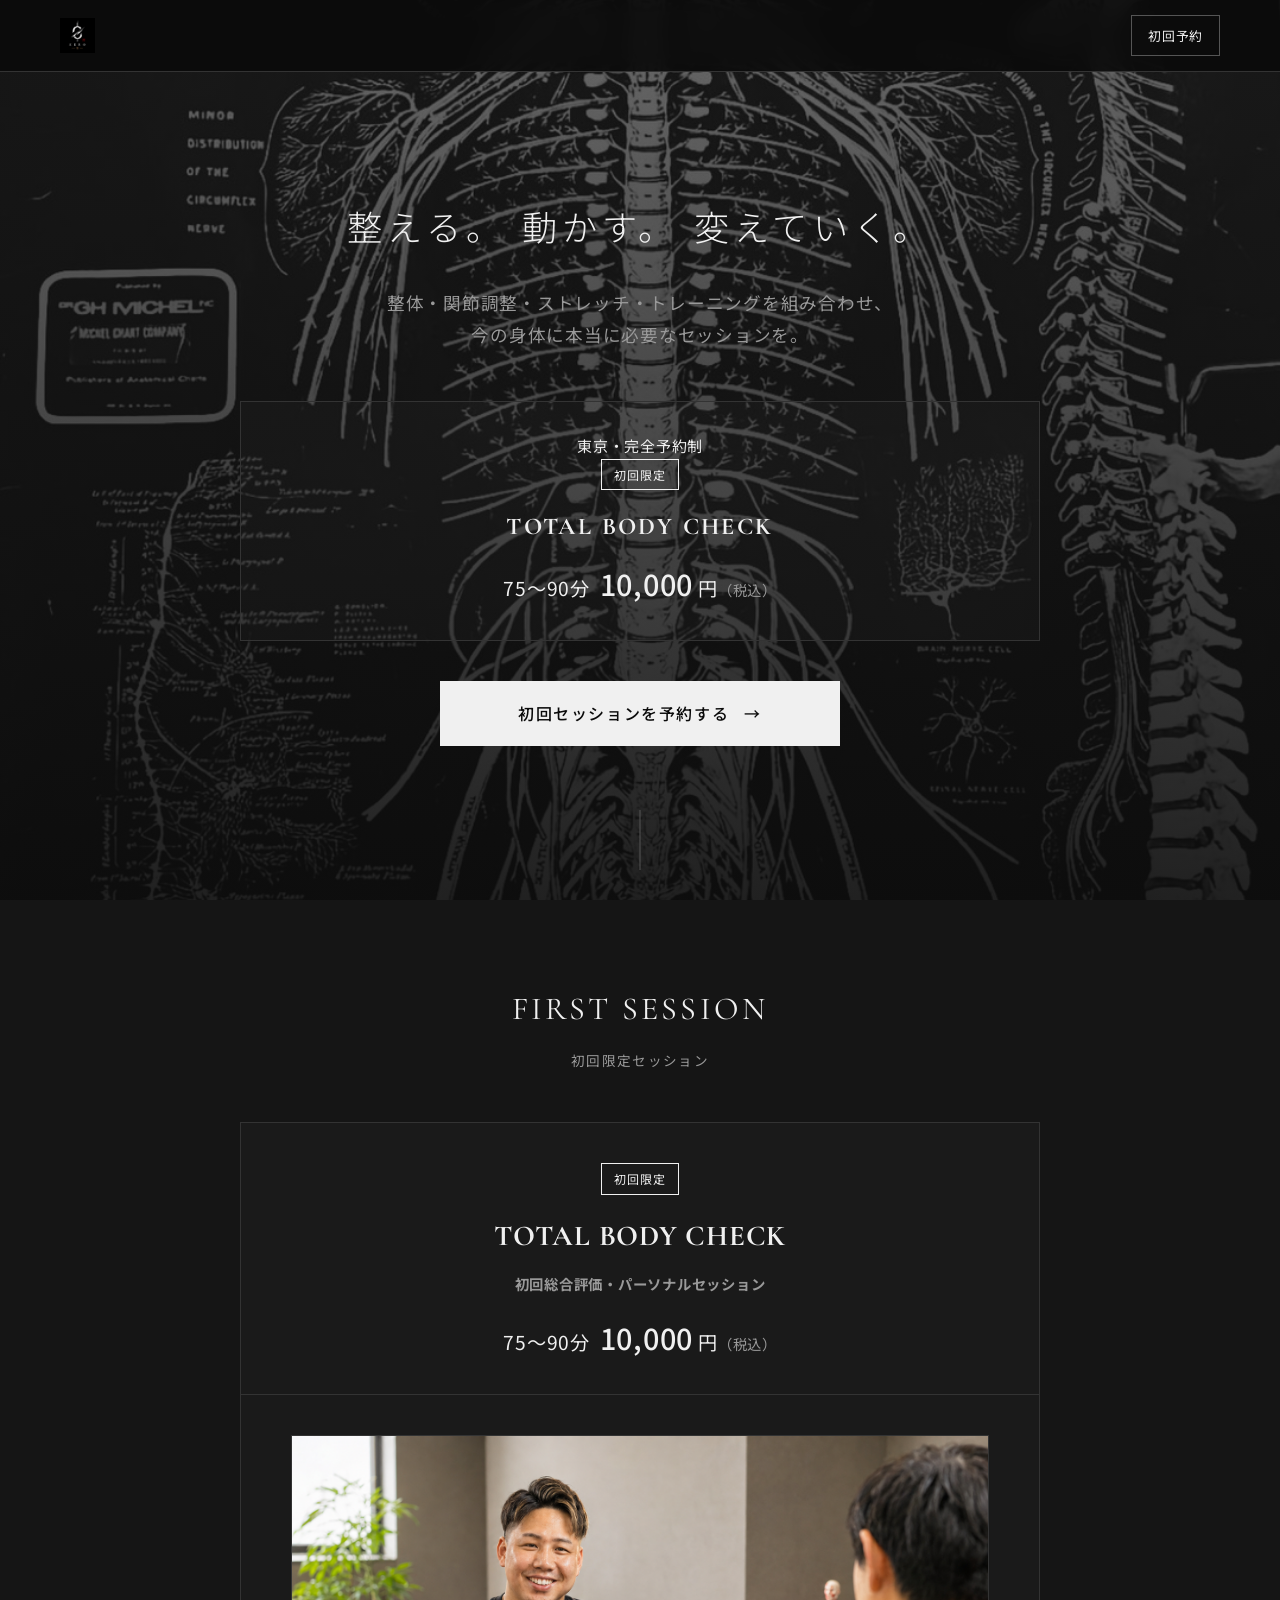
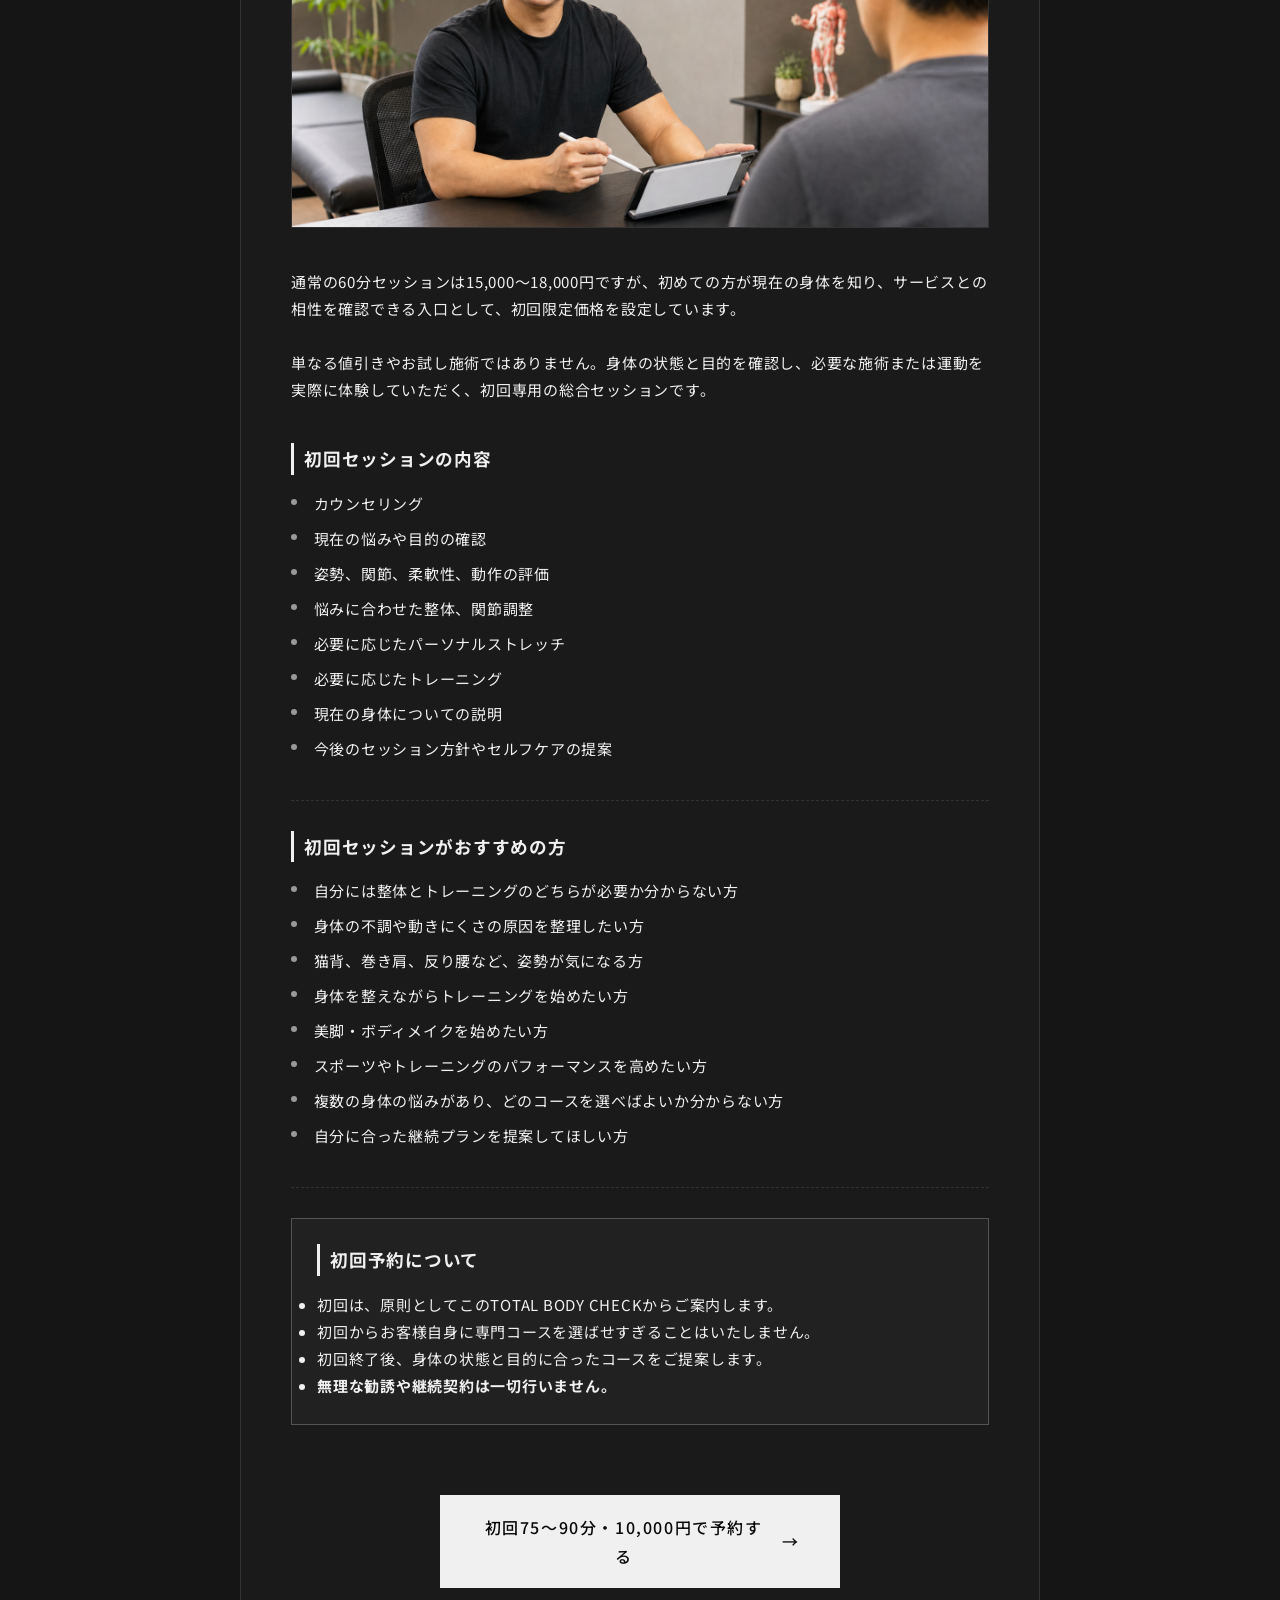
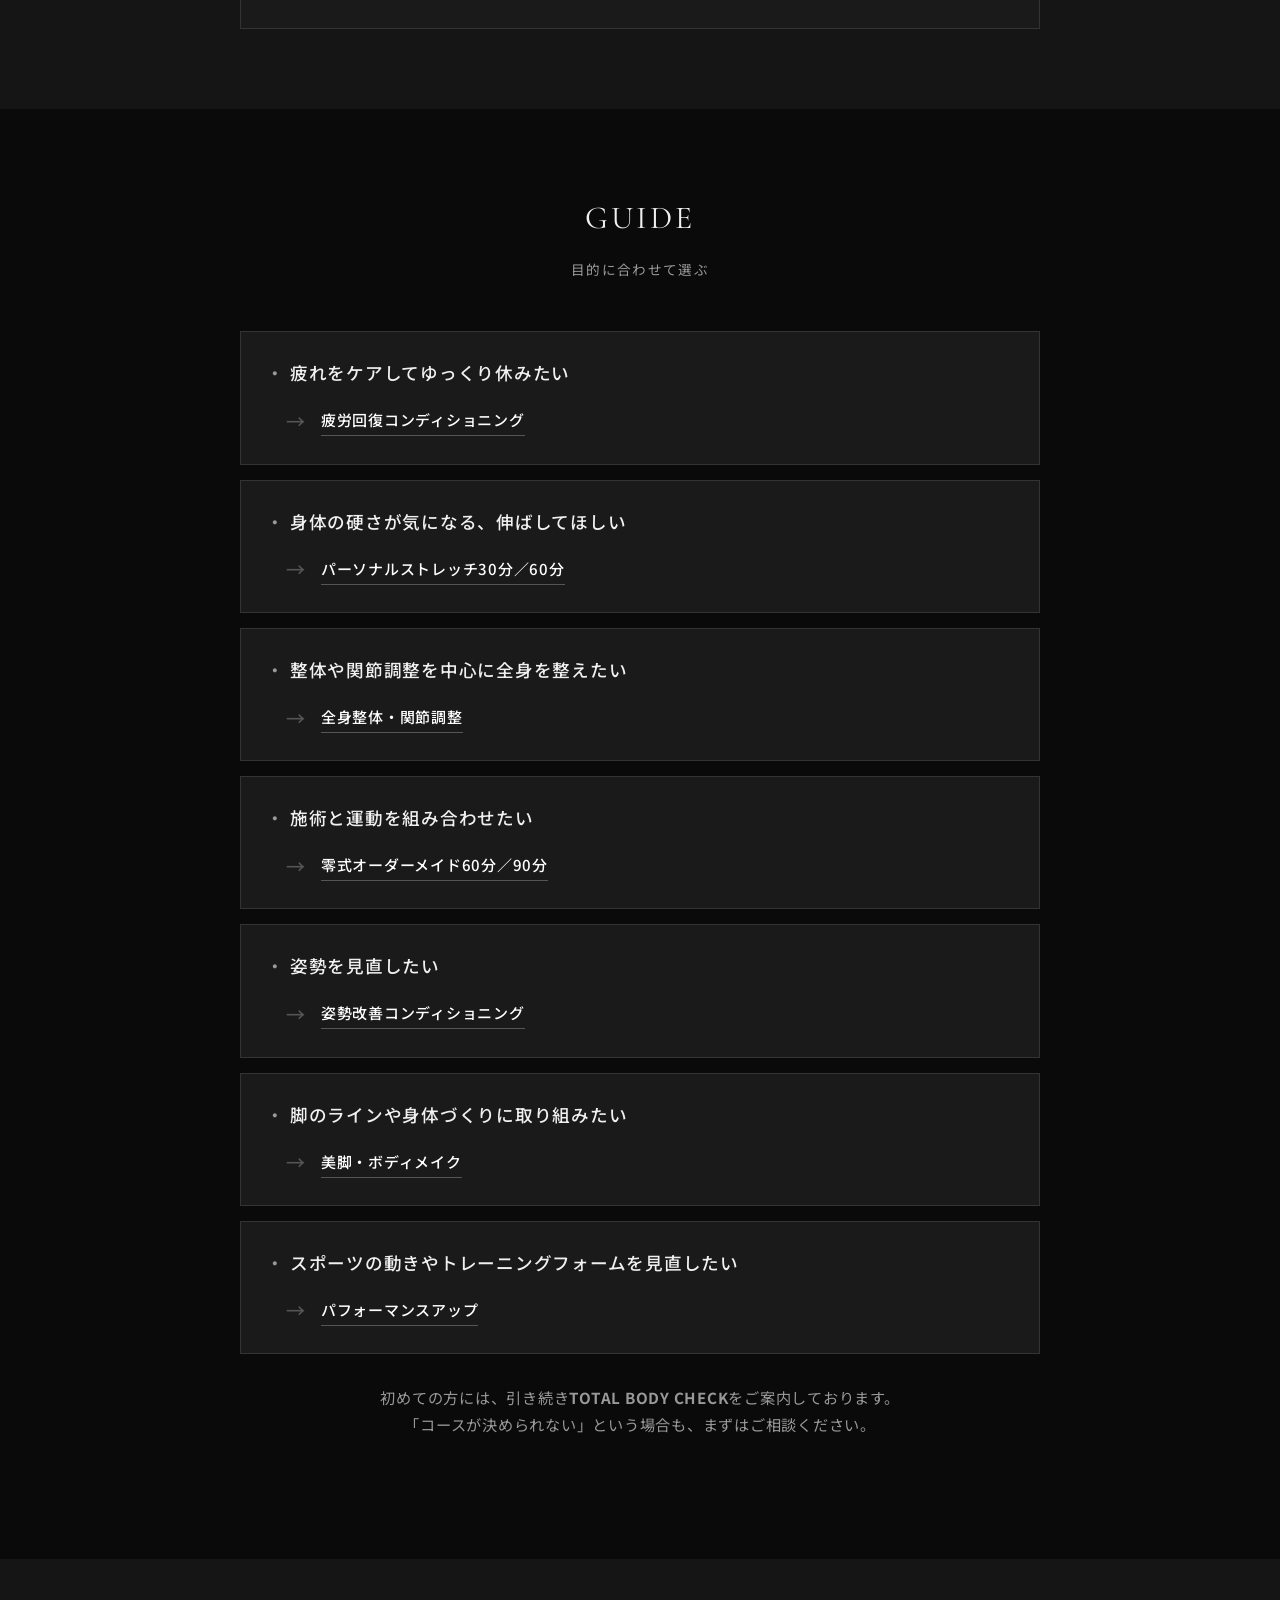
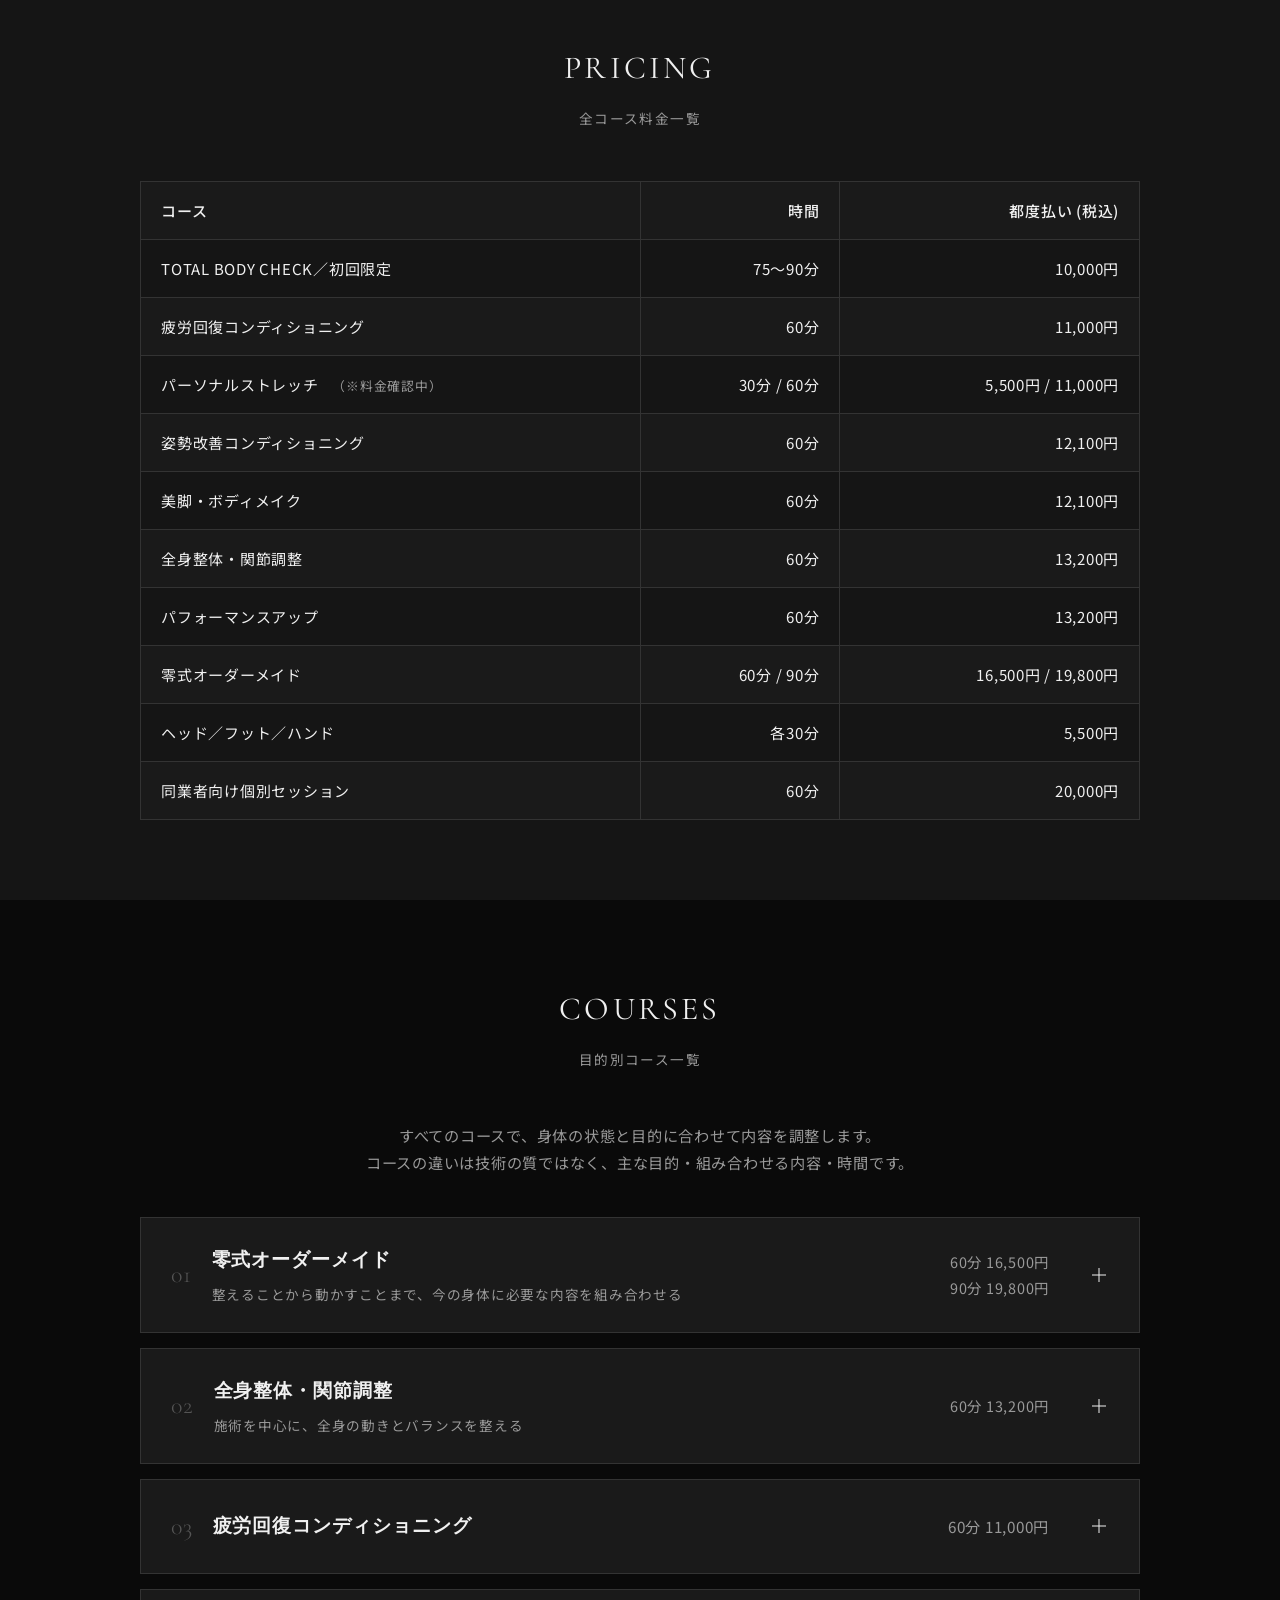
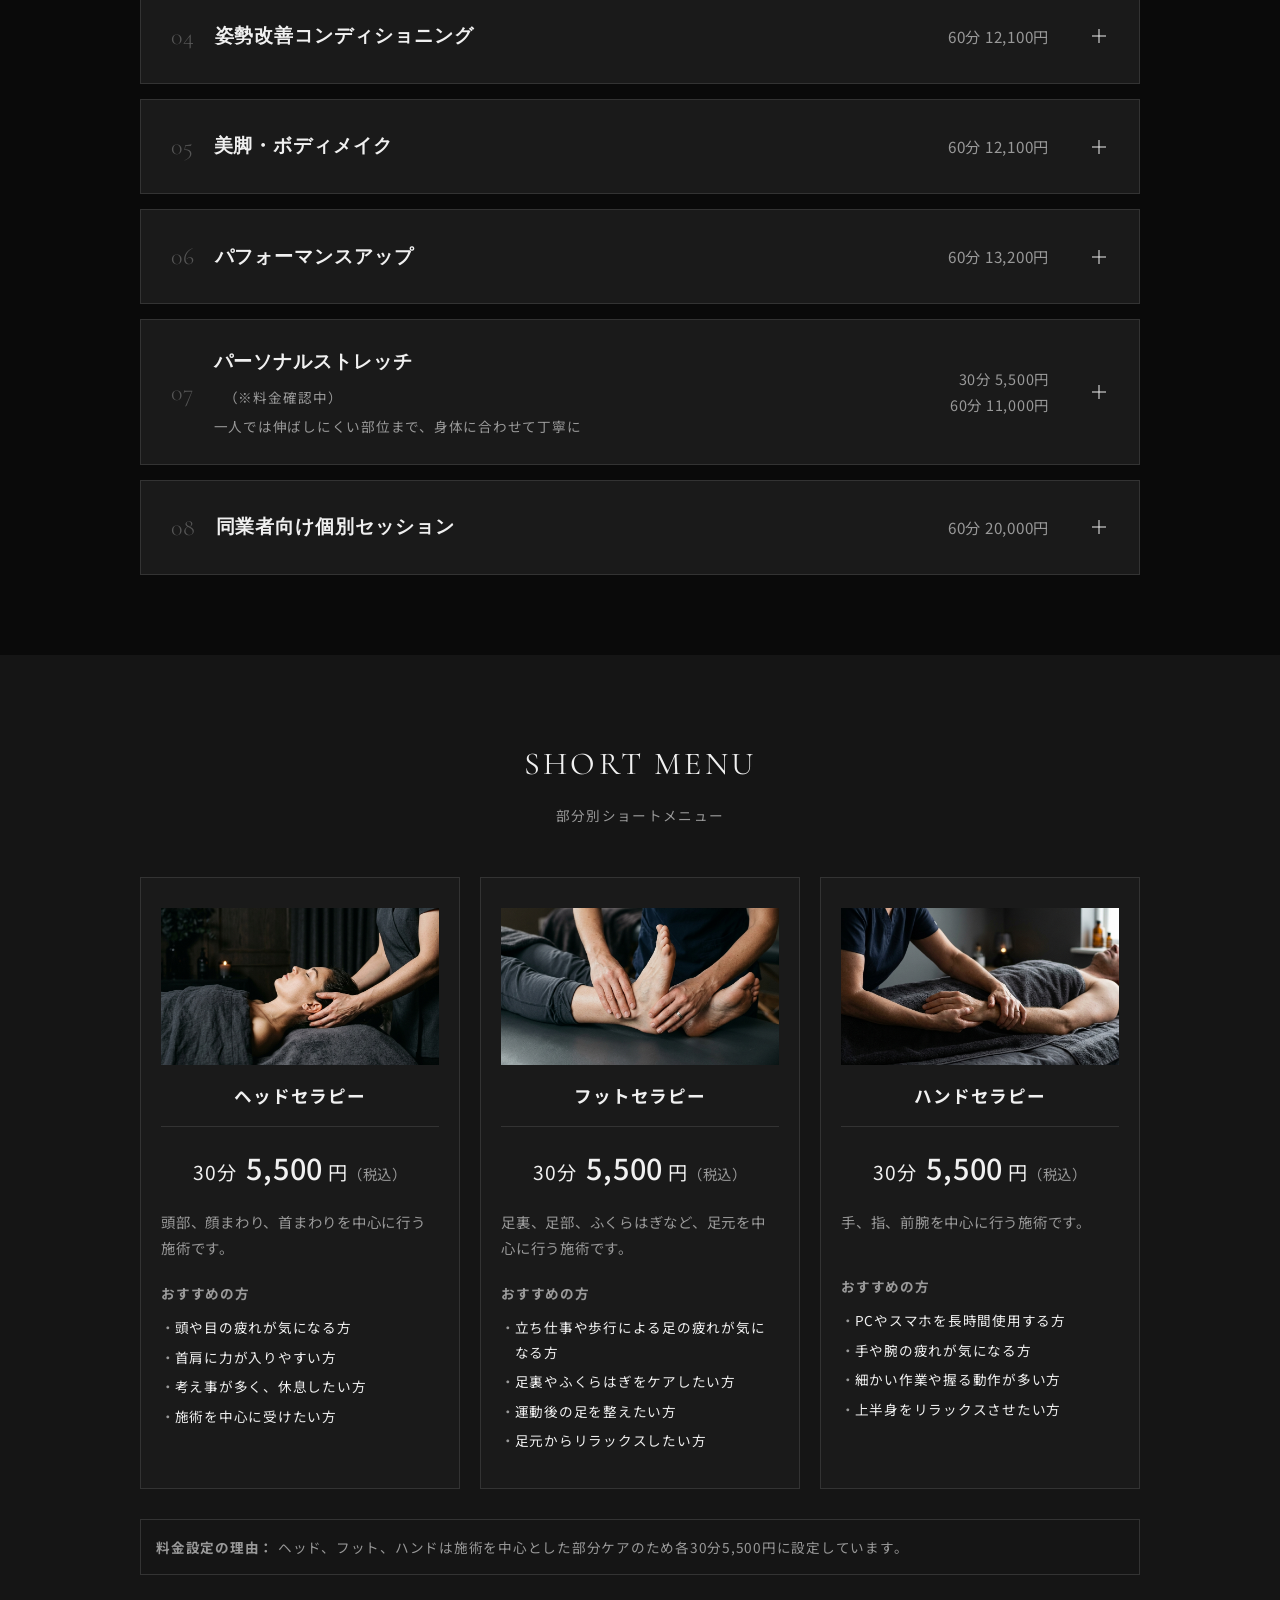
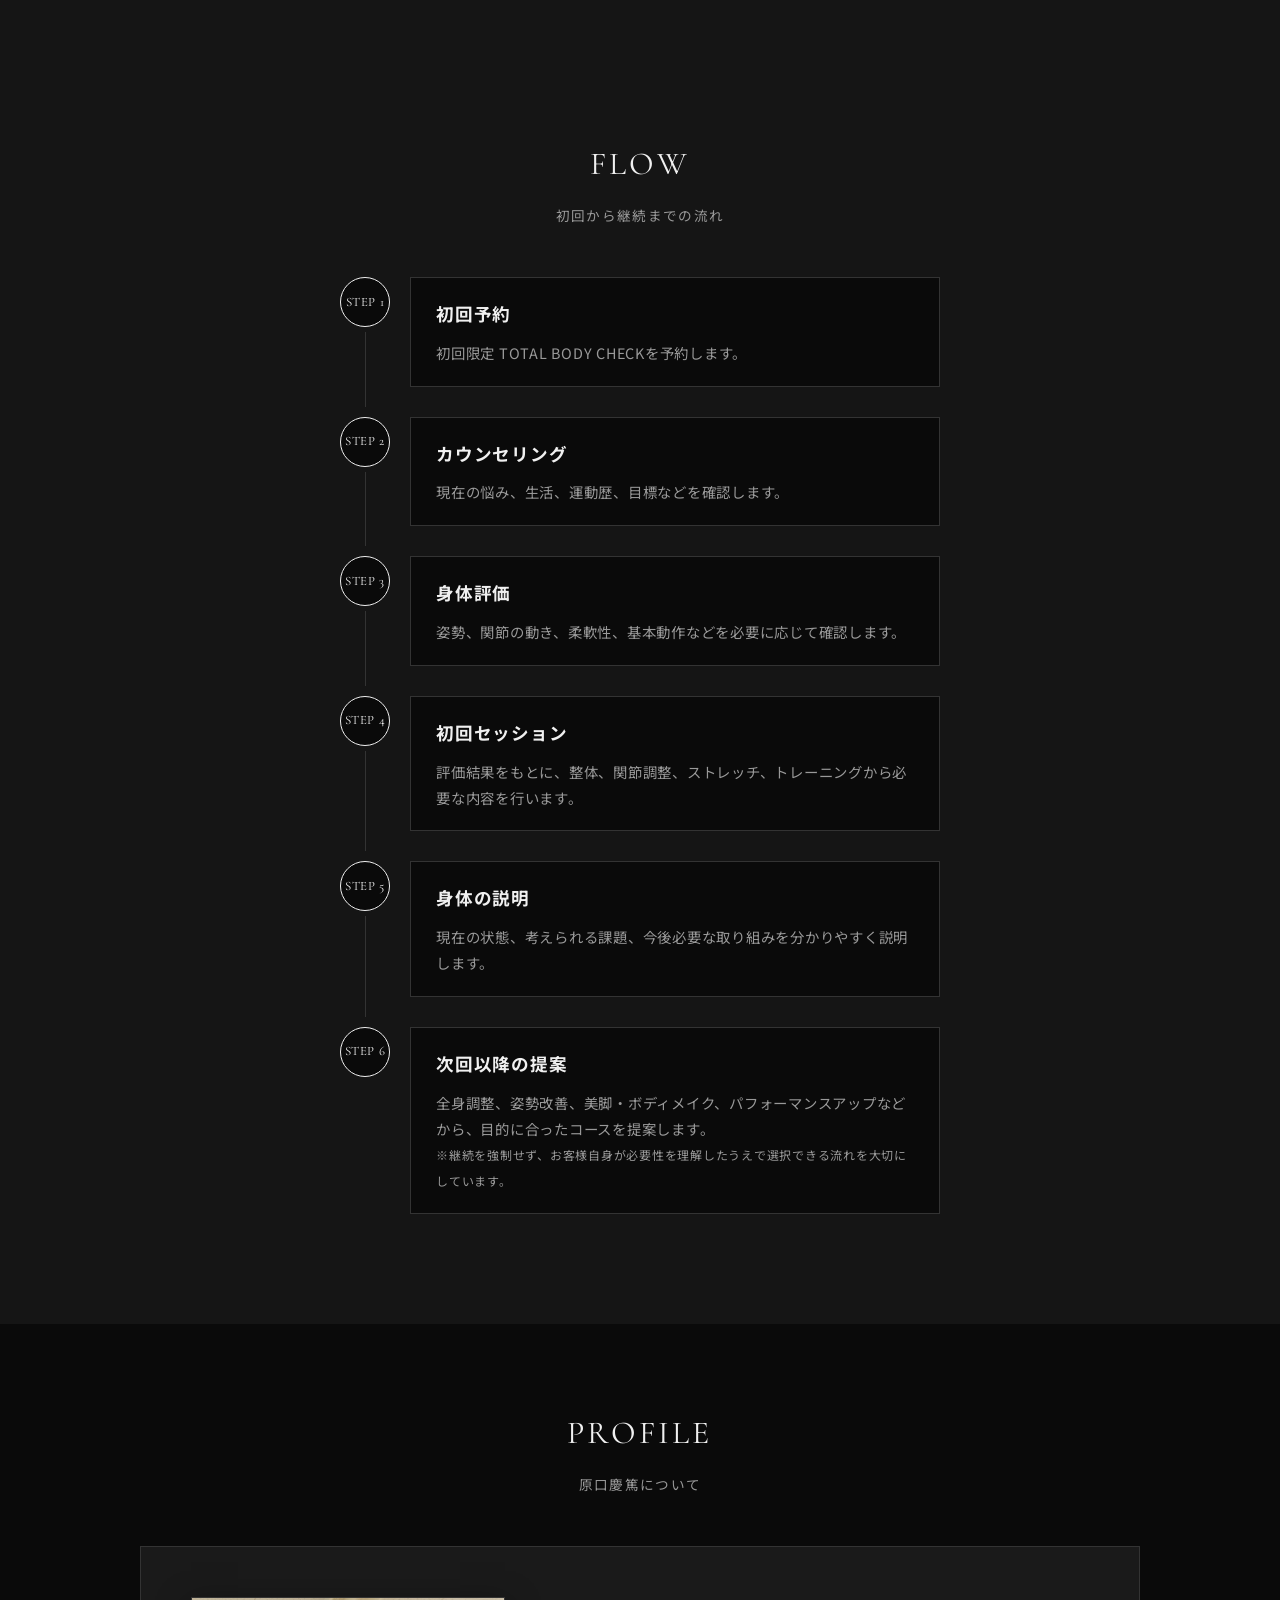
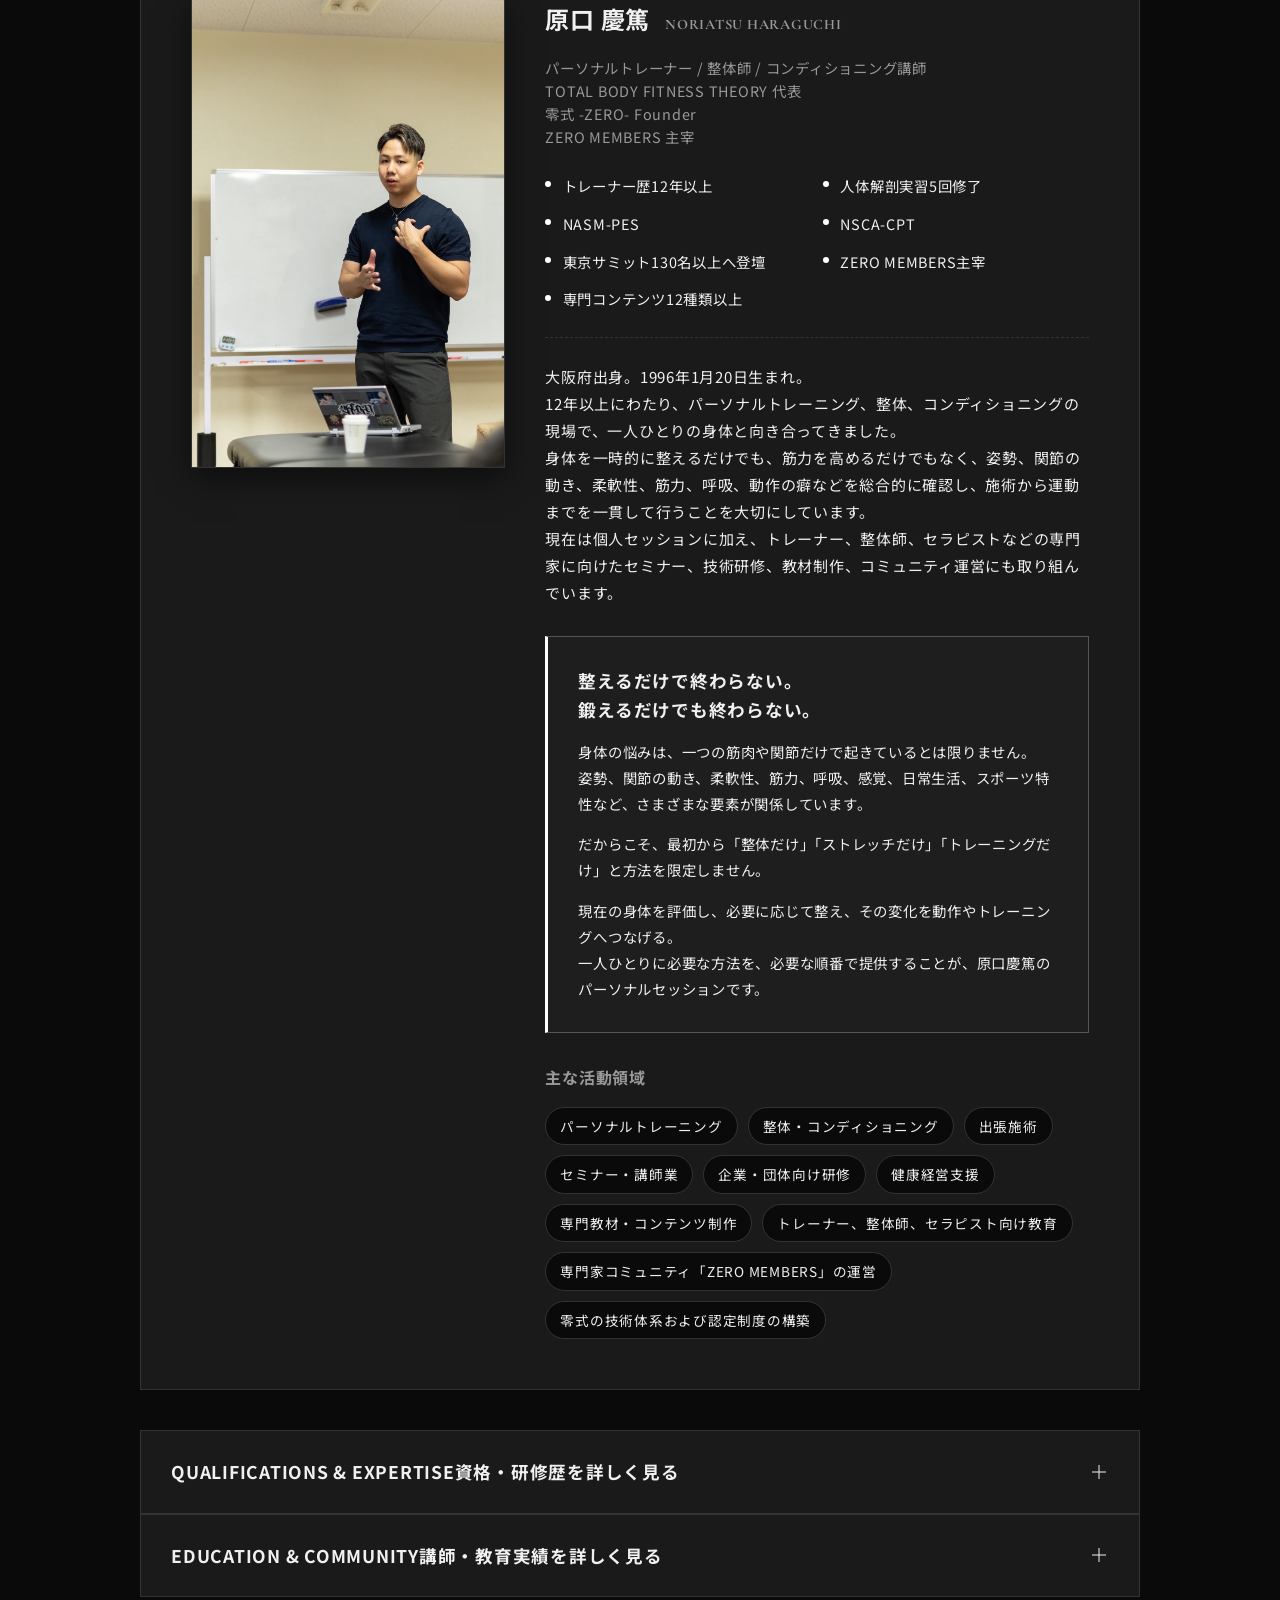
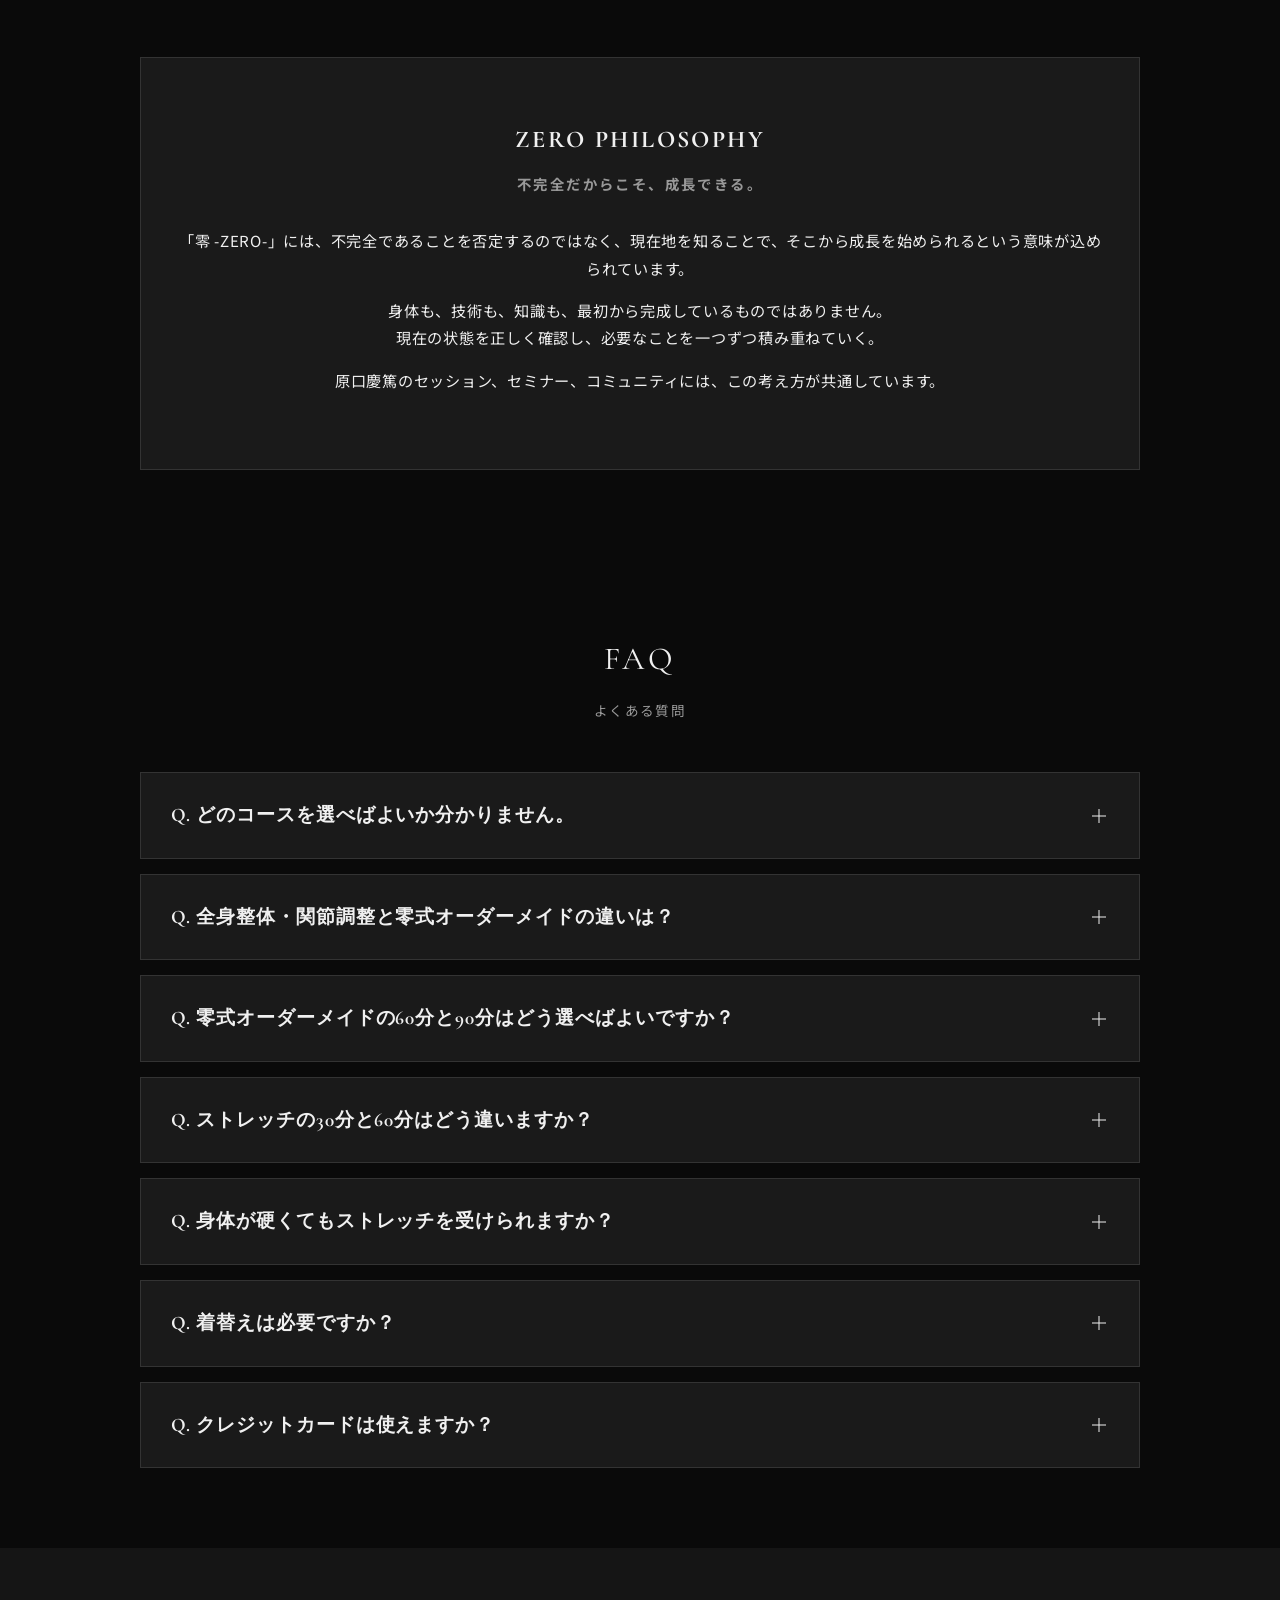
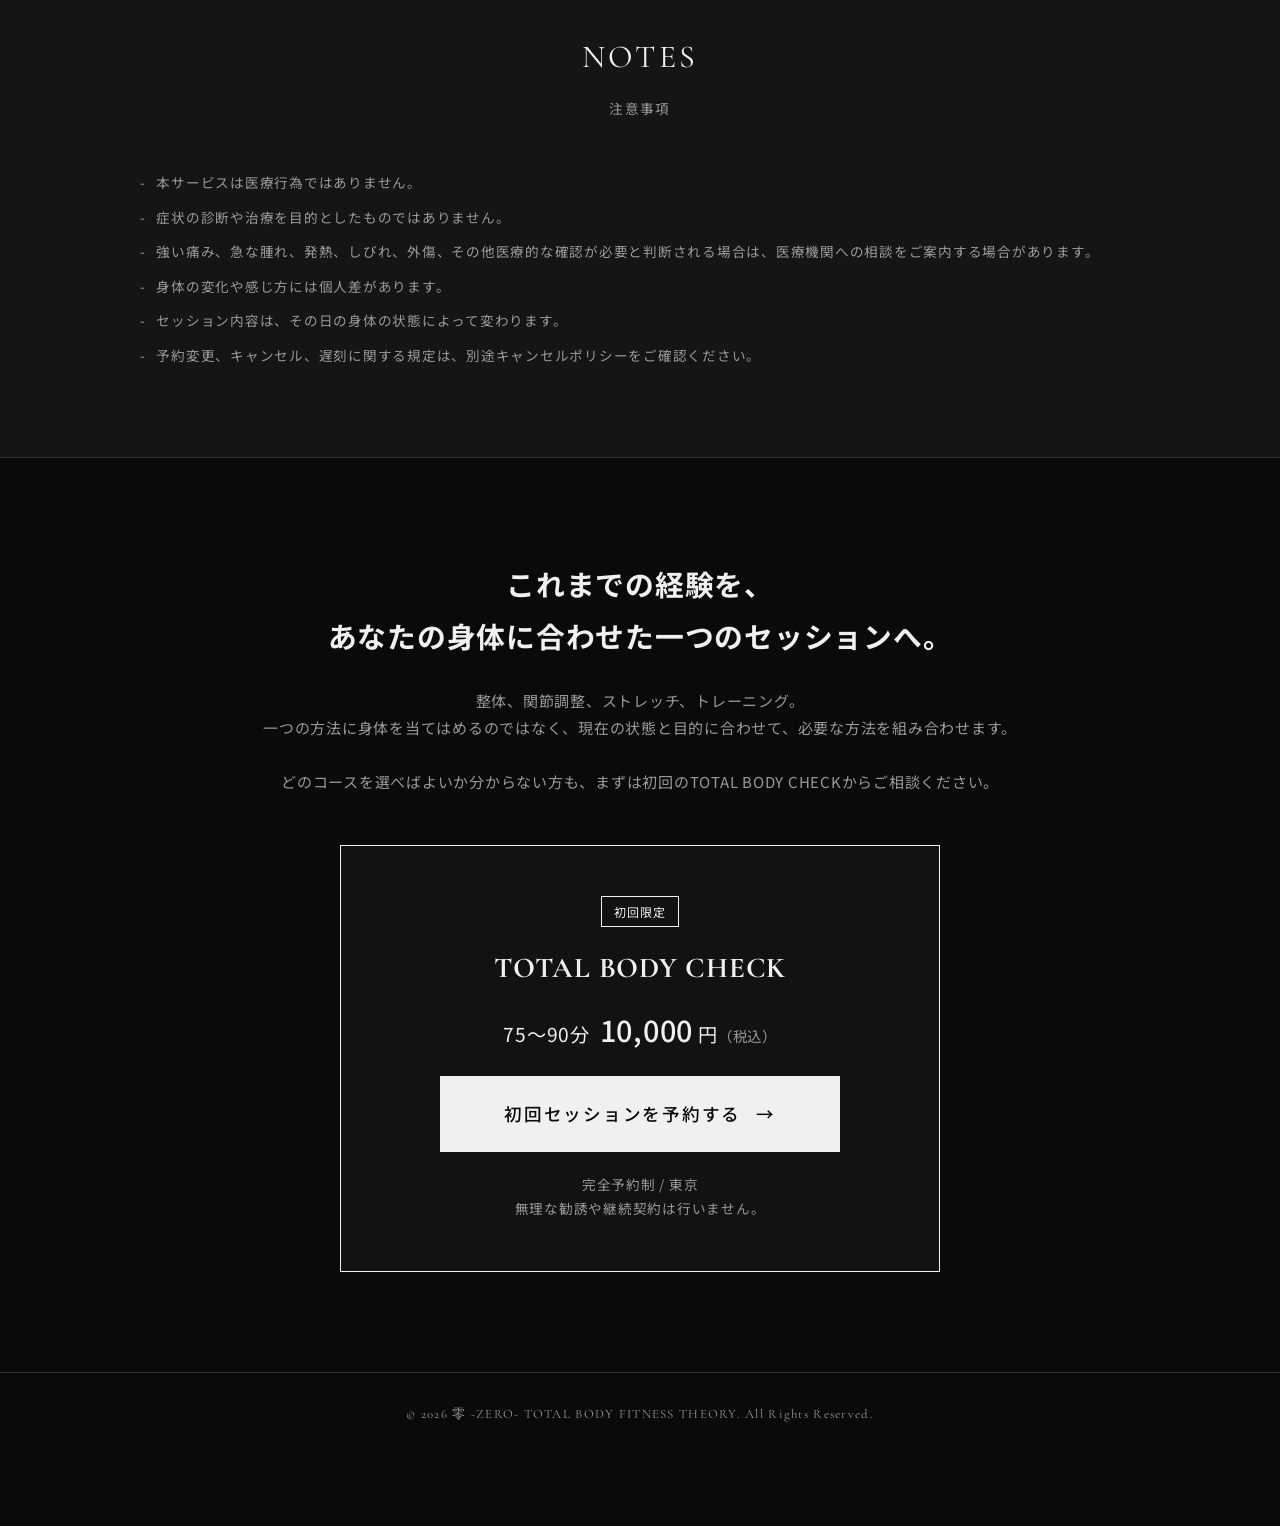
==== index.html @ f3668209 "update: redesign course layout and add stretch" ====
<!DOCTYPE html>
<html lang="ja">
<head>
    <meta charset="UTF-8">
    <meta name="viewport" content="width=device-width, initial-scale=1.0">
    <title>原口慶篤 パーソナルセッション | 零 -ZERO-</title>
    <meta name="description" content="整体・関節調整・ストレッチ・トレーニングを組み合わせ、今の身体に本当に必要なセッションを提供する原口慶篤のパーソナルセッション。東京・完全予約制。">
    <!-- OGP Settings -->
    <meta property="og:title" content="原口慶篤 パーソナルセッション | 零 -ZERO-">
    <meta property="og:description" content="整体・関節調整・ストレッチ・トレーニングを組み合わせ、今の身体に本当に必要なセッションを提供する原口慶篤のパーソナルセッション。東京・完全予約制。">
    <meta property="og:type" content="website">
    <meta property="og:url" content="https://noriatsu3377-hue.github.io/Fee/">
    <meta property="og:image" content="https://noriatsu3377-hue.github.io/Fee/anatomy1のコピー.jpg">
    <meta name="twitter:card" content="summary_large_image">
    
    <link rel="stylesheet" href="style.css">
    <link rel="preconnect" href="https://fonts.googleapis.com">
    <link rel="preconnect" href="https://fonts.gstatic.com" crossorigin>
    <link href="https://fonts.googleapis.com/css2?family=Cormorant+Garamond:wght@400;500;600&family=Noto+Sans+JP:wght@300;400;500;700&display=swap" rel="stylesheet">
</head>
<body>
    <!-- 予約URLをここに設定 -->
    <!-- ※予約ボタン設定済み -->

    <!-- ヘッダー / ナビゲーション (シンプル) -->
    <header class="header">
        <div class="header-inner">
            <h1 class="logo">
                <a href="#">
                    <img src="./logoのコピー.jpg" alt="零 -ZERO-" class="header-logo">
                </a>
            </h1>
            <a href="#reservation" class="btn-header">初回予約</a>
        </div>
    </header>

    <!-- ファーストビュー -->
    <section class="hero">
        <div class="hero-content">
            <h2 class="hero-main-copy">
                <span>整える。</span>
                <span>動かす。</span>
                <span>変えていく。</span>
            </h2>
            <p class="hero-sub-copy">
                整体・関節調整・ストレッチ・トレーニングを組み合わせ、<br>
                今の身体に本当に必要なセッションを。
            </p>
            
            <div class="hero-info">
                <p>東京・完全予約制</p>
                <div class="hero-price-box">
                    <span class="badge">初回限定</span>
                    <h3>TOTAL BODY CHECK</h3>
                    <p class="price">75〜90分 <strong>10,000</strong>円<span>（税込）</span></p>
                </div>
            </div>
            
            <a href="#reservation" class="cta-button primary-cta">
                <span class="cta-text">初回セッションを予約する</span>
                <span class="cta-arrow">→</span>
            </a>
        </div>
    </section>

    <!-- 初回限定セッション -->
    <section id="first-session" class="first-session section bg-gray">
        <div class="container">
            <h2 class="section-title">FIRST SESSION<span>初回限定セッション</span></h2>
            
            <div class="card trial-card">
                <div class="card-header">
                    <span class="badge">初回限定</span>
                    <h3 class="card-title">TOTAL BODY CHECK<span>初回総合評価・パーソナルセッション</span></h3>
                    <div class="price-wrap">
                        <p class="price">75〜90分 <strong>10,000</strong>円<span>（税込）</span></p>
                    </div>
                </div>
                
                <div class="card-body">
                    <img src="./0bf8b904-be38-40a4-91f2-05913a586911.png" alt="カウンセリングの様子" class="content-image" style="margin-top:0; object-position: center top; aspect-ratio: 16/9; object-fit: cover;">
                    
                    <p class="trial-desc">
                        通常の60分セッションは15,000〜18,000円ですが、初めての方が現在の身体を知り、サービスとの相性を確認できる入口として、初回限定価格を設定しています。<br><br>
                        単なる値引きやお試し施術ではありません。身体の状態と目的を確認し、必要な施術または運動を実際に体験していただく、初回専用の総合セッションです。
                    </p>
                    
                    <div class="details-box">
                        <h4>初回セッションの内容</h4>
                        <ul class="check-list">
                            <li>カウンセリング</li>
                            <li>現在の悩みや目的の確認</li>
                            <li>姿勢、関節、柔軟性、動作の評価</li>
                            <li>悩みに合わせた整体、関節調整</li>
                            <li>必要に応じたパーソナルストレッチ</li>
                            <li>必要に応じたトレーニング</li>
                            <li>現在の身体についての説明</li>
                            <li>今後のセッション方針やセルフケアの提案</li>
                        </ul>
                    </div>

                    <div class="details-box">
                        <h4>初回セッションがおすすめの方</h4>
                        <ul class="check-list">
                            <li>自分には整体とトレーニングのどちらが必要か分からない方</li>
                            <li>身体の不調や動きにくさの原因を整理したい方</li>
                            <li>猫背、巻き肩、反り腰など、姿勢が気になる方</li>
                            <li>身体を整えながらトレーニングを始めたい方</li>
                            <li>美脚・ボディメイクを始めたい方</li>
                            <li>スポーツやトレーニングのパフォーマンスを高めたい方</li>
                            <li>複数の身体の悩みがあり、どのコースを選べばよいか分からない方</li>
                            <li>自分に合った継続プランを提案してほしい方</li>
                        </ul>
                    </div>

                    <div class="attention-box">
                        <h4>初回予約について</h4>
                        <ul>
                            <li>初回は、原則としてこのTOTAL BODY CHECKからご案内します。</li>
                            <li>初回からお客様自身に専門コースを選ばせすぎることはいたしません。</li>
                            <li>初回終了後、身体の状態と目的に合ったコースをご提案します。</li>
                            <li><strong>無理な勧誘や継続契約は一切行いません。</strong></li>
                        </ul>
                    </div>
                </div>
                
                <div class="card-footer center">
                    <a href="https://liff.line.me/2006566038-zQdLGm6N?calendar_salon_id=12279&ts=1788999783" class="cta-button primary-cta">
                        <span class="cta-text">初回75〜90分・10,000円で予約する</span>
                        <span class="cta-arrow">→</span>
                    </a>
                </div>
            </div>
        </div>
    </section>

    <!-- 【新規】迷わず選べる比較 -->
    <section class="problem-selection section">
        <div class="container">
            <h2 class="section-title">GUIDE<span>目的に合わせて選ぶ</span></h2>
            
            <div class="selection-guide-list">
                <a href="#course-recovery" class="selection-item">
                    <span class="selection-query">疲れをケアしてゆっくり休みたい</span>
                    <span class="selection-answer"><span class="selection-arrow">→</span> <span class="selection-course">疲労回復コンディショニング</span></span>
                </a>
                
                <a href="#course-stretch" class="selection-item">
                    <span class="selection-query">身体の硬さが気になる、伸ばしてほしい</span>
                    <span class="selection-answer"><span class="selection-arrow">→</span> <span class="selection-course">パーソナルストレッチ30分／60分</span></span>
                </a>
                
                <a href="#course-fulladjust" class="selection-item">
                    <span class="selection-query">整体や関節調整を中心に全身を整えたい</span>
                    <span class="selection-answer"><span class="selection-arrow">→</span> <span class="selection-course">全身整体・関節調整</span></span>
                </a>
                
                <a href="#course-omakase" class="selection-item">
                    <span class="selection-query">施術と運動を組み合わせたい</span>
                    <span class="selection-answer"><span class="selection-arrow">→</span> <span class="selection-course">零式オーダーメイド60分／90分</span></span>
                </a>
                
                <a href="#course-posture" class="selection-item">
                    <span class="selection-query">姿勢を見直したい</span>
                    <span class="selection-answer"><span class="selection-arrow">→</span> <span class="selection-course">姿勢改善コンディショニング</span></span>
                </a>
                
                <a href="#course-body" class="selection-item">
                    <span class="selection-query">脚のラインや身体づくりに取り組みたい</span>
                    <span class="selection-answer"><span class="selection-arrow">→</span> <span class="selection-course">美脚・ボディメイク</span></span>
                </a>
                
                <a href="#course-performance" class="selection-item">
                    <span class="selection-query">スポーツの動きやトレーニングフォームを見直したい</span>
                    <span class="selection-answer"><span class="selection-arrow">→</span> <span class="selection-course">パフォーマンスアップ</span></span>
                </a>
            </div>
            
            <p class="course-intro-text" style="margin-top: 30px;">
                初めての方には、引き続き<strong>TOTAL BODY CHECK</strong>をご案内しております。<br>
                「コースが決められない」という場合も、まずはご相談ください。
            </p>
        </div>
    </section>

    <!-- 【新規】料金一覧表 -->
    <section class="pricing-overview section bg-gray">
        <div class="container">
            <h2 class="section-title">PRICING<span>全コース料金一覧</span></h2>
            <div class="pricing-table-wrap">
                <table class="pricing-table">
                    <thead>
                        <tr>
                            <th class="col-course">コース</th>
                            <th class="col-time">時間</th>
                            <th class="col-price">都度払い (税込)</th>
                        </tr>
                    </thead>
                    <tbody>
                        <!-- 初回 -->
                        <tr>
                            <td>TOTAL BODY CHECK／初回限定</td>
                            <td class="col-time">75〜90分</td>
                            <td class="col-price">10,000円</td>
                        </tr>
                        <!-- 目的別 -->
                        <tr>
                            <td>疲労回復コンディショニング</td>
                            <td class="col-time">60分</td>
                            <td class="col-price">11,000円</td>
                        </tr>
                        <tr>
                            <td>パーソナルストレッチ <span class="temp-price-note">（※料金確認中）</span></td>
                            <td class="col-time">30分 / 60分</td>
                            <td class="col-price">5,500円 / 11,000円</td>
                        </tr>
                        <tr>
                            <td>姿勢改善コンディショニング</td>
                            <td class="col-time">60分</td>
                            <td class="col-price">12,100円</td>
                        </tr>
                        <tr>
                            <td>美脚・ボディメイク</td>
                            <td class="col-time">60分</td>
                            <td class="col-price">12,100円</td>
                        </tr>
                        <tr>
                            <td>全身整体・関節調整</td>
                            <td class="col-time">60分</td>
                            <td class="col-price">13,200円</td>
                        </tr>
                        <tr>
                            <td>パフォーマンスアップ</td>
                            <td class="col-time">60分</td>
                            <td class="col-price">13,200円</td>
                        </tr>
                        <!-- 総合 -->
                        <tr>
                            <td>零式オーダーメイド</td>
                            <td class="col-time">60分 / 90分</td>
                            <td class="col-price">16,500円 / 19,800円</td>
                        </tr>
                        <!-- 部分ケア -->
                        <tr>
                            <td>ヘッド／フット／ハンド</td>
                            <td class="col-time">各30分</td>
                            <td class="col-price">5,500円</td>
                        </tr>
                        <!-- 専門職 -->
                        <tr>
                            <td>同業者向け個別セッション</td>
                            <td class="col-time">60分</td>
                            <td class="col-price">20,000円</td>
                        </tr>
                    </tbody>
                </table>
            </div>
        </div>
    </section>

    <!-- 目的別コース一覧 -->
    <section class="courses section">
        <div class="container">
            <h2 class="section-title">COURSES<span>目的別コース一覧</span></h2>
            
            <p class="course-intro-text">
                すべてのコースで、身体の状態と目的に合わせて内容を調整します。<br>
                コースの違いは技術の質ではなく、主な目的・組み合わせる内容・時間です。
            </p>
            
            <div class="accordion-group">
                <!-- Course 1 -->
                <details class="accordion" id="course-omakase">
                    <summary class="accordion-header">
                        <div class="acc-title-wrap">
                            <span class="course-num">01</span>
                            <div>
                                <h3>零式オーダーメイド</h3>
                                <p style="font-size: 0.85rem; color: var(--text-muted); margin-top: 5px; font-weight: normal;">整えることから動かすことまで、今の身体に必要な内容を組み合わせる</p>
                            </div>
                        </div>
                        <div class="acc-prices">
                            <span style="font-size: 0.9rem;">60分 16,500円<br>90分 19,800円</span>
                        </div>
                        <div class="acc-icon"></div>
                    </summary>
                    <div class="accordion-body">
                        <div class="course-detail-wrap">
                            <div class="course-detail-img">
                                <img src="./course_omakase.png" alt="零式オーダーメイド">
                            </div>
                            <div class="course-detail-text">
                                <p class="course-def">その日の身体の状態と目的を確認し、整体・関節調整・ストレッチ・ヘッドやフットなどのケア・トレーニングから必要な内容を選び、セッションを組み立てます。<br><br>「施術を受けながら運動もしたい」<br>「姿勢と身体の使い方をまとめて見直したい」<br>「その日の状態に合わせて内容を任せたい」<br><br>そんな方に向けた総合コースです。<br>すべての技術を一度に詰め込むのではなく、目的と時間に合わせて優先順位を決めます。</p>
                                
                                <div class="course-box">
                                    <h4>主な内容</h4>
                                    <ul class="check-list">
                                        <li>悩み、目的、当日の状態の確認</li>
                                        <li>姿勢や動作の確認</li>
                                        <li>整体、関節調整</li>
                                        <li>パーソナルストレッチ</li>
                                        <li>必要に応じたヘッド、フット、ハンドのケア</li>
                                        <li>姿勢や動作に合わせた運動</li>
                                        <li>目的に応じたトレーニング</li>
                                        <li>変化の確認とセルフケアの提案</li>
                                    </ul>
                                </div>

                                <div class="course-box" style="margin-top: 20px;">
                                    <h4>おすすめの方</h4>
                                    <ul class="check-list">
                                        <li>施術と運動を組み合わせて受けたい方</li>
                                        <li>複数の目的をまとめて相談したい方</li>
                                        <li>その日によって身体の状態や希望が変わる方</li>
                                        <li>受ける内容を相談しながら決めたい方</li>
                                        <li>整えた身体を日常動作や運動につなげたい方</li>
                                    </ul>
                                </div>

                                <div class="course-split-wrap">
                                    <div class="course-split-item">
                                        <h4 class="course-split-title">60分 <span>16,500円（税込）</span></h4>
                                        <p style="font-size: 0.95rem;">その日の優先課題を絞り、必要な施術や運動を組み合わせたい方へ。</p>
                                    </div>
                                    <div class="course-split-item">
                                        <h4 class="course-split-title">90分 <span>19,800円（税込）</span></h4>
                                        <p style="font-size: 0.95rem;">複数の課題に対応したい方、施術と運動の両方に時間を取りたい方、動作練習までじっくり取り組みたい方へ。</p>
                                    </div>
                                </div>

                                <div style="margin-top: 30px; text-align: center;">
                                    <a href="https://liff.line.me/2006566038-zQdLGm6N?calendar_salon_id=12279&ts=1788999783" class="cta-button">このコースを予約する</a>
                                </div>
                            </div>
                        </div>
                    </div>
                </details>

                <!-- Course 2 -->
                <details class="accordion" id="course-fulladjust">
                    <summary class="accordion-header">
                        <div class="acc-title-wrap">
                            <span class="course-num">02</span>
                            <div>
                                <h3>全身整体・関節調整</h3>
                                <p style="font-size: 0.85rem; color: var(--text-muted); margin-top: 5px; font-weight: normal;">施術を中心に、全身の動きとバランスを整える</p>
                            </div>
                        </div>
                        <div class="acc-prices">
                            <span style="font-size: 0.9rem;">60分 13,200円</span>
                        </div>
                        <div class="acc-icon"></div>
                    </summary>
                    <div class="accordion-body">
                        <div class="course-detail-wrap">
                            <div class="course-detail-img">
                                <img src="./course_full_adjust.png" alt="全身整体・関節調整">
                            </div>
                            <div class="course-detail-text">
                                <p class="course-def">首肩、背中、腰、股関節など、気になる部位だけでなく全身のつながりを確認し、整体・関節調整・必要に応じたストレッチを組み合わせるコースです。<br><br>関節の動きや身体の使いやすさを確認しながら、その日の状態に合わせて施術を行います。施術中心で身体を整えたい方に向いています。</p>
                                
                                <div class="course-box">
                                    <h4>主な内容</h4>
                                    <ul class="check-list">
                                        <li>悩みと身体の状態の確認</li>
                                        <li>関節の動きや全身のバランスの確認</li>
                                        <li>全身整体</li>
                                        <li>状態に応じた関節調整</li>
                                        <li>必要に応じたストレッチ</li>
                                        <li>施術前後の動きの確認</li>
                                        <li>日常で取り組めるセルフケアの案内</li>
                                    </ul>
                                </div>

                                <div class="course-box" style="margin-top: 20px;">
                                    <h4>おすすめの方</h4>
                                    <ul class="check-list">
                                        <li>首肩、腰、股関節など複数の部位が気になる方</li>
                                        <li>全身の動きにくさを見てもらいたい方</li>
                                        <li>施術を中心に受けたい方</li>
                                        <li>定期的な身体のメンテナンスをしたい方</li>
                                        <li>スポーツやトレーニング前後に身体を整えたい方</li>
                                    </ul>
                                </div>
                                
                                <p style="margin-top: 20px; font-size: 0.85rem; color: var(--text-muted);">※本格的なトレーニングを組み合わせたい方には、零式オーダーメイドをご案内しております。</p>
                                
                                <div style="margin-top: 30px; text-align: center;">
                                    <a href="https://liff.line.me/2006566038-zQdLGm6N?calendar_salon_id=12279&ts=1788999783" class="cta-button">このコースを予約する</a>
                                </div>
                            </div>
                        </div>
                    </div>
                </details>

                <!-- Course 3 -->
                <details class="accordion" id="course-recovery">
                    <summary class="accordion-header">
                        <div class="acc-title-wrap">
                            <span class="course-num">03</span>
                            <h3>疲労回復コンディショニング</h3>
                        </div>
                        <div class="acc-prices">
                            <span>60分 11,000円</span>
                        </div>
                        <div class="acc-icon"></div>
                    </summary>
                    <div class="accordion-body">
                        <div class="course-detail-wrap">
                            <div class="course-detail-img">
                                <img src="./course_recovery.png" alt="疲労回復コンディショニング">
                            </div>
                            <div class="course-detail-text">
                                <p class="course-def">日々の疲労が強い方に向けて、整体、ストレッチ、ヘッド、フット、ハンドなどを組み合わせる施術中心のコースです。<br>身体を積極的に鍛えることよりも、力を抜き、休息しやすい状態をつくることを重視します。<br>全身の施術に加え、状態に応じてヘッド、フット、ハンドを組み合わせます。</p>
                                
                                <div class="course-box">
                                    <h4>おすすめの方</h4>
                                    <ul class="check-list">
                                        <li>仕事や移動による疲れが強い方</li>
                                        <li>頭、目、首肩の疲れが気になる方</li>
                                        <li>脚の重さや足元の疲れが気になる方</li>
                                        <li>トレーニングやスポーツ後のケアを受けたい方</li>
                                        <li>施術を中心にゆっくり身体を整えたい方</li>
                                    </ul>
                                </div>
                                <div style="margin-top: 15px;">
                                    <a href="https://liff.line.me/2006566038-zQdLGm6N?calendar_salon_id=12279&ts=1788999783" class="cta-button">このコースを予約する</a>
                                </div>
                            </div>
                        </div>
                    </div>
                </details>

                <!-- Course 4 -->
                <details class="accordion" id="course-posture">
                    <summary class="accordion-header">
                        <div class="acc-title-wrap">
                            <span class="course-num">04</span>
                            <h3>姿勢改善コンディショニング</h3>
                        </div>
                        <div class="acc-prices">
                            <span>60分 12,100円</span>
                        </div>
                        <div class="acc-icon"></div>
                    </summary>
                    <div class="accordion-body">
                        <div class="course-detail-wrap">
                            <div class="course-detail-img">
                                <img src="./course_posture.png" alt="姿勢改善コンディショニング">
                            </div>
                            <div class="course-detail-text">
                                <p class="course-def">姿勢を見た目だけで判断せず、関節の動き、柔軟性、筋力、呼吸、動作の癖などを確認し、施術と運動を組み合わせるコースです。<br>「胸を張る」「背筋を伸ばす」といった一時的な修正だけではなく、その人が自然に姿勢を保ちやすい身体づくりを目指します。<br>全身の姿勢と動作を確認し、施術、ストレッチ、姿勢改善運動まで行います。</p>
                                
                                <div class="course-box">
                                    <h4>おすすめの方</h4>
                                    <ul class="check-list">
                                        <li>猫背や巻き肩が気になる方</li>
                                        <li>反り腰や骨盤の傾きが気になる方</li>
                                        <li>写真や鏡で見た姿勢が気になる方</li>
                                        <li>デスクワークで身体が固まりやすい方</li>
                                        <li>姿勢を整えながら身体を動かしたい方</li>
                                        <li>施術だけでは姿勢が戻ってしまうと感じる方</li>
                                    </ul>
                                </div>
                                <div style="margin-top: 15px;">
                                    <a href="https://liff.line.me/2006566038-zQdLGm6N?calendar_salon_id=12279&ts=1788999783" class="cta-button">このコースを予約する</a>
                                </div>
                            </div>
                        </div>
                    </div>
                </details>

                <!-- Course 5 -->
                <details class="accordion" id="course-body">
                    <summary class="accordion-header">
                        <div class="acc-title-wrap">
                            <span class="course-num">05</span>
                            <h3>美脚・ボディメイク</h3>
                        </div>
                        <div class="acc-prices">
                            <span>60分 12,100円</span>
                        </div>
                        <div class="acc-icon"></div>
                    </summary>
                    <div class="accordion-body">
                        <div class="course-detail-wrap">
                            <div class="course-detail-img">
                                <img src="./course_leg_hip.png" alt="美脚・ボディメイク">
                            </div>
                            <div class="course-detail-text">
                                <p class="course-def">体重を減らすことや見た目だけを目的とせず、姿勢、筋力、関節の動きを確認しながら、目的に合わせて身体をつくるコースです。<br>必要に応じて関節調整やストレッチを行い、身体を動かしやすい状態に整えてから、足痩せ・美尻などの目的別トレーニングやフォーム修正を行います。</p>
                                
                                <div class="course-box">
                                    <h4>おすすめの方</h4>
                                    <ul class="check-list">
                                        <li>脚のラインが気になる方、お尻を引き締めたい方</li>
                                        <li>身体を引き締めたい方、筋肉をつけたい方</li>
                                        <li>正しいフォームを身につけたい方</li>
                                        <li>足部や股関節の使い方を見直したい方</li>
                                        <li>身体の不調に配慮しながら運動したい方</li>
                                    </ul>
                                </div>
                                <div style="margin-top: 15px;">
                                    <a href="https://liff.line.me/2006566038-zQdLGm6N?calendar_salon_id=12279&ts=1788999783" class="cta-button">このコースを予約する</a>
                                </div>
                            </div>
                        </div>
                    </div>
                </details>

                <!-- Course 6 -->
                <details class="accordion" id="course-performance">
                    <summary class="accordion-header">
                        <div class="acc-title-wrap">
                            <span class="course-num">06</span>
                            <h3>パフォーマンスアップ</h3>
                        </div>
                        <div class="acc-prices">
                            <span>60分 13,200円</span>
                        </div>
                        <div class="acc-icon"></div>
                    </summary>
                    <div class="accordion-body">
                        <div class="course-detail-wrap">
                            <div class="course-detail-img">
                                <img src="./course_performance.png" alt="パフォーマンスアップ">
                            </div>
                            <div class="course-detail-text">
                                <p class="course-def">スポーツやトレーニングに必要な身体の動きを確認し、関節調整、ストレッチ、動作改善、競技に応じたトレーニングを組み合わせる専門コースです。<br>筋力を高めるだけでなく、可動域、安定性、連動性、身体の使い方まで総合的に確認し、調整からトレーニングまで一貫して行います。</p>
                                
                                <div class="course-box">
                                    <h4>おすすめの方</h4>
                                    <ul class="check-list">
                                        <li>スポーツのパフォーマンスを高めたい方</li>
                                        <li>トレーニングフォームを見直したい方</li>
                                        <li>左右差や動きにくさが気になる方</li>
                                        <li>怪我から競技復帰後の身体づくりを行いたい方</li>
                                        <li>競技に必要な可動域や安定性を高めたい方</li>
                                    </ul>
                                </div>
                                <div style="margin-top: 15px;">
                                    <a href="https://liff.line.me/2006566038-zQdLGm6N?calendar_salon_id=12279&ts=1788999783" class="cta-button">このコースを予約する</a>
                                </div>
                            </div>
                        </div>
                    </div>
                </details>

                <!-- Course 7 新設: パーソナルストレッチ -->
                <details class="accordion" id="course-stretch">
                    <summary class="accordion-header">
                        <div class="acc-title-wrap">
                            <span class="course-num">07</span>
                            <div>
                                <h3>パーソナルストレッチ <span class="temp-price-note">（※料金確認中）</span></h3>
                                <p style="font-size: 0.85rem; color: var(--text-muted); margin-top: 5px; font-weight: normal;">一人では伸ばしにくい部位まで、身体に合わせて丁寧に</p>
                            </div>
                        </div>
                        <div class="acc-prices">
                            <span style="font-size: 0.9rem;">30分 5,500円<br>60分 11,000円</span>
                        </div>
                        <div class="acc-icon"></div>
                    </summary>
                    <div class="accordion-body">
                        <div class="course-detail-wrap">
                            <div class="course-detail-img">
                                <img src="./course_leg_hip.png" alt="パーソナルストレッチ">
                            </div>
                            <div class="course-detail-text">
                                <p class="course-def">身体の硬さや動かしにくさを確認し、一人では伸ばしにくい部位までサポートするマンツーマンのストレッチコースです。<br><br>柔軟性には個人差があります。無理に可動域を広げるのではなく、呼吸や力の入り方、関節の動きに合わせて強さと姿勢を調整します。<br>身体の硬い方や運動が苦手な方もご相談いただけます。</p>
                                
                                <div class="course-split-wrap">
                                    <div class="course-split-item">
                                        <h4 class="course-split-title">30分／気になる部位を中心に <span>5,500円（税込）</span></h4>
                                        <p style="font-size: 0.95rem; margin-bottom: 10px;">肩まわり、股関節、脚など、気になる部位を中心にストレッチを行うコースです。短時間で重点的にケアしたい方に向いています。</p>
                                        <ul class="check-list" style="margin-top: 15px;">
                                            <li>気になる部位と動きの確認</li>
                                            <li>希望部位を中心としたパーソナルストレッチ</li>
                                            <li>ストレッチ前後の動きの確認</li>
                                            <li>自宅で取り組めるストレッチの案内</li>
                                        </ul>
                                        <div style="margin-top: 15px;">
                                            <strong style="color: var(--accent); font-size: 0.9rem;">おすすめの方</strong>
                                            <ul class="check-list" style="margin-top: 5px;">
                                                <li>肩まわりや股関節など、特に硬さが気になる部位がある方</li>
                                                <li>仕事や移動の合間にケアを受けたい方</li>
                                                <li>短時間でストレッチを受けたい方</li>
                                                <li>運動前後に気になる部位を伸ばしたい方</li>
                                            </ul>
                                        </div>
                                        <p style="margin-top: 15px; font-size: 0.85rem; color: var(--text-muted);">※30分は重点部位への対応です。全身を十分にストレッチするコースではありません。</p>
                                    </div>
                                    <div class="course-split-item">
                                        <h4 class="course-split-title">60分／全身をバランスよく <span>11,000円（税込）</span></h4>
                                        <p style="font-size: 0.95rem; margin-bottom: 10px;">上半身から下半身まで、全身の柔軟性と動きを確認しながらストレッチを行うコースです。特に硬さが気になる部位には時間を配分し、全身をバランスよく伸ばします。</p>
                                        <ul class="check-list" style="margin-top: 15px;">
                                            <li>身体の状態と柔軟性の確認</li>
                                            <li>肩まわり、背中、体幹のストレッチ</li>
                                            <li>股関節、太もも、下腿などのストレッチ</li>
                                            <li>状態に応じた重点部位への対応</li>
                                            <li>ストレッチ前後の動きの確認</li>
                                            <li>自宅で取り組めるストレッチの案内</li>
                                        </ul>
                                        <div style="margin-top: 15px;">
                                            <strong style="color: var(--accent); font-size: 0.9rem;">おすすめの方</strong>
                                            <ul class="check-list" style="margin-top: 5px;">
                                                <li>身体全体が硬いと感じる方</li>
                                                <li>一人では全身のストレッチを続けにくい方</li>
                                                <li>デスクワークや立ち仕事で動きが偏りやすい方</li>
                                                <li>運動習慣を始める前に身体の動きを確認したい方</li>
                                                <li>全身をじっくり伸ばしたい方</li>
                                            </ul>
                                        </div>
                                    </div>
                                </div>
                                
                                <p style="margin-top: 20px; font-size: 0.85rem; color: var(--text-muted);">
                                    ※このコースはストレッチを中心に行います。整体・関節調整を主に受けたい方は「全身整体・関節調整」、施術とトレーニングを幅広く組み合わせたい方は「零式オーダーメイド」をご案内しております。<br>
                                    ※ストレッチに関して「必ず柔らかくなる」「痛みが治る」「骨格が矯正される」などの効果保証はしておりません。
                                </p>

                                <div style="margin-top: 30px; text-align: center;">
                                    <a href="https://liff.line.me/2006566038-zQdLGm6N?calendar_salon_id=12279&ts=1788999783" class="cta-button">このコースを予約する</a>
                                </div>
                            </div>
                        </div>
                    </div>
                </details>

                <!-- Course 8 同業者向け -->
                <details class="accordion" id="course-professional">
                    <summary class="accordion-header">
                        <div class="acc-title-wrap">
                            <span class="course-num">08</span>
                            <h3>同業者向け個別セッション</h3>
                        </div>
                        <div class="acc-prices">
                            <span>60分 20,000円</span>
                        </div>
                        <div class="acc-icon"></div>
                    </summary>
                    <div class="accordion-body">
                        <div class="course-detail-wrap">
                            <div class="course-detail-img">
                                <img src="./course_professional.png" alt="同業者向け個別セッション">
                            </div>
                            <div class="course-detail-text">
                                <p class="course-def">トレーナー、整体師、セラピスト、理学療法士など、身体に関わる専門職の方に向けたコースです。<br>自身の身体のコンディショニングはもちろん、技術の確認や評価方法の相談など、目的に合わせた内容で対応いたします。</p>
                                
                                <div class="course-box">
                                    <h4>おすすめの方</h4>
                                    <ul class="check-list">
                                        <li>施術やトレーニング指導を受けてみたい同業者の方</li>
                                        <li>自身の技術や評価方法について相談したい方</li>
                                        <li>コンディショニングと学びを同時に得たい専門職の方</li>
                                    </ul>
                                </div>
                                <div style="margin-top: 15px;">
                                    <a href="https://liff.line.me/2006566038-zQdLGm6N?calendar_salon_id=12279&ts=1788999783" class="cta-button">このコースを予約する</a>
                                </div>
                            </div>
                        </div>
                    </div>
                </details>
            </div>
        </div>
    </section>

    <!-- 部分別ショートメニュー -->
    <section class="short-menu section bg-gray">
        <div class="container">
            <h2 class="section-title">SHORT MENU<span>部分別ショートメニュー</span></h2>
            
            <div class="cards-grid">
                <!-- Short 1 -->
                <div class="short-card">
                    <img src="./course_head.png" alt="ヘッドセラピー" style="margin-bottom:15px; aspect-ratio: 16/9; object-fit: cover;">
                    <h3>ヘッドセラピー</h3>
                    <p class="price">30分 <strong>5,500</strong>円<span>（税込）</span></p>
                    <p class="short-desc">頭部、顔まわり、首まわりを中心に行う施術です。</p>
                    <div class="short-recom">
                        <h4>おすすめの方</h4>
                        <ul>
                            <li>頭や目の疲れが気になる方</li>
                            <li>首肩に力が入りやすい方</li>
                            <li>考え事が多く、休息したい方</li>
                            <li>施術を中心に受けたい方</li>
                        </ul>
                    </div>
                </div>

                <!-- Short 2 -->
                <div class="short-card">
                    <img src="./course_foot.png" alt="フットセラピー" style="margin-bottom:15px; aspect-ratio: 16/9; object-fit: cover;">
                    <h3>フットセラピー</h3>
                    <p class="price">30分 <strong>5,500</strong>円<span>（税込）</span></p>
                    <p class="short-desc">足裏、足部、ふくらはぎなど、足元を中心に行う施術です。</p>
                    <div class="short-recom">
                        <h4>おすすめの方</h4>
                        <ul>
                            <li>立ち仕事や歩行による足の疲れが気になる方</li>
                            <li>足裏やふくらはぎをケアしたい方</li>
                            <li>運動後の足を整えたい方</li>
                            <li>足元からリラックスしたい方</li>
                        </ul>
                    </div>
                </div>

                <!-- Short 3 -->
                <div class="short-card">
                    <img src="./course_hand.png" alt="ハンドセラピー" style="margin-bottom:15px; aspect-ratio: 16/9; object-fit: cover;">
                    <h3>ハンドセラピー</h3>
                    <p class="price">30分 <strong>5,500</strong>円<span>（税込）</span></p>
                    <p class="short-desc">手、指、前腕を中心に行う施術です。</p>
                    <div class="short-recom">
                        <h4>おすすめの方</h4>
                        <ul>
                            <li>PCやスマホを長時間使用する方</li>
                            <li>手や腕の疲れが気になる方</li>
                            <li>細かい作業や握る動作が多い方</li>
                            <li>上半身をリラックスさせたい方</li>
                        </ul>
                    </div>
                </div>
            </div>
            <div class="info-note">
                <p><strong>料金設定の理由：</strong> ヘッド、フット、ハンドは施術を中心とした部分ケアのため各30分5,500円に設定しています。</p>
            </div>
        </div>
    </section>



    <!-- 流れ -->
    <section class="flow section bg-gray">
        <div class="container">
            <h2 class="section-title">FLOW<span>初回から継続までの流れ</span></h2>
            
            <div class="flow-steps">
                <div class="step">
                    <div class="step-num">STEP 1</div>
                    <div class="step-content">
                        <h3>初回予約</h3>
                        <p>初回限定 TOTAL BODY CHECKを予約します。</p>
                    </div>
                </div>
                <div class="step">
                    <div class="step-num">STEP 2</div>
                    <div class="step-content">
                        <h3>カウンセリング</h3>
                        <p>現在の悩み、生活、運動歴、目標などを確認します。</p>
                    </div>
                </div>
                <div class="step">
                    <div class="step-num">STEP 3</div>
                    <div class="step-content">
                        <h3>身体評価</h3>
                        <p>姿勢、関節の動き、柔軟性、基本動作などを必要に応じて確認します。</p>
                    </div>
                </div>
                <div class="step">
                    <div class="step-num">STEP 4</div>
                    <div class="step-content">
                        <h3>初回セッション</h3>
                        <p>評価結果をもとに、整体、関節調整、ストレッチ、トレーニングから必要な内容を行います。</p>
                    </div>
                </div>
                <div class="step">
                    <div class="step-num">STEP 5</div>
                    <div class="step-content">
                        <h3>身体の説明</h3>
                        <p>現在の状態、考えられる課題、今後必要な取り組みを分かりやすく説明します。</p>
                    </div>
                </div>
                <div class="step">
                    <div class="step-num">STEP 6</div>
                    <div class="step-content">
                        <h3>次回以降の提案</h3>
                        <p>全身調整、姿勢改善、美脚・ボディメイク、パフォーマンスアップなどから、目的に合ったコースを提案します。<br><small>※継続を強制せず、お客様自身が必要性を理解したうえで選択できる流れを大切にしています。</small></p>
                    </div>
                </div>
            </div>
        </div>
    </section>

    <!-- プロフィール -->
    <section class="profile section" id="profile">
        <div class="container">
            <h2 class="section-title">PROFILE<span>原口慶篤について</span></h2>
            
            <div class="profile-wrap">
                <div class="profile-image">
                    <img src="./founderのコピー.jpg" alt="原口 慶篤" style="object-position: center top;">
                </div>
                <div class="profile-info">
                    <h3 class="profile-name">原口 慶篤<span>NORIATSU HARAGUCHI</span></h3>
                    <p class="profile-titles">パーソナルトレーナー / 整体師 / コンディショニング講師<br>TOTAL BODY FITNESS THEORY 代表<br>零式 -ZERO- Founder<br>ZERO MEMBERS 主宰</p>
                    
                    <div class="profile-highlights">
                        <ul class="highlight-list">
                            <li>トレーナー歴12年以上</li>
                            <li>人体解剖実習5回修了</li>
                            <li>NASM-PES</li>
                            <li>NSCA-CPT</li>
                            <li>東京サミット130名以上へ登壇</li>
                            <li>ZERO MEMBERS主宰</li>
                            <li>専門コンテンツ12種類以上</li>
                        </ul>
                    </div>

                    <div class="profile-msg">
                        <p>大阪府出身。1996年1月20日生まれ。</p>
                        <p>12年以上にわたり、パーソナルトレーニング、整体、コンディショニングの現場で、一人ひとりの身体と向き合ってきました。</p>
                        <p>身体を一時的に整えるだけでも、筋力を高めるだけでもなく、姿勢、関節の動き、柔軟性、筋力、呼吸、動作の癖などを総合的に確認し、施術から運動までを一貫して行うことを大切にしています。</p>
                        <p>現在は個人セッションに加え、トレーナー、整体師、セラピストなどの専門家に向けたセミナー、技術研修、教材制作、コミュニティ運営にも取り組んでいます。</p>
                    </div>

                    <div class="profile-concept-msg">
                        <h4>整えるだけで終わらない。<br>鍛えるだけでも終わらない。</h4>
                        <p>身体の悩みは、一つの筋肉や関節だけで起きているとは限りません。<br>姿勢、関節の動き、柔軟性、筋力、呼吸、感覚、日常生活、スポーツ特性など、さまざまな要素が関係しています。</p>
                        <p>だからこそ、最初から「整体だけ」「ストレッチだけ」「トレーニングだけ」と方法を限定しません。</p>
                        <p>現在の身体を評価し、必要に応じて整え、その変化を動作やトレーニングへつなげる。<br>一人ひとりに必要な方法を、必要な順番で提供することが、原口慶篤のパーソナルセッションです。</p>
                    </div>

                    <div class="activity-areas">
                        <h4>主な活動領域</h4>
                        <div class="tag-grid">
                            <span>パーソナルトレーニング</span>
                            <span>整体・コンディショニング</span>
                            <span>出張施術</span>
                            <span>セミナー・講師業</span>
                            <span>企業・団体向け研修</span>
                            <span>健康経営支援</span>
                            <span>専門教材・コンテンツ制作</span>
                            <span>トレーナー、整体師、セラピスト向け教育</span>
                            <span>専門家コミュニティ「ZERO MEMBERS」の運営</span>
                            <span>零式の技術体系および認定制度の構築</span>
                        </div>
                    </div>
                </div>
            </div>

            <!-- アコーディオン: 詳細情報 -->
            <div class="profile-details">
                <details class="accordion">
                    <summary class="accordion-header profile-acc-header">
                        <h3>QUALIFICATIONS & EXPERTISE<span>資格・研修歴を詳しく見る</span></h3>
                        <div class="acc-icon"></div>
                    </summary>
                    <div class="accordion-body profile-acc-body">
                        <!-- 保有資格・研修歴 -->
                        <div class="detail-block">
                            <h4 class="detail-title">QUALIFICATIONS & TRAINING<span>保有資格・研修歴</span></h4>
                            <ul class="detail-list">
                                <li>
                                    <strong>NASM-PES</strong>
                                    <span>National Academy of Sports Medicine Performance Enhancement Specialist</span>
                                </li>
                                <li>
                                    <strong>NSCA-CPT</strong>
                                    <span>National Strength and Conditioning Association Certified Personal Trainer</span>
                                </li>
                                <li><strong>オステオパシー研修</strong><span>スラスト BASIC／ADVANCE</span></li>
                                <li><strong>オステオパシー内臓調整テクニック研修</strong></li>
                                <li><strong>人体解剖実習 5回修了</strong></li>
                                <li><strong>ベーシックポールインストラクター</strong></li>
                                <li><strong>赤十字救急法に関する資格・研修歴</strong></li>
                                <li><strong>ダイエット力検定 C級</strong></li>
                                <li><strong>睡眠力検定 C級</strong></li>
                                <li><strong>美脚・美尻に関する専門研修</strong></li>
                                <li><strong>ボディメイクに関する専門研修</strong></li>
                            </ul>
                        </div>

                        <!-- 専門領域 -->
                        <div class="detail-block">
                            <h4 class="detail-title">AREAS OF EXPERTISE<span>専門領域</span></h4>
                            <p class="detail-desc">解剖学、運動学、生理学、神経学を基礎として、カイロプラクティック、オステオパシー、関節調整、ストレッチ、東洋医学、運動指導などを継続的に学んできました。<br>人体解剖実習には5回参加し、書籍や映像だけでは把握しきれない実際の人体構造への理解を深めています。<br>また、国内外の講師から、オステオパシー、スラストテクニック、内臓調整などの専門研修を受講しています。</p>
                            <div class="tag-grid small-tags">
                                <span>解剖学</span><span>生理学</span><span>運動学</span><span>神経学</span><span>バイオメカニクス</span>
                                <span>カイロプラクティック</span><span>オステオパシー</span><span>関節調整</span><span>内臓調整</span>
                                <span>頭蓋・ヘッドコンディショニング</span><span>パーソナルストレッチ</span><span>経絡・東洋医学</span>
                                <span>姿勢・動作評価</span><span>歩行</span><span>呼吸</span><span>ボディメイク</span>
                                <span>美脚・美尻</span><span>スポーツパフォーマンス</span>
                            </div>
                            
                            <div class="anatomy-gallery mt-20">
                                <img src="./anatomy1のコピー.jpg" alt="解剖実習の様子1">
                                <img src="./anatomy2のコピー.jpg" alt="解剖実習の様子2">
                                <img src="./anatomy3のコピー.jpg" alt="解剖実習の様子3">
                                <img src="./anatomy4のコピー.jpg" alt="解剖実習の様子4">
                            </div>
                        </div>
                    </div>
                </details>

                <details class="accordion">
                    <summary class="accordion-header profile-acc-header">
                        <h3>EDUCATION & COMMUNITY<span>講師・教育実績を詳しく見る</span></h3>
                        <div class="acc-icon"></div>
                    </summary>
                    <div class="accordion-body profile-acc-body">
                        <!-- 講師・教育活動 -->
                        <div class="detail-block">
                            <h4 class="detail-title">EDUCATION & SEMINARS<span>講師・教育活動</span></h4>
                            <p class="detail-desc">個人のお客様へのセッションだけでなく、トレーナー、整体師、セラピスト、理学療法士など、身体に関わる専門職に向けた講義・技術研修を行っています。</p>
                            
                            <div class="sub-block">
                                <h5>主な講義・研修テーマ</h5>
                                <ul class="bullet-list">
                                    <li>零式-関節調整法 BASIC／ADVANCE</li>
                                    <li>ヘッドコンディショニング-極-</li>
                                    <li>零式-経絡ストレッチ</li>
                                    <li>零式-ZERO RECOVERY</li>
                                    <li>美姿勢セミナー</li>
                                    <li>足部・足関節セミナー</li>
                                    <li>膝関節セミナー</li>
                                    <li>歩行・呼吸・姿勢に関する講義</li>
                                    <li>個人および少人数向け技術研修</li>
                                    <li>企業・団体向け研修</li>
                                </ul>
                            </div>

                            <div class="sub-block">
                                <h5>主な実績</h5>
                                <ul class="bullet-list">
                                    <li>東京開催のサミットにて130名以上を対象に登壇</li>
                                    <li>大阪、東京、名古屋、三重、沖縄など各地で講義・技術研修を実施</li>
                                    <li>専門家向けの技術セミナー、個人研修、少人数研修を継続的に開催</li>
                                    <li>12種類以上の専門技術・教育コンテンツを制作</li>
                                </ul>
                            </div>
                        </div>

                        <!-- コミュニティ運営実績 -->
                        <div class="detail-block">
                            <h4 class="detail-title">COMMUNITY<span>専門家が学び続ける環境を</span></h4>
                            <p class="detail-desc">トレーナー、整体師、セラピストなど、身体に関わる専門家が継続的に学び、互いに成長できる環境として、零 -ZERO-およびZERO MEMBERSを運営しています。</p>
                            
                            <div class="metrics-grid">
                                <div class="metric-box">
                                    <span class="metric-label">ZERO MEMBERS<br>有料会員</span>
                                    <span class="metric-value">約 <strong>80</strong> 名</span>
                                </div>
                                <div class="metric-box">
                                    <span class="metric-label">無料・有料コミュニティ<br>合計</span>
                                    <span class="metric-value">約 <strong>200</strong> 名</span>
                                </div>
                                <div class="metric-box">
                                    <span class="metric-label">Instagram<br>フォロワー</span>
                                    <span class="metric-value">約 <strong>3,000</strong> 名</span>
                                </div>
                                <div class="metric-box">
                                    <span class="metric-label">Instagram<br>最高再生数</span>
                                    <span class="metric-value">約 <strong>24万</strong> 回</span>
                                </div>
                                <div class="metric-box">
                                    <span class="metric-label">専門技術・教育<br>コンテンツ</span>
                                    <span class="metric-value"><strong>12</strong> 種類以上</span>
                                </div>
                            </div>
                            
                            <p class="detail-note">月1回のオンライン講義、会員限定の専門情報、セミナー、アーカイブなどを通じて、現場で学び続けられる環境を提供しています。</p>
                        </div>
                    </div>
                </details>
            </div>

            <!-- ZERO PHILOSOPHY -->
            <div class="zero-philosophy">
                <h3 class="phil-title">ZERO PHILOSOPHY<span>不完全だからこそ、成長できる。</span></h3>
                <p>「零 -ZERO-」には、不完全であることを否定するのではなく、現在地を知ることで、そこから成長を始められるという意味が込められています。</p>
                <p>身体も、技術も、知識も、最初から完成しているものではありません。<br>現在の状態を正しく確認し、必要なことを一つずつ積み重ねていく。</p>
                <p>原口慶篤のセッション、セミナー、コミュニティには、この考え方が共通しています。</p>
            </div>
        </div>
    </section>

    <!-- 【新規】よくある質問 FAQ -->
    <section class="faq section">
        <div class="container">
            <h2 class="section-title">FAQ<span>よくある質問</span></h2>
            <div class="accordion-group">
                <details class="accordion">
                    <summary class="accordion-header">
                        <div class="acc-title-wrap">
                            <h3>Q. どのコースを選べばよいか分かりません。</h3>
                        </div>
                        <div class="acc-icon"></div>
                    </summary>
                    <div class="accordion-body">
                        <p>初めての方はTOTAL BODY CHECKをご利用ください。身体の状態と目的を確認したうえで、次回以降に合うコースをご提案します。2回目以降も迷われる場合は、予約前にご相談ください。</p>
                    </div>
                </details>
                <details class="accordion">
                    <summary class="accordion-header">
                        <div class="acc-title-wrap">
                            <h3>Q. 全身整体・関節調整と零式オーダーメイドの違いは？</h3>
                        </div>
                        <div class="acc-icon"></div>
                    </summary>
                    <div class="accordion-body">
                        <p>全身整体・関節調整は、整体や関節調整、必要に応じたストレッチを用いる施術中心のコースです。零式オーダーメイドは、施術に加えてトレーニングなども含め、目的に合わせて幅広く内容を組み合わせます。どちらも身体の状態に合わせて対応します。</p>
                    </div>
                </details>
                <details class="accordion">
                    <summary class="accordion-header">
                        <div class="acc-title-wrap">
                            <h3>Q. 零式オーダーメイドの60分と90分はどう選べばよいですか？</h3>
                        </div>
                        <div class="acc-icon"></div>
                    </summary>
                    <div class="accordion-body">
                        <p>優先する課題を絞って受けたい方は60分、複数の課題に対応したい方や、施術と運動に十分な時間を取りたい方は90分がおすすめです。</p>
                    </div>
                </details>
                <details class="accordion">
                    <summary class="accordion-header">
                        <div class="acc-title-wrap">
                            <h3>Q. ストレッチの30分と60分はどう違いますか？</h3>
                        </div>
                        <div class="acc-icon"></div>
                    </summary>
                    <div class="accordion-body">
                        <p>30分は肩まわりや股関節など、気になる部位を中心に行います。60分は全身を確認しながら、必要な部位に時間を配分して行います。</p>
                    </div>
                </details>
                <details class="accordion">
                    <summary class="accordion-header">
                        <div class="acc-title-wrap">
                            <h3>Q. 身体が硬くてもストレッチを受けられますか？</h3>
                        </div>
                        <div class="acc-icon"></div>
                    </summary>
                    <div class="accordion-body">
                        <p>はい。身体の硬さや動きに合わせて、無理のない範囲で行います。強さは確認しながら調整しますので、不安や痛みがある場合はお伝えください。</p>
                    </div>
                </details>
                <details class="accordion">
                    <summary class="accordion-header">
                        <div class="acc-title-wrap">
                            <h3>Q. 着替えは必要ですか？</h3>
                        </div>
                        <div class="acc-icon"></div>
                    </summary>
                    <div class="accordion-body">
                        <p>動きやすい服装（Tシャツ、ジャージなど）でお越しいただくか、お持ちください。ジーンズや硬い素材の服は施術や運動の妨げになる場合がございます。※お着替えのスペースはご用意しております。</p>
                    </div>
                </details>
                <details class="accordion">
                    <summary class="accordion-header">
                        <div class="acc-title-wrap">
                            <h3>Q. クレジットカードは使えますか？</h3>
                        </div>
                        <div class="acc-icon"></div>
                    </summary>
                    <div class="accordion-body">
                        <p>はい、各種クレジットカード（VISA、Mastercard、JCBなど）、および一部の電子マネーがご利用いただけます。現金でのお支払いも可能です。</p>
                    </div>
                </details>
            </div>
        </div>
    </section>

    <!-- 注意事項 -->
    <section class="notes section bg-gray">
        <div class="container">
            <h2 class="section-title">NOTES<span>注意事項</span></h2>
            <ul class="bullet-list notes-list">
                <li>本サービスは医療行為ではありません。</li>
                <li>症状の診断や治療を目的としたものではありません。</li>
                <li>強い痛み、急な腫れ、発熱、しびれ、外傷、その他医療的な確認が必要と判断される場合は、医療機関への相談をご案内する場合があります。</li>
                <li>身体の変化や感じ方には個人差があります。</li>
                <li>セッション内容は、その日の身体の状態によって変わります。</li>
                <li>予約変更、キャンセル、遅刻に関する規定は、別途キャンセルポリシーをご確認ください。</li>
            </ul>
        </div>
    </section>

    <!-- ボトム CTA -->
    <section id="reservation" class="bottom-cta section">
        <div class="container">
            <h2 class="cta-heading">これまでの経験を、<br>あなたの身体に合わせた一つのセッションへ。</h2>
            <p class="cta-desc">
                整体、関節調整、ストレッチ、トレーニング。<br>
                一つの方法に身体を当てはめるのではなく、現在の状態と目的に合わせて、必要な方法を組み合わせます。<br><br>
                どのコースを選べばよいか分からない方も、まずは初回のTOTAL BODY CHECKからご相談ください。
            </p>
            
            <div class="bottom-cta-box">
                <span class="badge">初回限定</span>
                <h3>TOTAL BODY CHECK</h3>
                <p class="price">75〜90分 <strong>10,000</strong>円<span>（税込）</span></p>
                
                <a href="https://liff.line.me/2006566038-zQdLGm6N?calendar_salon_id=12279&ts=1788999783" class="cta-button primary-cta large">
                    <span class="cta-text">初回セッションを予約する</span>
                    <span class="cta-arrow">→</span>
                </a>
                
                <p class="cta-note">完全予約制 / 東京<br>無理な勧誘や継続契約は行いません。</p>
            </div>
        </div>
    </section>

    <footer class="footer">
        <div class="container">
            <p class="copyright">&copy; 2026 零 -ZERO- TOTAL BODY FITNESS THEORY. All Rights Reserved.</p>
        </div>
    </footer>

    <!-- 【新規】SP用 下部固定予約ボタン -->
    <div class="sp-bottom-btn">
        <a href="https://liff.line.me/2006566038-zQdLGm6N?calendar_salon_id=12279&ts=1788999783" class="cta-button primary-cta">
            <span class="cta-text">初回予約はこちら</span>
        </a>
    </div>

    <script src="main.js"></script>
</body>
</html>
---- style.css ----
:root {
    /* Colors - Dark Theme (Zero) */
    --bg-color: #0a0a0a;
    --bg-gray: #151515;
    --bg-card: #1a1a1a;
    --text-main: #f0f0f0;
    --text-muted: #999999;
    --accent: #ffffff; /* pure white instead of gold */
    --border-color: #333333;
    --border-light: #555555;
    
    /* Typography */
    --font-en: 'Cormorant Garamond', serif;
    --font-ja: 'Noto Sans JP', sans-serif;
    
    /* Spacing */
    --section-pad: 80px 20px;
    --section-pad-sp: 60px 15px;
}

* {
    margin: 0;
    padding: 0;
    box-sizing: border-box;
}

html {
    scroll-behavior: smooth;
}

body {
    background-color: var(--bg-color);
    color: var(--text-main);
    font-family: var(--font-ja);
    font-size: 15px;
    line-height: 1.8;
    letter-spacing: 0.05em;
    -webkit-font-smoothing: antialiased;
}

img {
    max-width: 100%;
    height: auto;
    display: block;
}

a {
    color: inherit;
    text-decoration: none;
}

.container {
    max-width: 1000px;
    margin: 0 auto;
    width: 100%;
}

.section {
    padding: var(--section-pad);
}

.bg-gray {
    background-color: var(--bg-gray);
}

.center {
    text-align: center;
}

/* Typography elements */
.section-title {
    text-align: center;
    font-family: var(--font-en);
    font-size: 2rem;
    letter-spacing: 0.1em;
    margin-bottom: 50px;
    font-weight: 400;
}

.section-title span {
    display: block;
    font-family: var(--font-ja);
    font-size: 0.85rem;
    color: var(--text-muted);
    margin-top: 10px;
    letter-spacing: 0.1em;
}

.content-image {
    width: 100%;
    max-height: 400px;
    object-fit: cover;
    margin: 40px 0;
    border: 1px solid var(--border-color);
}

/* Header */
.header {
    position: fixed;
    top: 0;
    left: 0;
    width: 100%;
    z-index: 100;
    background: rgba(10, 10, 10, 0.9);
    backdrop-filter: blur(10px);
    border-bottom: 1px solid var(--border-color);
}

.header-inner {
    display: flex;
    justify-content: space-between;
    align-items: center;
    padding: 15px 20px;
    max-width: 1200px;
    margin: 0 auto;
}

.logo {
    display: flex;
    align-items: center;
}

.header-logo {
    height: 35px;
    width: auto;
    display: block;
}

.btn-header {
    border: 1px solid var(--border-light);
    padding: 8px 16px;
    font-size: 0.8rem;
    border-radius: 0;
    transition: all 0.3s ease;
}

.btn-header:hover {
    background: var(--text-main);
    color: var(--bg-color);
}

/* Hero */
.hero {
    height: 100vh;
    min-height: 600px;
    display: flex;
    align-items: center;
    justify-content: center;
    text-align: center;
    padding: 0 20px;
    position: relative;
    background-image: linear-gradient(rgba(10, 10, 10, 0.6), rgba(10, 10, 10, 0.9)), url('./anatomy1のコピー.jpg');
    background-size: cover;
    background-position: center;
    background-repeat: no-repeat;
}

.hero::after {
    content: '';
    position: absolute;
    bottom: 30px;
    left: 50%;
    transform: translateX(-50%);
    width: 1px;
    height: 60px;
    background: var(--border-light);
    animation: scrollDown 2s infinite;
}

@keyframes scrollDown {
    0% { transform: scaleY(0); transform-origin: top; opacity: 1; }
    50% { transform: scaleY(1); transform-origin: top; opacity: 1; }
    50.1% { transform: scaleY(1); transform-origin: bottom; opacity: 1; }
    100% { transform: scaleY(0); transform-origin: bottom; opacity: 0; }
}

.hero-content {
    max-width: 800px;
    width: 100%;
    margin-top: 40px;
}

.hero-main-copy {
    font-size: 2.2rem;
    font-weight: 300;
    letter-spacing: 0.15em;
    margin-bottom: 30px;
    display: flex;
    flex-wrap: wrap;
    justify-content: center;
    gap: 15px;
}

.hero-sub-copy {
    font-size: 1.1rem;
    color: var(--text-muted);
    margin-bottom: 50px;
}

.hero-info {
    border: 1px solid var(--border-color);
    padding: 30px;
    margin-bottom: 40px;
    background: rgba(255,255,255,0.02);
}

.badge {
    display: inline-block;
    border: 1px solid var(--text-main);
    padding: 4px 12px;
    font-size: 0.75rem;
    letter-spacing: 0.1em;
    margin-bottom: 15px;
}

.hero-price-box h3 {
    font-size: 1.5rem;
    letter-spacing: 0.1em;
    font-family: var(--font-en);
    margin-bottom: 10px;
}

.price {
    font-size: 1.2rem;
}
.price strong {
    font-size: 1.8rem;
    font-weight: 500;
    margin: 0 5px;
}
.price span {
    font-size: 0.9rem;
    color: var(--text-muted);
}

/* CTA Buttons */
.cta-button {
    display: inline-flex;
    align-items: center;
    justify-content: center;
    background: var(--text-main);
    color: var(--bg-color);
    padding: 18px 40px;
    font-size: 1rem;
    font-weight: 500;
    letter-spacing: 0.1em;
    transition: all 0.3s ease;
    width: 100%;
    max-width: 400px;
    margin: 0 auto;
}

.cta-button:hover {
    background: var(--text-muted);
    transform: translateY(-2px);
}

.cta-arrow {
    margin-left: 15px;
    transition: transform 0.3s ease;
}

.cta-button:hover .cta-arrow {
    transform: translateX(5px);
}

.primary-cta.large {
    padding: 22px 40px;
    font-size: 1.1rem;
}

/* Lists */
.method-list {
    list-style: none;
    display: flex;
    flex-wrap: wrap;
    gap: 10px;
    margin: 30px 0;
}
.method-list li {
    border: 1px solid var(--border-color);
    padding: 8px 16px;
    font-size: 0.9rem;
    border-radius: 40px;
}

.check-list {
    list-style: none;
    padding-left: 0;
}
.check-list li {
    position: relative;
    padding-left: 1.5em;
    margin-bottom: 8px;
}
.check-list li::before {
    content: '';
    position: absolute;
    left: 0;
    top: 0.6em;
    width: 6px;
    height: 6px;
    background: var(--text-muted);
    border-radius: 50%;
}

.bullet-list {
    list-style: none;
}
.bullet-list li {
    position: relative;
    padding-left: 1.2em;
    margin-bottom: 10px;
}
.bullet-list li::before {
    content: '-';
    position: absolute;
    left: 0;
    color: var(--text-muted);
}

/* Cards (Trial, Premium) */
.card {
    background: var(--bg-card);
    border: 1px solid var(--border-color);
}

.trial-card {
    max-width: 800px;
    margin: 0 auto;
}
.card-header {
    text-align: center;
    padding: 40px 20px 30px;
    border-bottom: 1px solid var(--border-color);
}
.card-title {
    font-family: var(--font-en);
    font-size: 1.8rem;
    margin-bottom: 15px;
}
.card-title span {
    display: block;
    font-family: var(--font-ja);
    font-size: 0.9rem;
    color: var(--text-muted);
    margin-top: 10px;
}

.card-body {
    padding: 40px 50px;
}
.trial-desc {
    margin-bottom: 40px;
}

.details-box, .attention-box {
    margin-bottom: 30px;
    padding-bottom: 30px;
    border-bottom: 1px dashed var(--border-color);
}
.details-box:last-child {
    border-bottom: none;
    margin-bottom: 0;
    padding-bottom: 0;
}

.attention-box h4, .details-box h4 {
    font-size: 1.1rem;
    margin-bottom: 15px;
    color: var(--text-main);
    border-left: 3px solid var(--text-main);
    padding-left: 10px;
}

.attention-box {
    background: rgba(255, 255, 255, 0.03);
    padding: 25px;
    border: 1px solid var(--border-light);
}

.card-footer {
    padding: 0 40px 40px;
}

/* Course Diff Grid */
.diff-grid {
    display: grid;
    grid-template-columns: 1fr 1fr;
    gap: 30px;
}
.diff-item {
    border: 1px solid var(--border-color);
    padding: 40px 30px;
    background: var(--bg-card);
}
.diff-item.highlight {
    border-color: var(--text-muted);
    box-shadow: 0 0 20px rgba(255,255,255,0.02);
}
.diff-title {
    font-size: 1.4rem;
    margin-bottom: 20px;
    padding-bottom: 15px;
    border-bottom: 1px solid var(--border-color);
    text-align: center;
}
.diff-desc {
    margin-bottom: 25px;
}

/* Accordion */
.accordion-group {
    display: flex;
    flex-direction: column;
    gap: 15px;
}
.accordion {
    border: 1px solid var(--border-color);
    background: var(--bg-card);
}
.accordion-header {
    padding: 25px 30px;
    cursor: pointer;
    display: flex;
    justify-content: space-between;
    align-items: center;
    list-style: none; /* Hide default arrow */
    position: relative;
}
.accordion-header::-webkit-details-marker {
    display: none;
}
.acc-title-wrap {
    display: flex;
    align-items: center;
    gap: 20px;
    flex: 1;
}
.course-num {
    font-family: var(--font-en);
    font-size: 1.5rem;
    color: var(--border-light);
    font-weight: 300;
}
.acc-title-wrap h3 {
    font-size: 1.2rem;
    font-family: var(--font-en);
    letter-spacing: 0.05em;
}
.acc-title-wrap h3 span {
    display: block;
    font-family: var(--font-ja);
    font-size: 0.85rem;
    color: var(--text-muted);
    margin-top: 5px;
}
.acc-prices {
    text-align: right;
    font-size: 0.95rem;
    color: var(--text-muted);
    margin-right: 40px;
}
.acc-prices span {
    display: block;
}

.acc-icon {
    width: 20px;
    height: 20px;
    position: relative;
}
.acc-icon::before, .acc-icon::after {
    content: '';
    position: absolute;
    background: var(--text-main);
    top: 50%;
    left: 50%;
    transform: translate(-50%, -50%);
    transition: transform 0.3s ease;
}
.acc-icon::before {
    width: 14px;
    height: 1px;
}
.acc-icon::after {
    width: 1px;
    height: 14px;
}
details[open] .acc-icon::after {
    transform: translate(-50%, -50%) rotate(90deg);
}

.accordion-body {
    padding: 0 30px 30px 70px;
}
.course-def {
    margin-bottom: 25px;
    font-size: 0.95rem;
}
.course-box {
    background: var(--bg-color);
    padding: 20px;
    margin-bottom: 15px;
    border: 1px solid var(--border-color);
}
.course-box h4 {
    font-size: 0.95rem;
    color: var(--text-muted);
    margin-bottom: 10px;
    border-bottom: 1px solid var(--border-color);
    padding-bottom: 5px;
}

/* Short Menu Grid */
.cards-grid {
    display: grid;
    grid-template-columns: repeat(auto-fit, minmax(240px, 1fr));
    gap: 20px;
    margin-bottom: 30px;
}
.short-card {
    border: 1px solid var(--border-color);
    padding: 30px 20px;
    background: var(--bg-card);
}
.short-card h3 {
    font-size: 1.1rem;
    margin-bottom: 15px;
    text-align: center;
    border-bottom: 1px solid var(--border-color);
    padding-bottom: 15px;
}
.short-card .price {
    text-align: center;
    margin-bottom: 15px;
}
.short-desc {
    font-size: 0.9rem;
    color: var(--text-muted);
    margin-bottom: 20px;
    min-height: 45px;
}
.short-recom h4 {
    font-size: 0.85rem;
    color: var(--text-muted);
    margin-bottom: 10px;
}
.short-recom ul {
    list-style: none;
    font-size: 0.85rem;
}
.short-recom ul li {
    position: relative;
    padding-left: 1em;
    margin-bottom: 5px;
}
.short-recom ul li::before {
    content: '・';
    position: absolute;
    left: 0;
    color: var(--text-muted);
}
.info-note {
    font-size: 0.85rem;
    color: var(--text-muted);
    border: 1px solid var(--border-color);
    padding: 15px;
}

/* Premium Courses */
.section-lead {
    text-align: center;
    margin-bottom: 50px;
    color: var(--text-muted);
}
.premium-grid {
    display: grid;
    grid-template-columns: 1fr 1fr;
    gap: 20px;
}
.premium-card {
    border: 1px solid var(--border-color);
    padding: 30px;
    background: var(--bg-color);
}
.premium-card.highlight {
    border-color: var(--border-light);
}
.premium-card h3 {
    font-size: 1.2rem;
    font-family: var(--font-en);
    margin-bottom: 10px;
}
.premium-card h3 span {
    display: block;
    font-family: var(--font-ja);
    font-size: 0.85rem;
    color: var(--text-muted);
    margin-top: 5px;
}
.premium-card .price {
    margin-bottom: 20px;
    padding-bottom: 15px;
    border-bottom: 1px solid var(--border-color);
}
.premium-content h4 {
    font-size: 0.9rem;
    color: var(--text-muted);
    margin-bottom: 5px;
    margin-top: 15px;
}
.premium-content p, .premium-content ul {
    font-size: 0.9rem;
}
.premium-content ul {
    padding-left: 1.5em;
}

/* Policy & Target */
.policy-box {
    margin-bottom: 50px;
}
.target-grid {
    display: grid;
    grid-template-columns: 1fr 1fr;
    gap: 30px;
}
.target-box {
    padding: 40px;
    border: 1px solid var(--border-color);
}
.target-box.recommend {
    background: var(--bg-card);
}
.target-box.mismatch {
    border-color: var(--border-light);
}
.target-box h3 {
    font-size: 1.2rem;
    margin-bottom: 20px;
    border-bottom: 1px solid var(--border-color);
    padding-bottom: 15px;
}
.mismatch-lead {
    font-size: 0.9rem;
    color: var(--text-muted);
    margin-bottom: 15px;
}

/* Flow */
.flow-steps {
    max-width: 600px;
    margin: 0 auto;
}
.step {
    display: flex;
    gap: 20px;
    margin-bottom: 30px;
    position: relative;
}
.step:not(:last-child)::after {
    content: '';
    position: absolute;
    left: 25px;
    top: 55px;
    bottom: -20px;
    width: 1px;
    background: var(--border-color);
}
.step-num {
    width: 50px;
    height: 50px;
    background: var(--bg-color);
    border: 1px solid var(--text-main);
    display: flex;
    align-items: center;
    justify-content: center;
    font-family: var(--font-en);
    font-size: 0.8rem;
    letter-spacing: 0.05em;
    border-radius: 50%;
    flex-shrink: 0;
    z-index: 1;
}
.step-content {
    background: var(--bg-color);
    border: 1px solid var(--border-color);
    padding: 20px 25px;
    flex: 1;
}
.step-content h3 {
    font-size: 1.1rem;
    margin-bottom: 10px;
}
.step-content p {
    font-size: 0.9rem;
    color: var(--text-muted);
}

/* Profile */
.profile-wrap {
    display: flex;
    gap: 40px;
    align-items: flex-start;
    border: 1px solid var(--border-color);
    padding: 50px;
    background: var(--bg-card);
}
.profile-image {
    flex: 0 0 35%;
    max-width: 350px;
}
.profile-image img {
    width: 100%;
    border: 1px solid var(--border-color);
    box-shadow: 0 10px 30px rgba(0,0,0,0.5);
}
.profile-info {
    flex: 1;
}
.profile-name {
    font-size: 1.5rem;
    margin-bottom: 15px;
}
.profile-name span {
    font-family: var(--font-en);
    font-size: 0.9rem;
    color: var(--text-muted);
    margin-left: 15px;
}
.profile-titles {
    font-size: 0.9rem;
    color: var(--text-muted);
    margin-bottom: 25px;
    line-height: 1.6;
}

/* New Profile Components */
.profile-highlights {
    margin-bottom: 25px;
    padding-bottom: 25px;
    border-bottom: 1px dashed var(--border-color);
}
.highlight-list {
    display: grid;
    grid-template-columns: repeat(auto-fit, minmax(200px, 1fr));
    gap: 12px;
    list-style: none;
}
.highlight-list li {
    position: relative;
    padding-left: 1.2em;
    font-size: 0.9rem;
}
.highlight-list li::before {
    content: '';
    position: absolute;
    left: 0;
    top: 0.6em;
    width: 6px;
    height: 6px;
    background: #ffffff;
    border-radius: 50%;
}

.profile-concept-msg {
    margin: 30px 0;
    padding: 30px;
    background: rgba(255, 255, 255, 0.02);
    border: 1px solid var(--border-light);
    border-left: 3px solid #ffffff;
}
.profile-concept-msg h4 {
    font-size: 1.1rem;
    margin-bottom: 15px;
    line-height: 1.6;
}
.profile-concept-msg p {
    margin-bottom: 15px;
    font-size: 0.9rem;
}
.profile-concept-msg p:last-child {
    margin-bottom: 0;
}

.activity-areas {
    margin-top: 30px;
}
.activity-areas h4 {
    font-size: 1rem;
    margin-bottom: 15px;
    color: var(--text-muted);
}
.tag-grid {
    display: flex;
    flex-wrap: wrap;
    gap: 10px;
}
.tag-grid span {
    display: inline-block;
    padding: 6px 14px;
    font-size: 0.85rem;
    border: 1px solid var(--border-color);
    border-radius: 20px;
    background: var(--bg-color);
}
.small-tags span {
    font-size: 0.8rem;
    padding: 4px 10px;
}

.profile-details {
    margin-top: 40px;
}
.profile-acc-header {
    background: var(--bg-card);
}
.profile-acc-body {
    padding: 30px 40px;
}
.detail-block {
    margin-bottom: 40px;
}
.detail-block:last-child {
    margin-bottom: 0;
}
.detail-title {
    font-family: var(--font-en);
    font-size: 1.2rem;
    margin-bottom: 20px;
    padding-bottom: 10px;
    border-bottom: 1px solid var(--border-color);
}
.detail-title span {
    display: block;
    font-family: var(--font-ja);
    font-size: 0.85rem;
    color: var(--text-muted);
    margin-top: 5px;
}
.detail-list {
    list-style: none;
    display: grid;
    grid-template-columns: 1fr;
    gap: 15px;
}
.detail-list strong {
    display: block;
    font-size: 0.95rem;
    margin-bottom: 3px;
}
.detail-list span {
    display: block;
    font-size: 0.8rem;
    color: var(--text-muted);
}
.detail-desc {
    margin-bottom: 20px;
    font-size: 0.9rem;
}
.sub-block {
    margin-top: 25px;
}
.sub-block h5 {
    font-size: 0.95rem;
    margin-bottom: 10px;
    color: var(--text-muted);
}
.metrics-grid {
    display: grid;
    grid-template-columns: repeat(auto-fit, minmax(140px, 1fr));
    gap: 15px;
    margin-bottom: 20px;
}
.metric-box {
    border: 1px solid var(--border-color);
    padding: 20px 15px;
    text-align: center;
    background: rgba(255, 255, 255, 0.02);
}
.metric-label {
    display: block;
    font-size: 0.75rem;
    color: var(--text-muted);
    margin-bottom: 10px;
    line-height: 1.4;
}
.metric-value {
    display: block;
    font-size: 0.9rem;
}
.metric-value strong {
    font-size: 1.4rem;
    color: #ffffff;
    margin: 0 3px;
}
.detail-note {
    font-size: 0.85rem;
    color: var(--text-muted);
}

.zero-philosophy {
    margin-top: 60px;
    text-align: center;
    padding: 60px 30px;
    border: 1px solid var(--border-color);
    background: var(--bg-card);
}
.phil-title {
    font-family: var(--font-en);
    font-size: 1.5rem;
    margin-bottom: 30px;
    letter-spacing: 0.1em;
}
.phil-title span {
    display: block;
    font-family: var(--font-ja);
    font-size: 0.9rem;
    color: var(--text-muted);
    margin-top: 10px;
}
.zero-philosophy p {
    margin-bottom: 15px;
    font-size: 0.95rem;
}

.mt-20 {
    margin-top: 20px;
}
.anatomy-gallery {
    display: grid;
    grid-template-columns: repeat(4, 1fr);
    gap: 10px;
    margin-top: 25px;
}
.anatomy-gallery img {
    width: 100%;
    aspect-ratio: 1;
    object-fit: cover;
    border: 1px solid var(--border-color);
    opacity: 0.8;
    transition: opacity 0.3s ease;
}
.anatomy-gallery img:hover {
    opacity: 1;
}


/* Notes */
.notes-list {
    font-size: 0.85rem;
    color: var(--text-muted);
}

/* Bottom CTA */
.bottom-cta {
    text-align: center;
    padding: 100px 20px;
    border-top: 1px solid var(--border-color);
}
.cta-heading {
    font-size: 1.8rem;
    margin-bottom: 25px;
}
.cta-desc {
    color: var(--text-muted);
    margin-bottom: 50px;
}
.bottom-cta-box {
    border: 1px solid var(--text-main);
    padding: 50px 30px;
    max-width: 600px;
    margin: 0 auto;
    background: rgba(255,255,255,0.03);
}
.bottom-cta-box h3 {
    font-family: var(--font-en);
    font-size: 1.8rem;
    margin-bottom: 10px;
}
.bottom-cta-box .cta-button {
    margin-top: 20px;
    margin-bottom: 20px;
}
.cta-note {
    font-size: 0.85rem;
    color: var(--text-muted);
}

/* Footer */
.footer {
    border-top: 1px solid var(--border-color);
    padding: 30px 20px 100px 20px; /* added bottom padding for SP sticky button */
    text-align: center;
}
.copyright {
    font-family: var(--font-en);
    font-size: 0.8rem;
    color: var(--text-muted);
    letter-spacing: 0.1em;
}

/* Course Detail Layout (2-column on PC) */
.course-detail-wrap {
    display: flex;
    gap: 30px;
    align-items: flex-start;
}
.course-detail-img {
    flex: 0 0 40%;
}
.course-detail-img img {
    width: 100%;
    aspect-ratio: 16 / 9;
    object-fit: cover;
    border: 1px solid var(--border-color);
}
.course-detail-text {
    flex: 1;
}

/* Problem-based Selection */
.problem-grid {
    display: grid;
    grid-template-columns: repeat(auto-fit, minmax(280px, 1fr));
    gap: 20px;
}
.problem-card {
    border: 1px solid var(--border-color);
    padding: 25px;
    background: var(--bg-card);
    transition: transform 0.3s ease, box-shadow 0.3s ease;
}
.problem-card:hover {
    transform: translateY(-3px);
    box-shadow: 0 5px 20px rgba(255,255,255,0.03);
    border-color: var(--border-light);
}
.problem-card h3 {
    font-size: 1.1rem;
    margin-bottom: 15px;
    border-bottom: 1px solid var(--border-color);
    padding-bottom: 10px;
}
.problem-card ul {
    list-style: none;
    font-size: 0.9rem;
    color: var(--text-muted);
    margin-bottom: 20px;
}
.problem-card ul li {
    position: relative;
    padding-left: 1.2em;
    margin-bottom: 8px;
}
.problem-card ul li::before {
    content: '・';
    position: absolute;
    left: 0;
    color: var(--text-main);
}
.problem-btn {
    display: inline-block;
    padding: 8px 15px;
    border: 1px solid var(--text-main);
    font-size: 0.85rem;
    width: 100%;
    text-align: center;
    transition: all 0.3s;
}
.problem-btn:hover {
    background: var(--text-main);
    color: var(--bg-color);
}

/* Pricing Table */
.pricing-table-wrap {
    overflow-x: auto;
}
.pricing-table {
    width: 100%;
    border-collapse: collapse;
    min-width: 600px;
}
.pricing-table th, .pricing-table td {
    border: 1px solid var(--border-color);
    padding: 15px 20px;
    text-align: left;
}
.pricing-table th {
    background: rgba(255,255,255,0.02);
    font-weight: 500;
}
.pricing-table tr:nth-child(even) {
    background: var(--bg-card);
}
.col-course { width: 50%; }
.col-time { width: 20%; text-align: right !important; }
.col-price { width: 30%; text-align: right !important; }

/* SP Sticky Button */
.sp-bottom-btn {
    display: none;
    position: fixed;
    bottom: 0;
    left: 0;
    width: 100%;
    background: rgba(10, 10, 10, 0.95);
    backdrop-filter: blur(10px);
    border-top: 1px solid var(--border-light);
    padding: 15px 20px calc(15px + env(safe-area-inset-bottom));
    z-index: 99;
}
.sp-bottom-btn .cta-button {
    margin: 0;
    width: 100%;
    max-width: none;
}

/* Responsive */
@media screen and (max-width: 768px) {
    .section {
        padding: var(--section-pad-sp);
    }
    .hero-main-copy {
        font-size: 1.5rem;
        flex-direction: column;
        gap: 5px;
    }
    .diff-grid, .premium-grid, .target-grid {
        grid-template-columns: 1fr;
    }
    .card-body, .profile-wrap {
        padding: 30px 20px;
    }
    .profile-wrap {
        flex-direction: column;
    }
    .profile-image {
        width: 100%;
        max-width: 350px;
        margin: 0 auto;
    }
    .anatomy-gallery {
        grid-template-columns: repeat(2, 1fr);
    }
    .profile-acc-body {
        padding: 20px;
    }
    .metrics-grid {
        grid-template-columns: 1fr 1fr;
    }
    .accordion-header {
        padding: 20px;
        flex-direction: column;
        align-items: flex-start;
        gap: 15px;
    }
    .acc-prices {
        text-align: left;
        margin-right: 0;
        margin-left: 45px;
        display: flex;
        gap: 20px;
    }
    .acc-icon {
        position: absolute;
        right: 20px;
        top: 30px;
    }
    .course-detail-wrap {
        flex-direction: column;
    }
    .course-detail-img {
        width: 100%;
        margin-bottom: 20px;
    }
    .sp-bottom-btn {
        display: block;
    }
    .hero {
        min-height: auto;
        padding-top: 80px;
        padding-bottom: 60px;
        height: auto;
    }
}

/* Selection Guide */
.selection-guide-list {
    display: flex;
    flex-direction: column;
    gap: 15px;
    max-width: 800px;
    margin: 0 auto;
}

.selection-item {
    background: var(--bg-card);
    border: 1px solid var(--border-color);
    padding: 25px;
    display: flex;
    flex-direction: column;
    gap: 15px;
    transition: border-color 0.3s;
}

.selection-item:hover {
    border-color: var(--border-light);
}

.selection-query {
    font-size: 1.1rem;
    font-weight: 500;
    color: var(--text-main);
    display: flex;
    align-items: flex-start;
}

.selection-query::before {
    content: '・';
    margin-right: 5px;
    color: var(--text-muted);
}

.selection-answer {
    display: flex;
    align-items: center;
    color: var(--text-main);
    font-weight: 500;
    padding-left: 20px;
}

.selection-arrow {
    margin-right: 15px;
    color: var(--border-light);
    font-size: 1.2rem;
}

.selection-course {
    color: var(--accent);
    border-bottom: 1px solid var(--border-light);
    padding-bottom: 2px;
}

.course-intro-text {
    text-align: center;
    max-width: 800px;
    margin: 0 auto 40px;
    color: var(--text-muted);
    font-size: 0.95rem;
    line-height: 1.8;
}

/* Course Split Layout (60min / 90min) */
.course-split-wrap {
    display: flex;
    flex-direction: column;
    gap: 30px;
    margin-top: 30px;
    border-top: 1px dashed var(--border-color);
    padding-top: 30px;
}

@media (min-width: 768px) {
    .course-split-wrap {
        flex-direction: row;
    }
}

.course-split-item {
    flex: 1;
    background: rgba(255, 255, 255, 0.02);
    padding: 25px;
    border: 1px solid var(--border-color);
}

.course-split-title {
    font-size: 1.2rem;
    font-weight: 500;
    margin-bottom: 15px;
    display: flex;
    flex-direction: column;
    gap: 5px;
    border-bottom: 1px solid var(--border-color);
    padding-bottom: 15px;
}

.course-split-title span {
    font-size: 0.9rem;
    color: var(--text-muted);
}

.temp-price-note {
    font-size: 0.8rem;
    color: #999;
    margin-left: 10px;
    font-weight: normal;
}
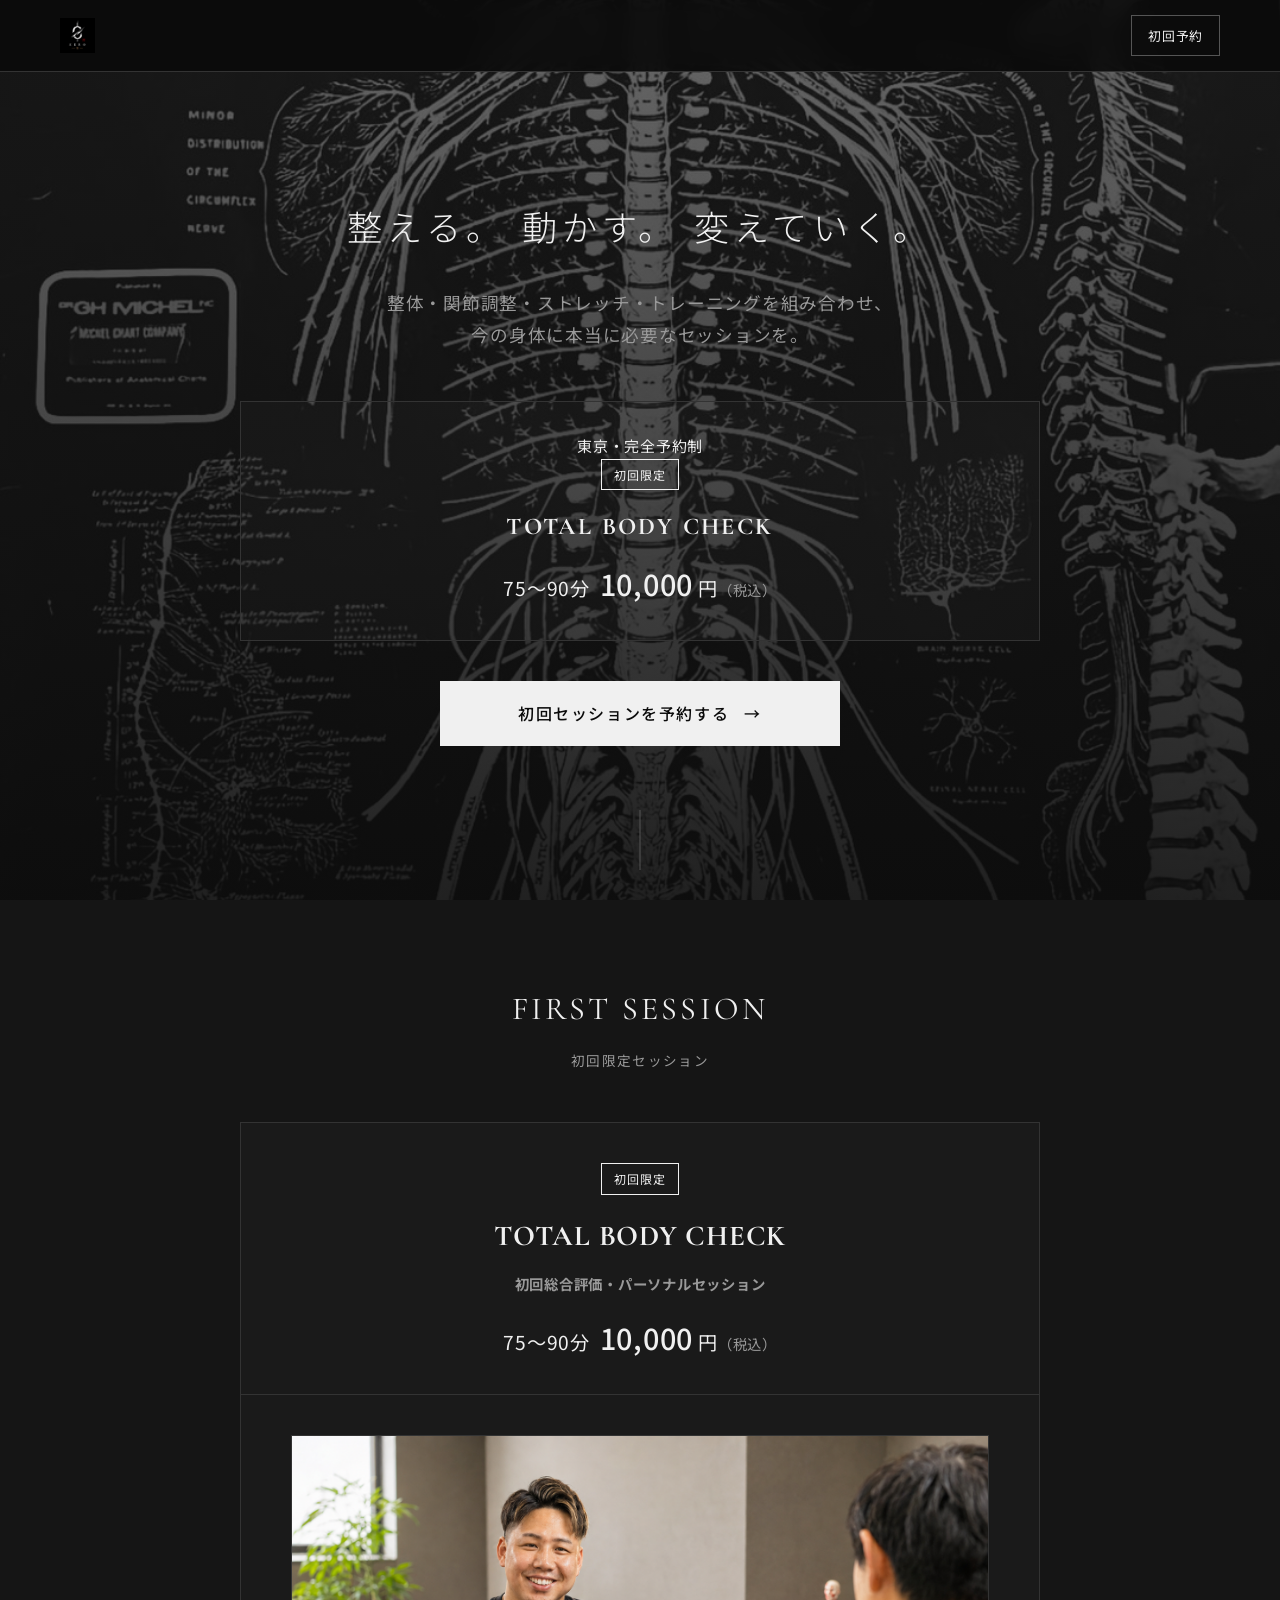
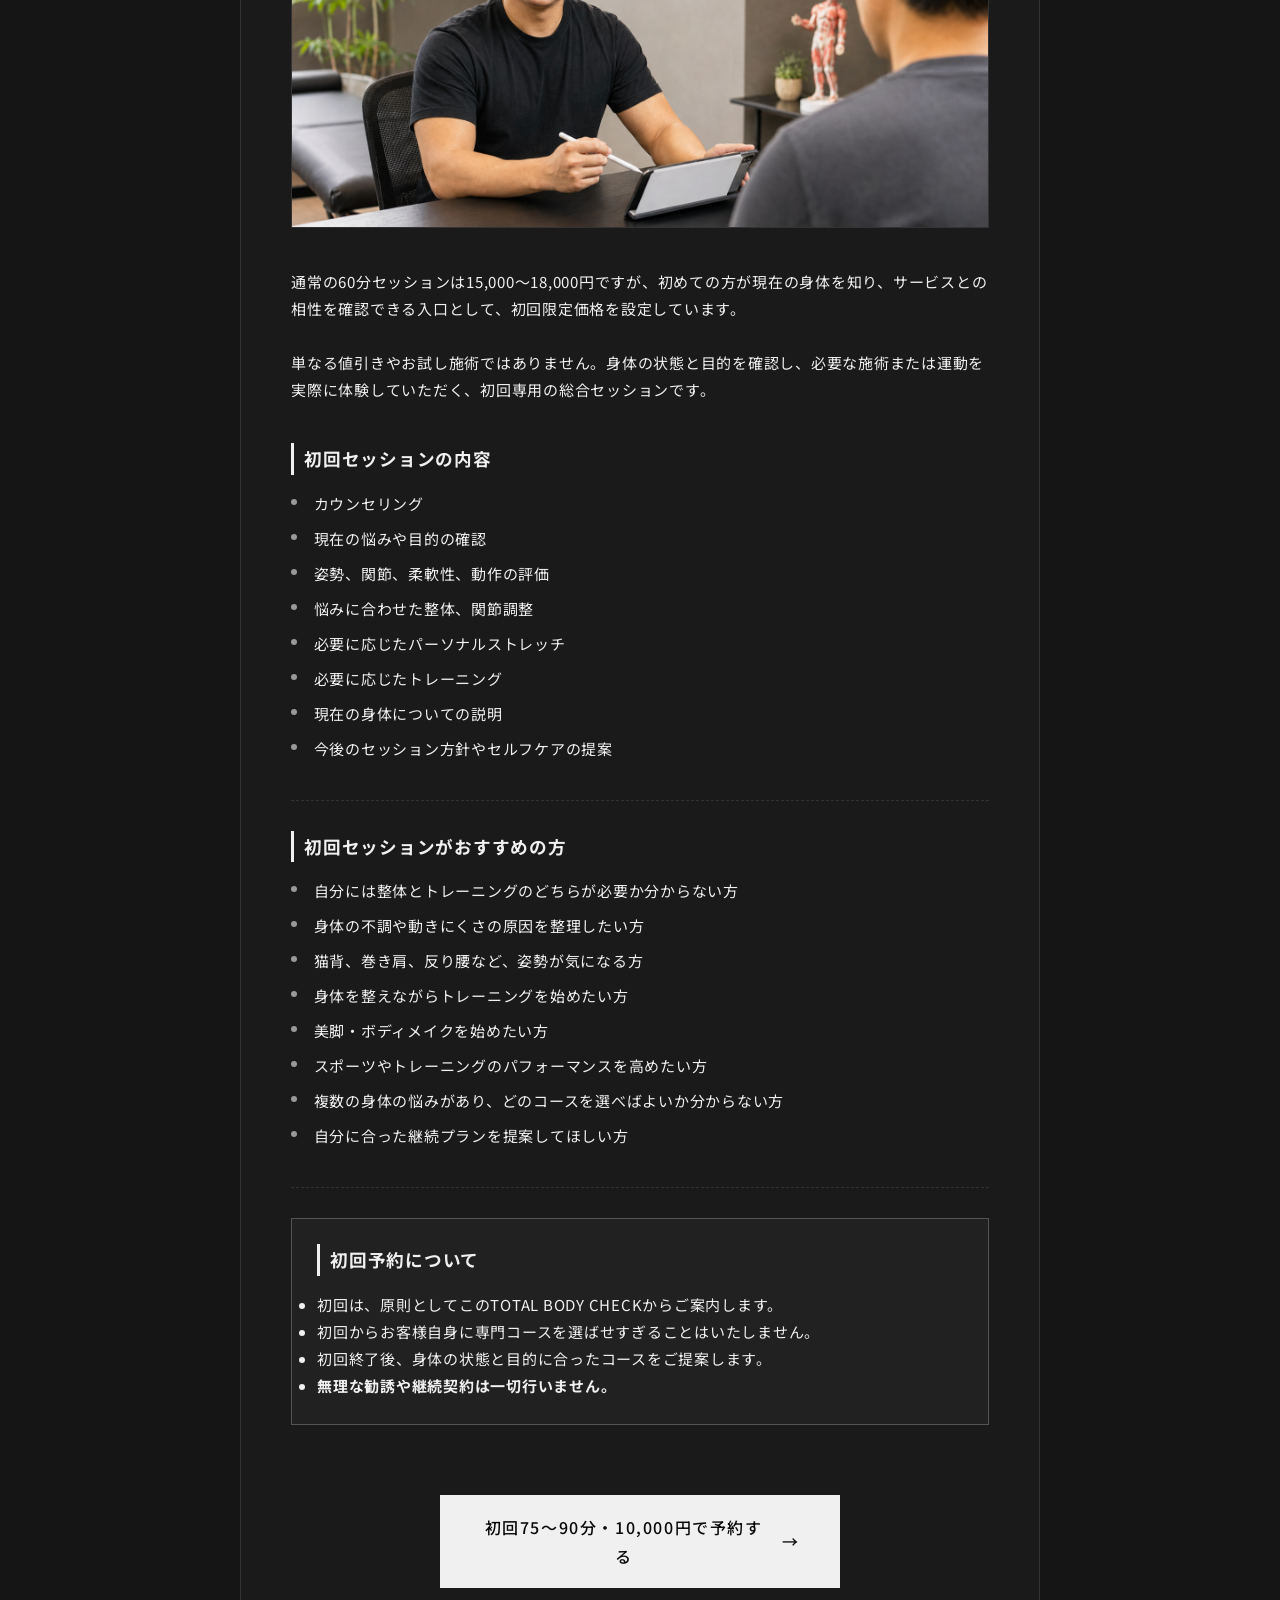
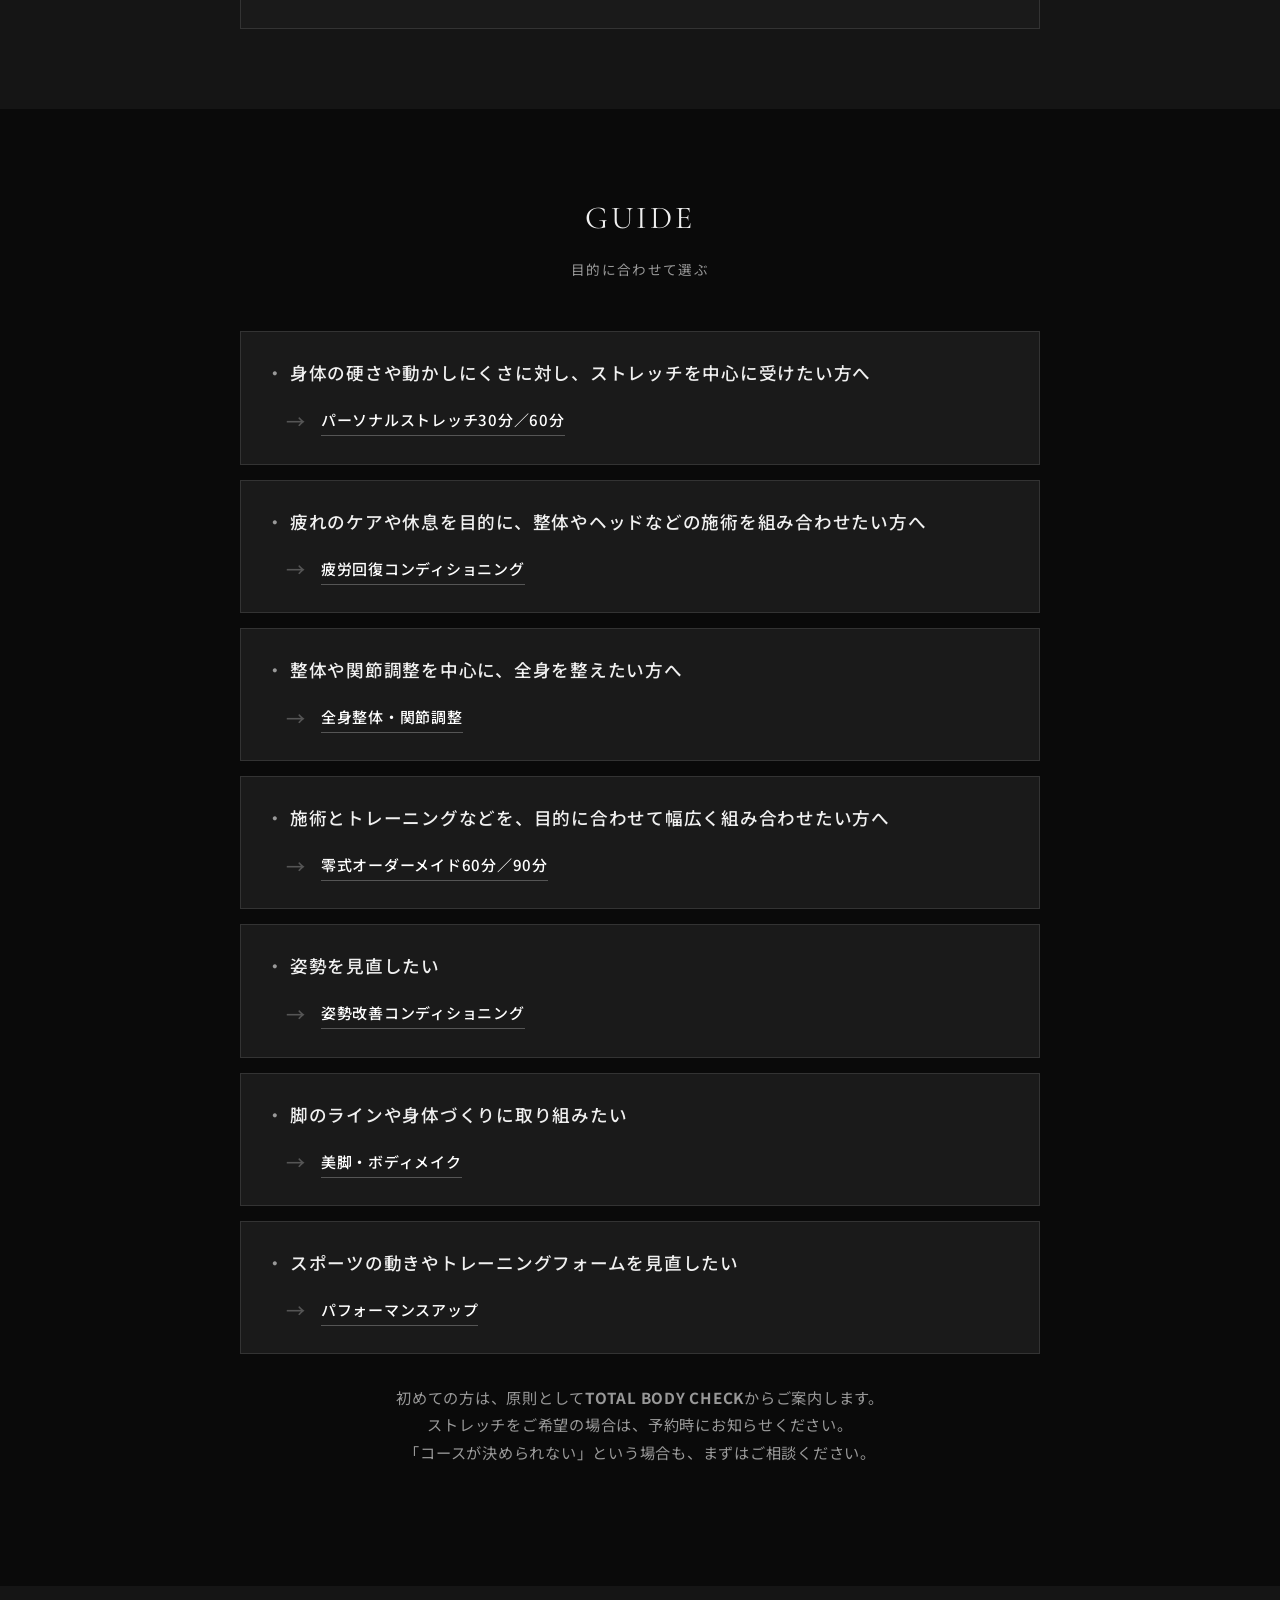
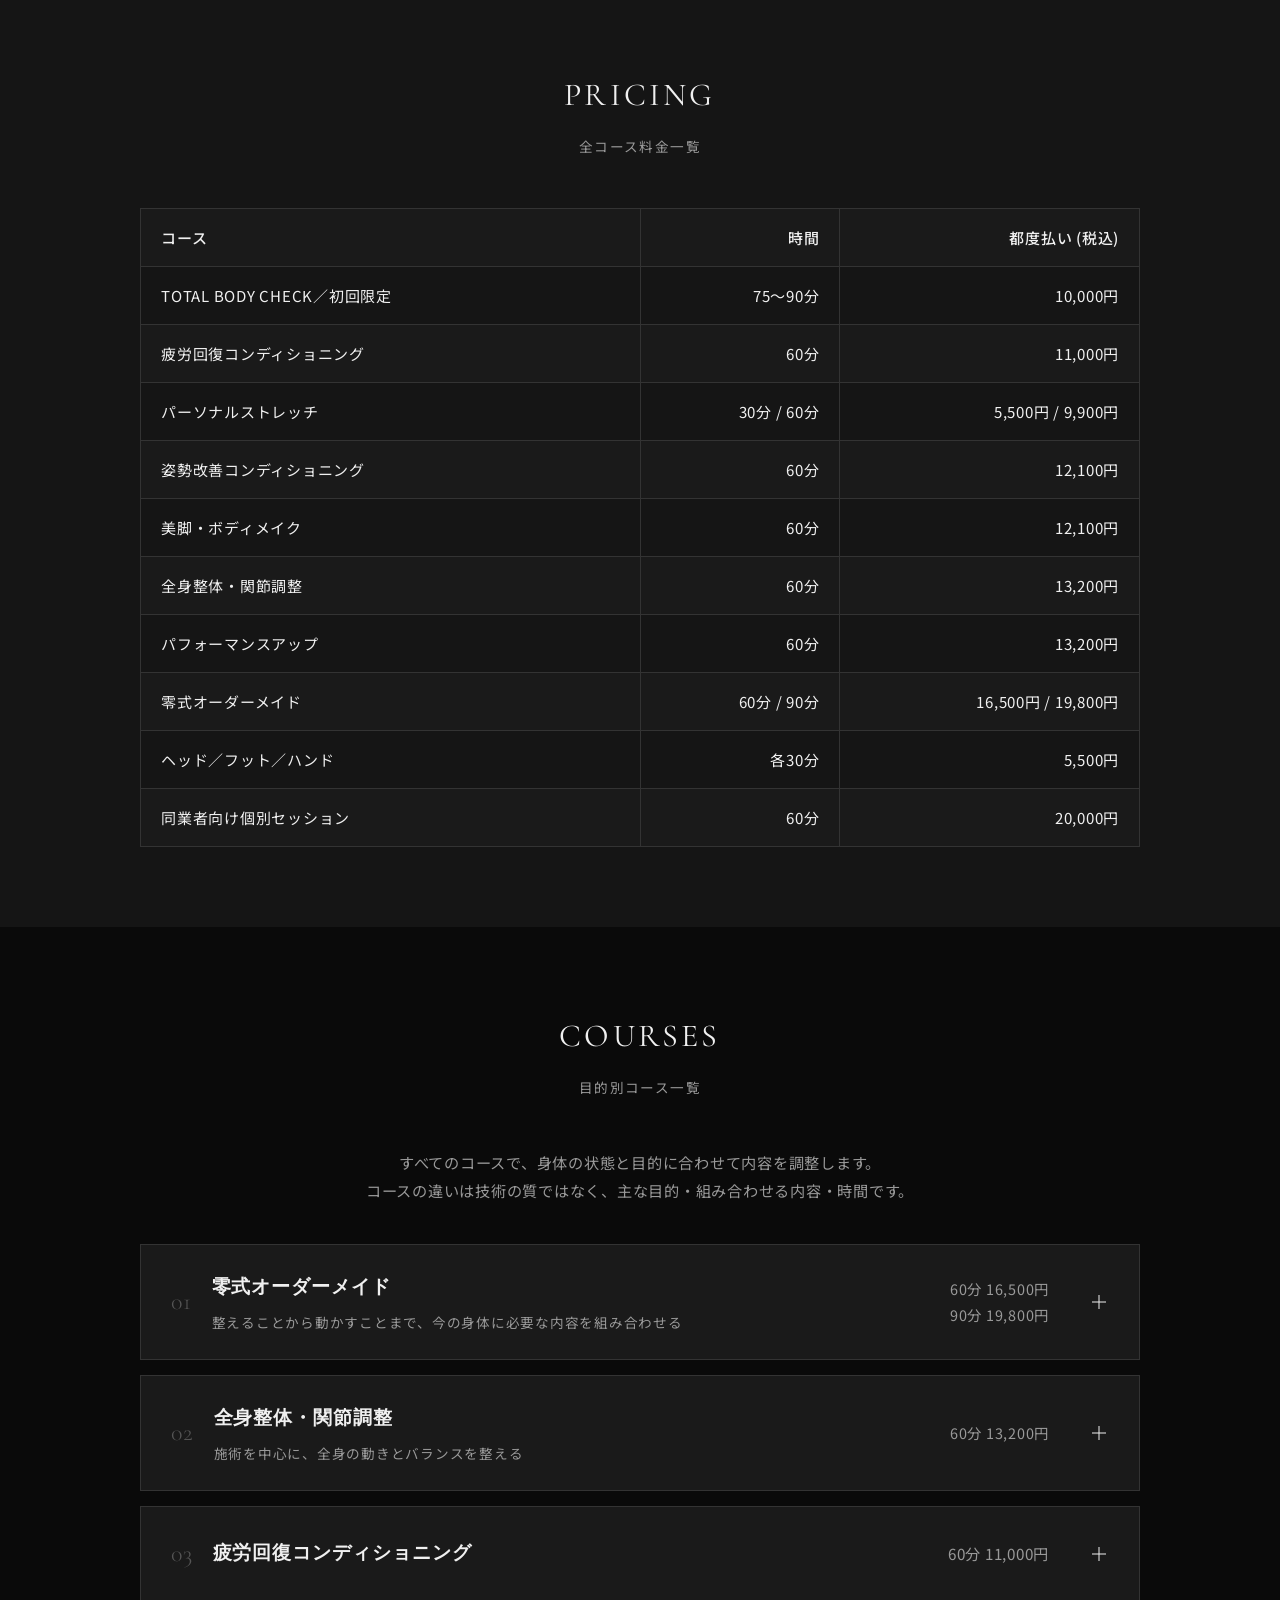
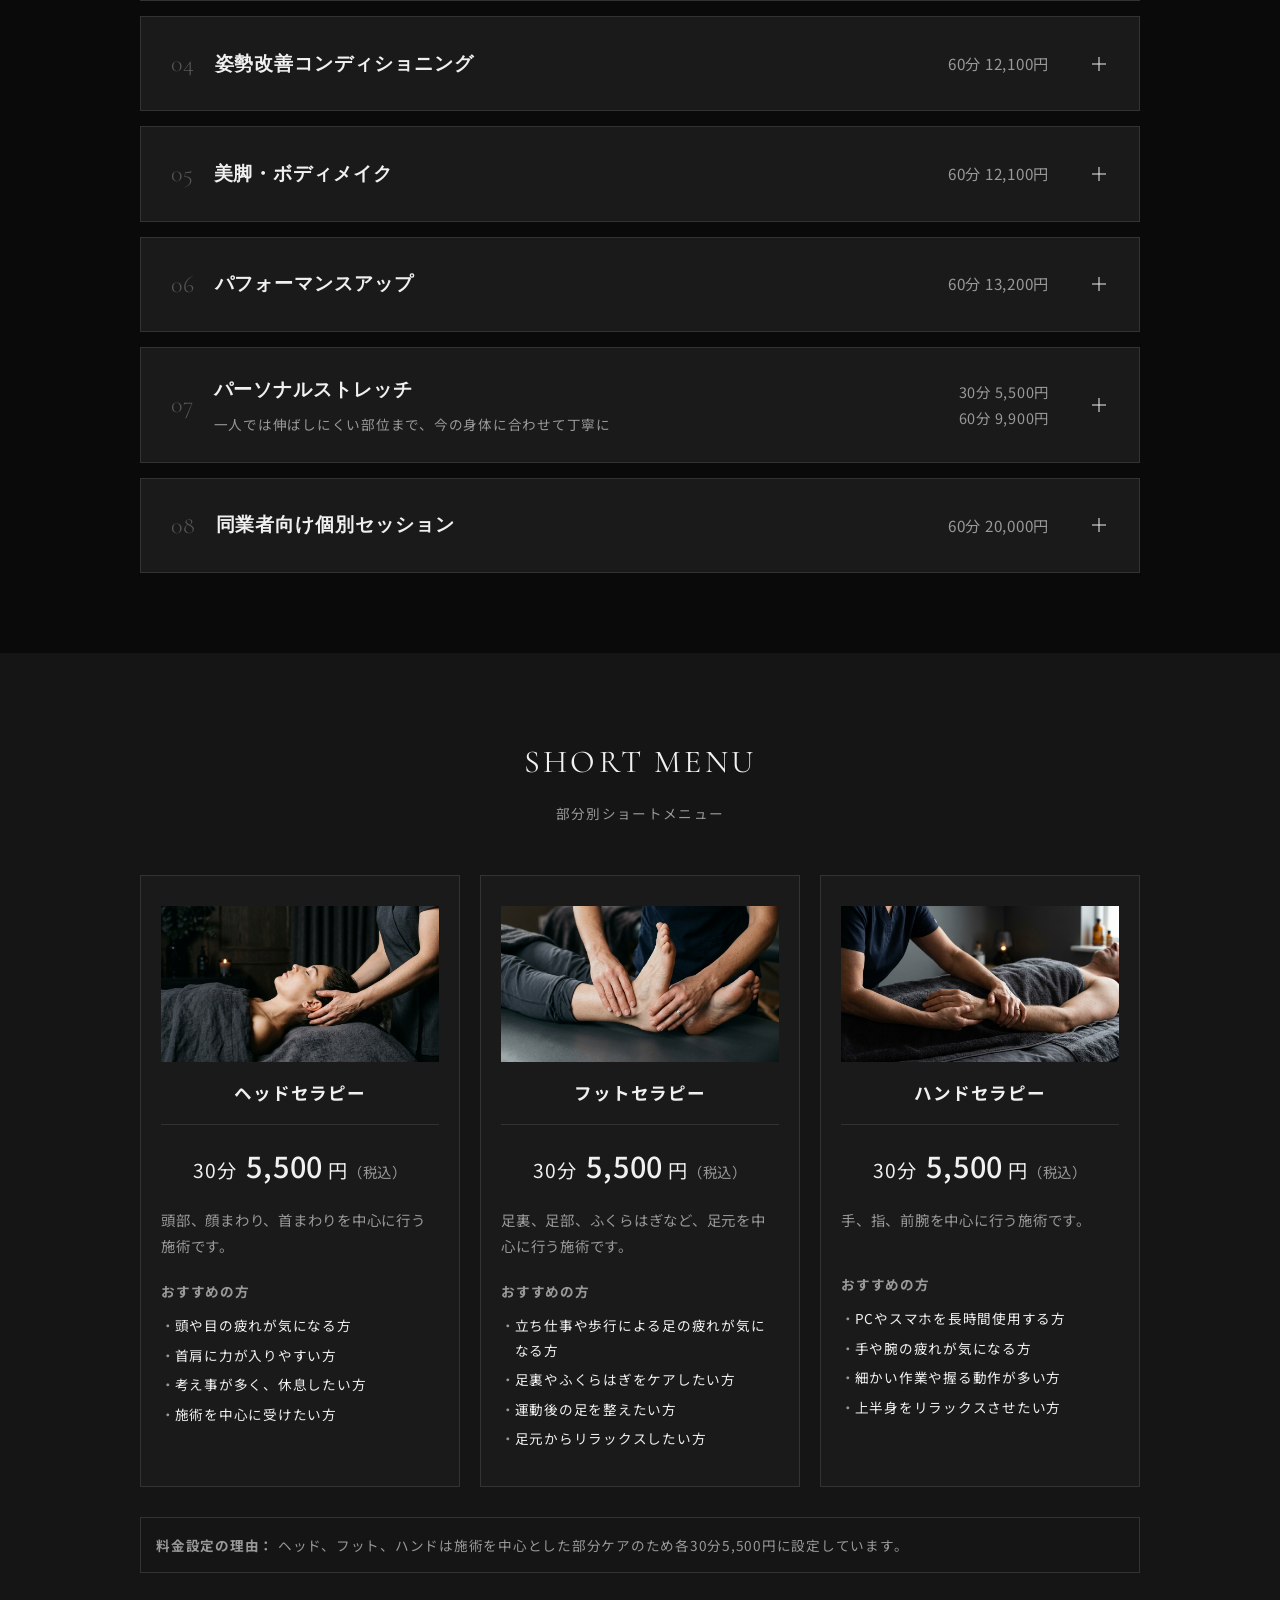
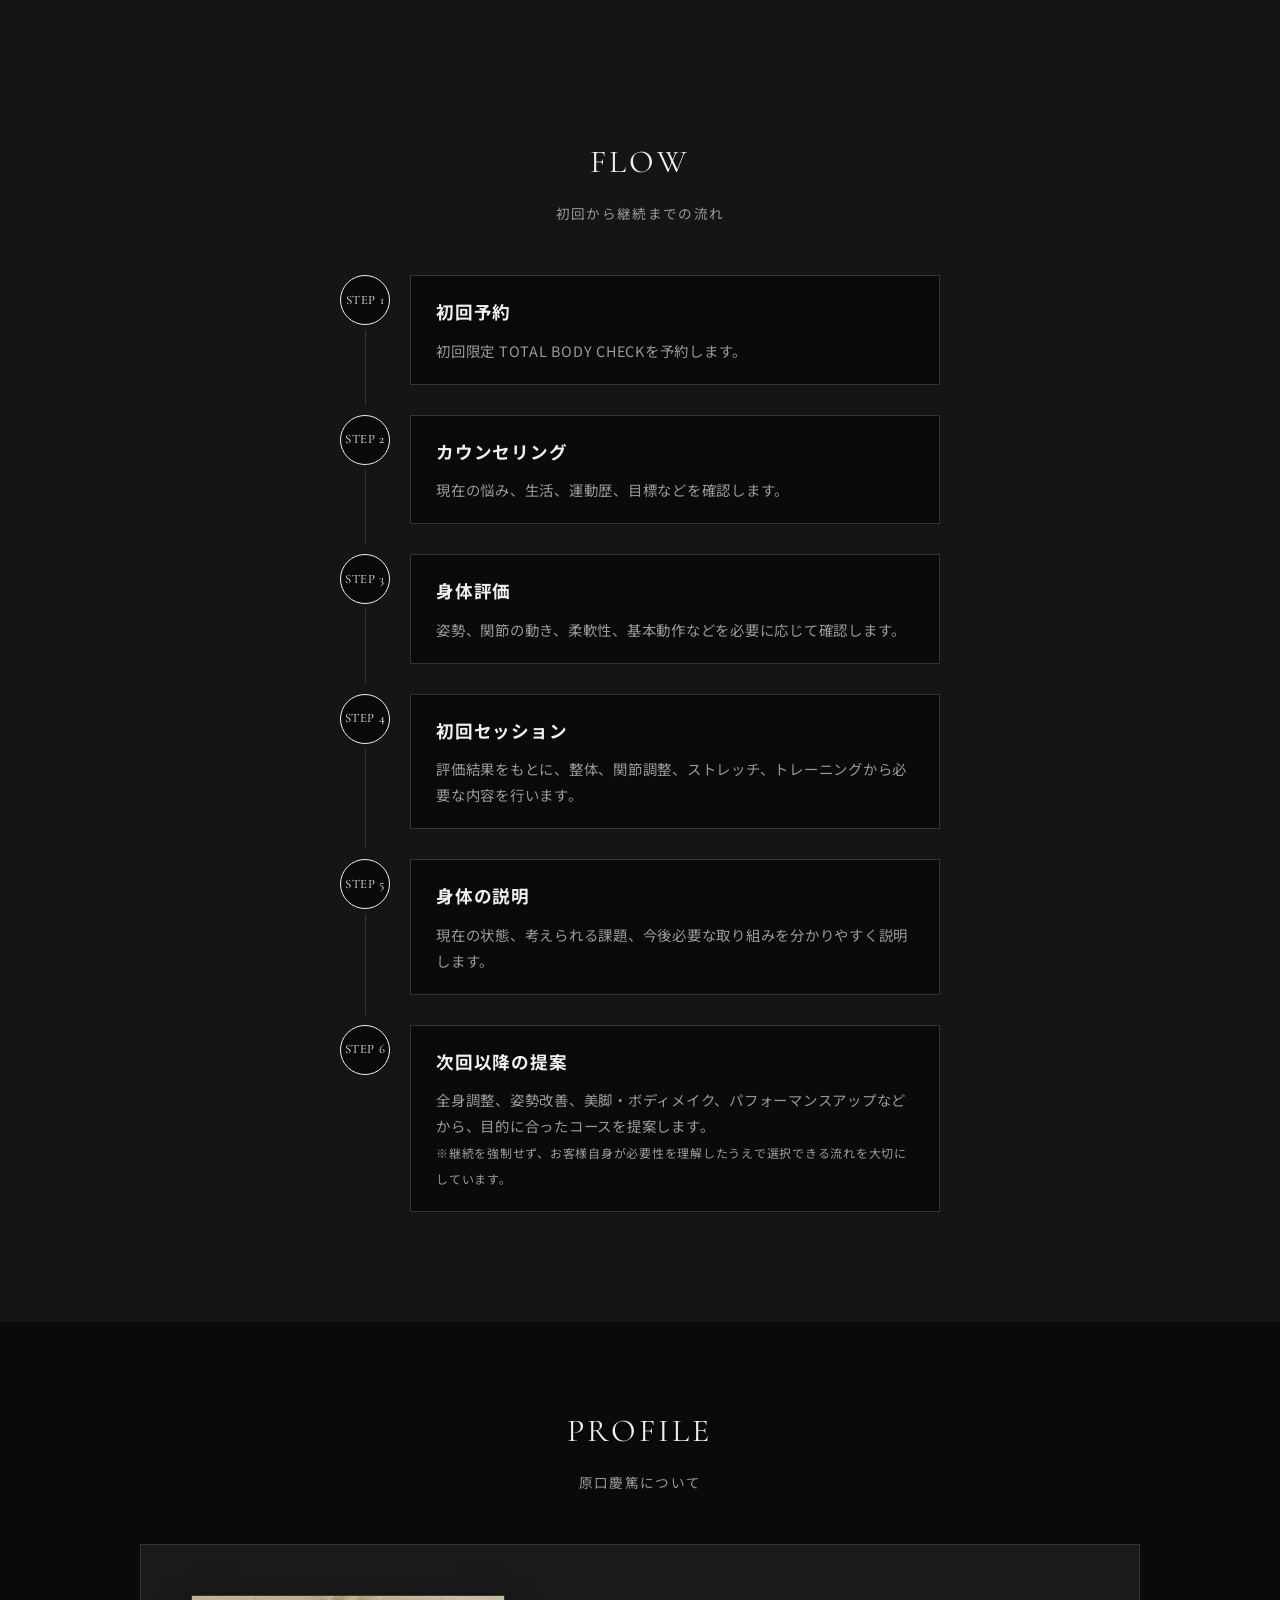
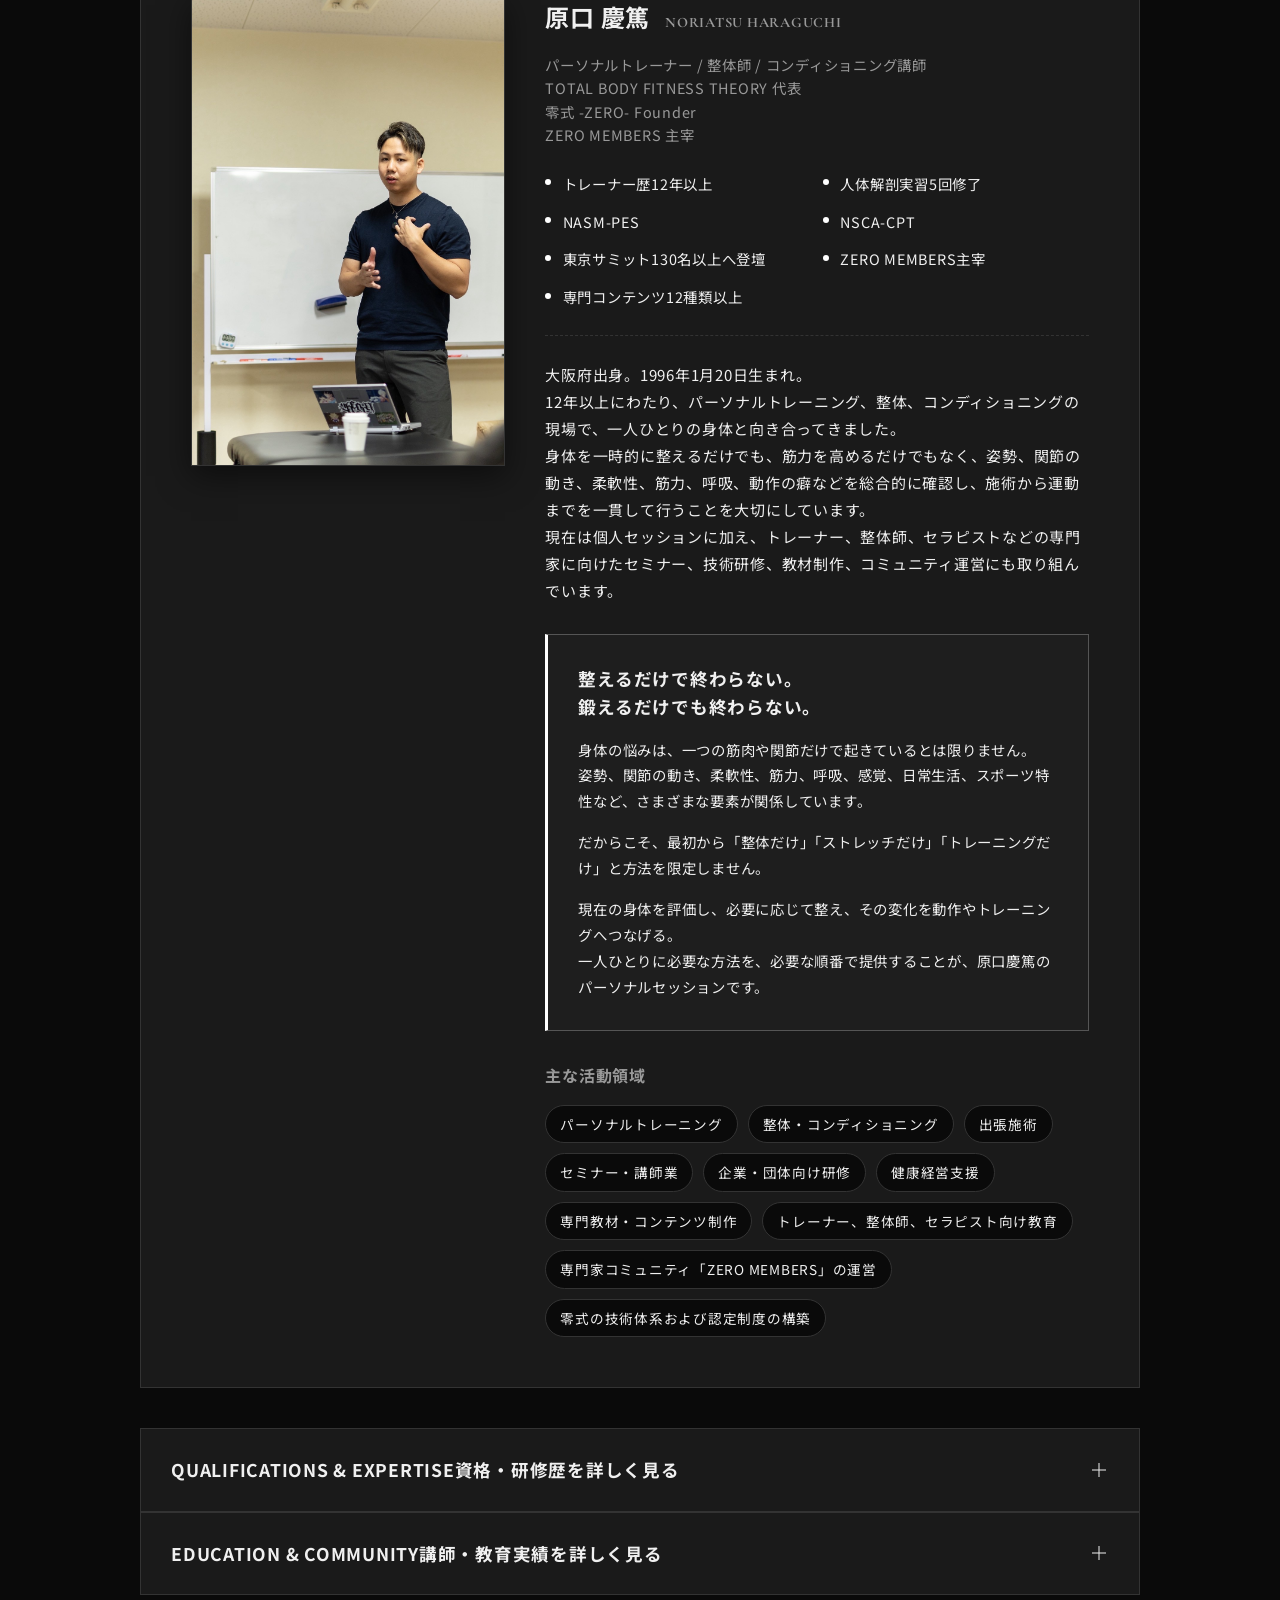
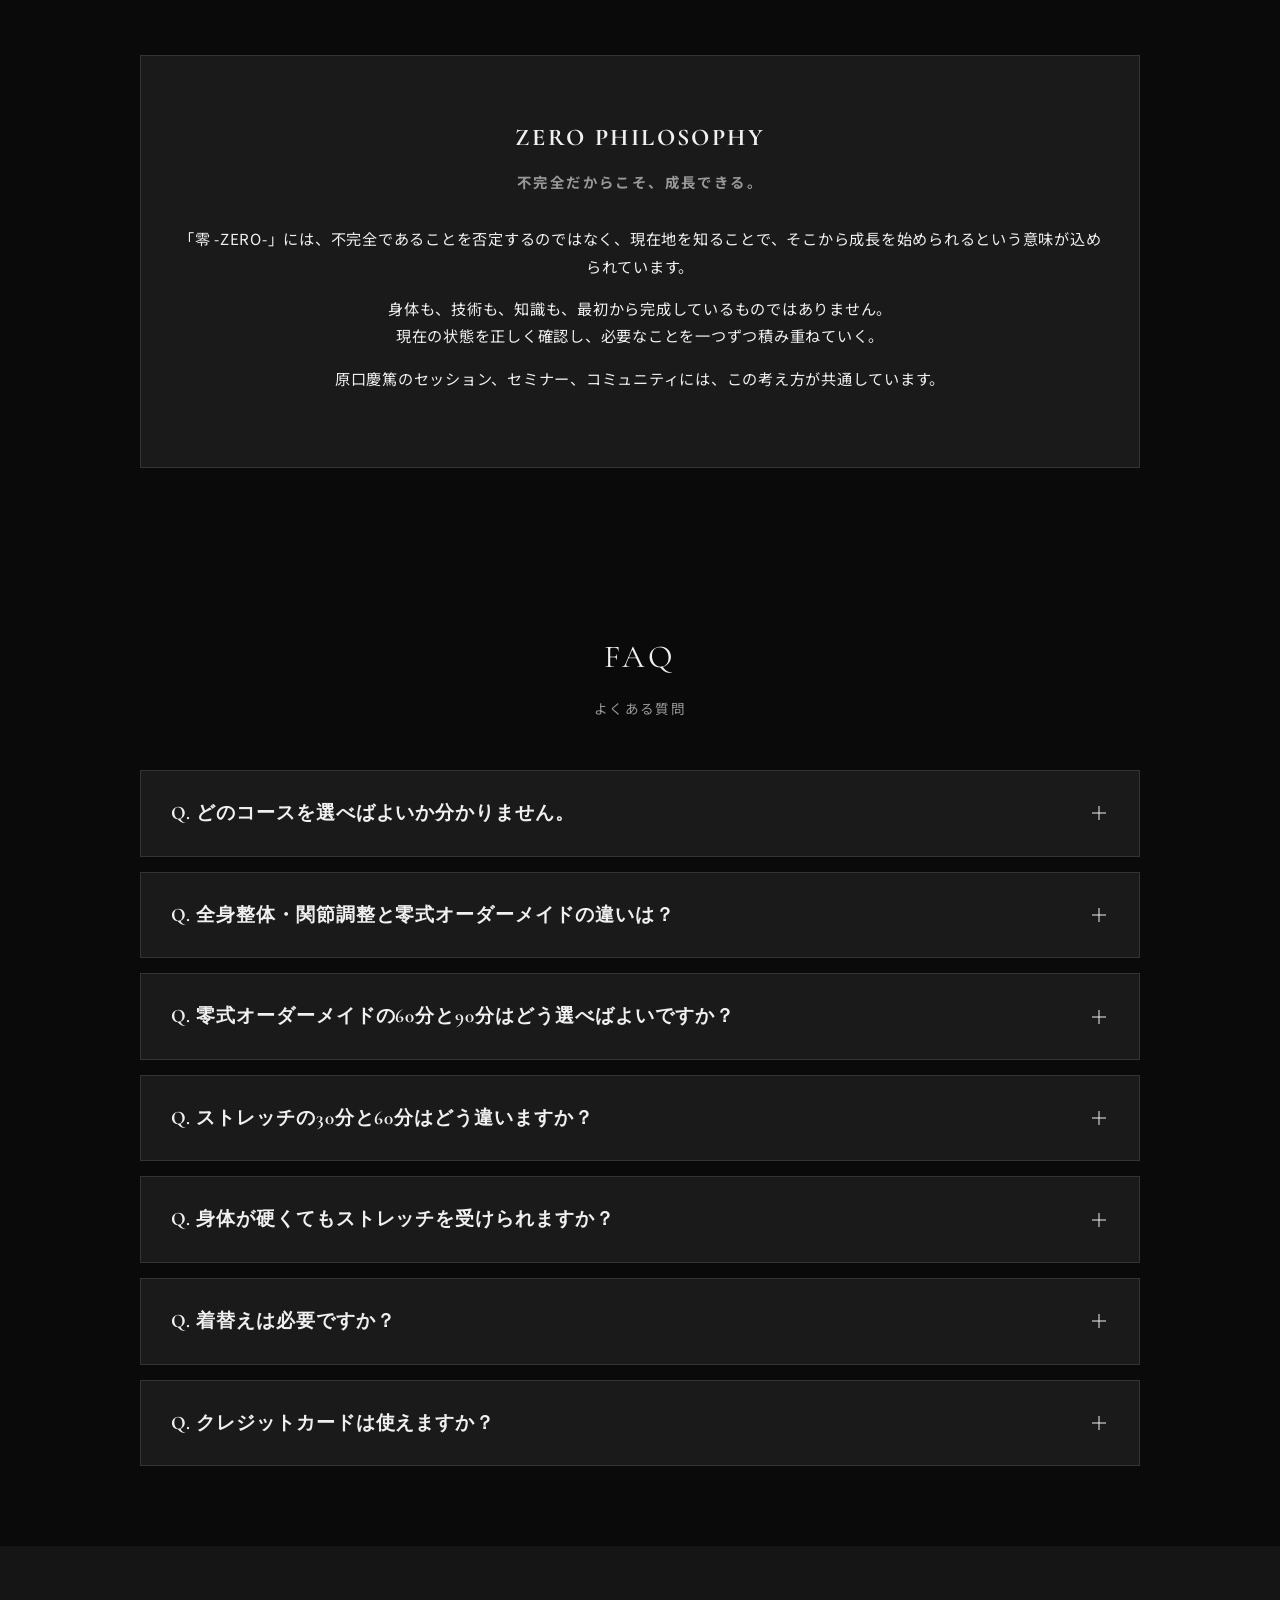
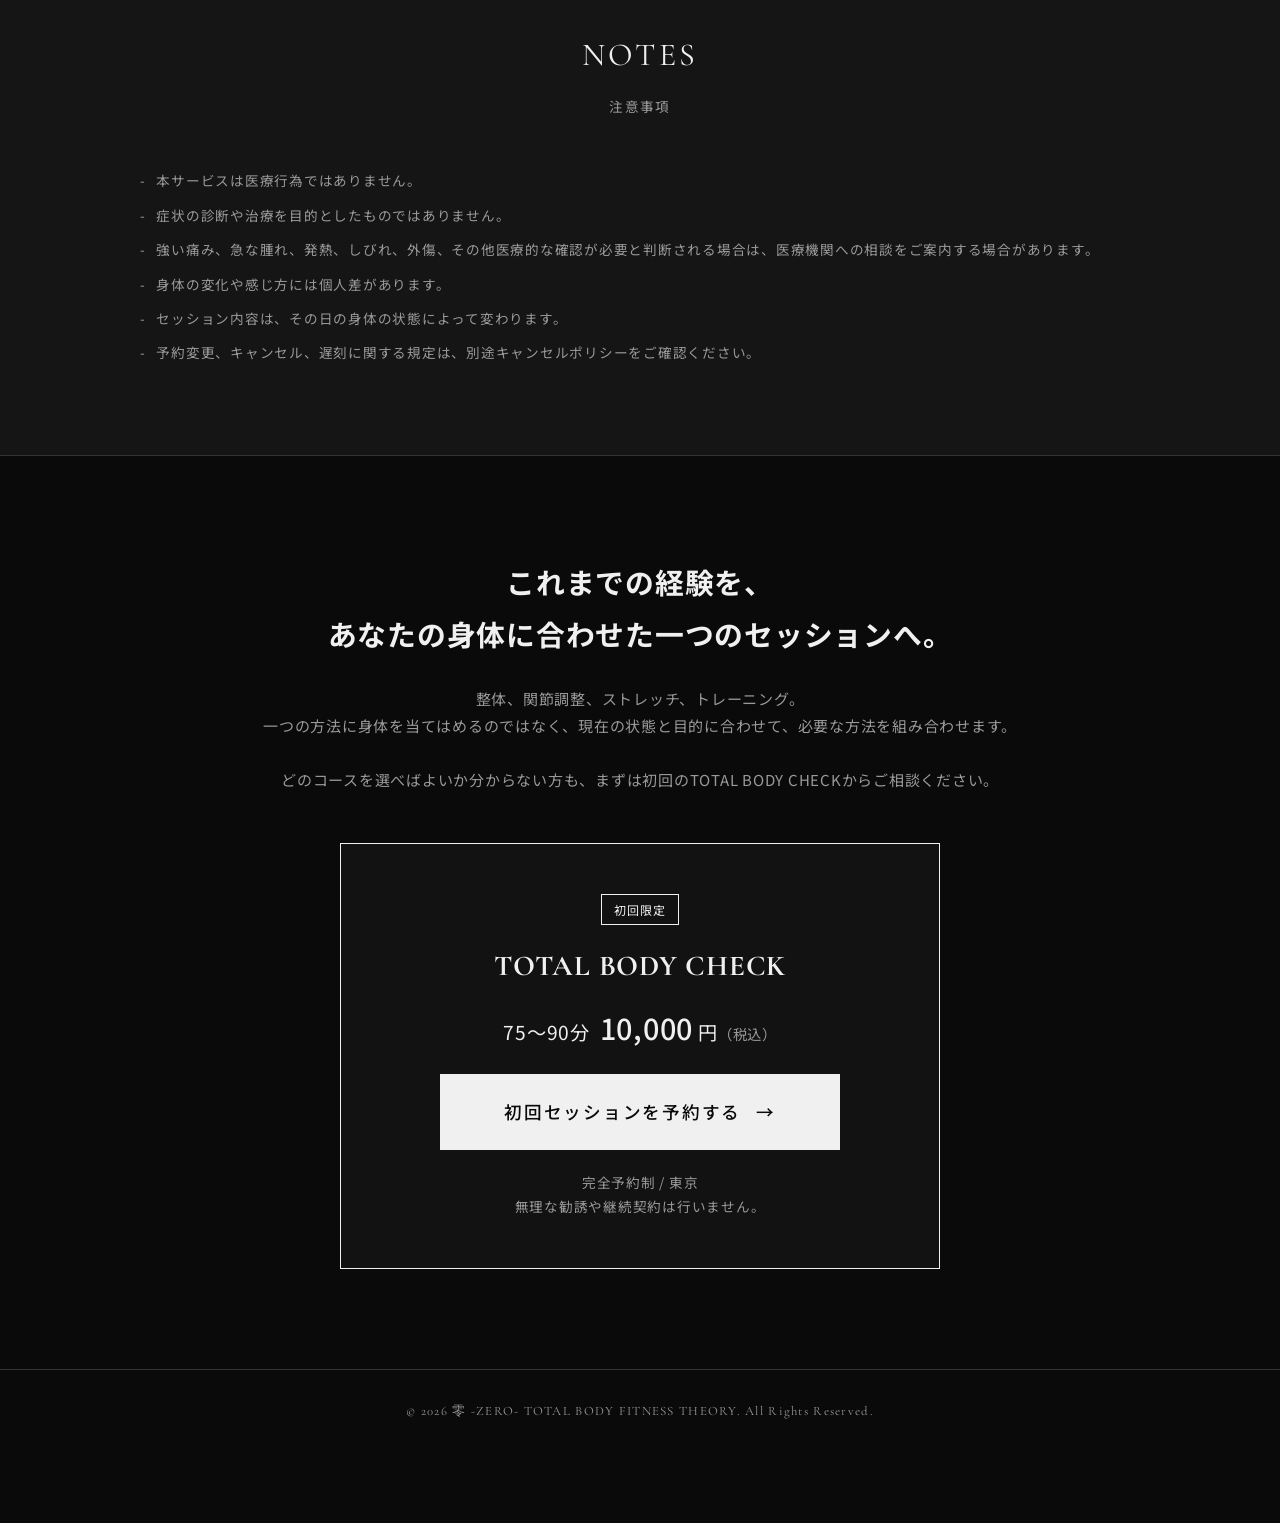
==== commit 1e343314: "update: finalize personal stretch prices and descriptions" ====
--- a/index.html
+++ b/index.html
@@ -140,23 +140,23 @@
             <h2 class="section-title">GUIDE<span>目的に合わせて選ぶ</span></h2>
             
             <div class="selection-guide-list">
+                <a href="#course-stretch" class="selection-item">
+                    <span class="selection-query">身体の硬さや動かしにくさに対し、ストレッチを中心に受けたい方へ</span>
+                    <span class="selection-answer"><span class="selection-arrow">→</span> <span class="selection-course">パーソナルストレッチ30分／60分</span></span>
+                </a>
+                
                 <a href="#course-recovery" class="selection-item">
-                    <span class="selection-query">疲れをケアしてゆっくり休みたい</span>
+                    <span class="selection-query">疲れのケアや休息を目的に、整体やヘッドなどの施術を組み合わせたい方へ</span>
                     <span class="selection-answer"><span class="selection-arrow">→</span> <span class="selection-course">疲労回復コンディショニング</span></span>
                 </a>
                 
-                <a href="#course-stretch" class="selection-item">
-                    <span class="selection-query">身体の硬さが気になる、伸ばしてほしい</span>
-                    <span class="selection-answer"><span class="selection-arrow">→</span> <span class="selection-course">パーソナルストレッチ30分／60分</span></span>
-                </a>
-                
                 <a href="#course-fulladjust" class="selection-item">
-                    <span class="selection-query">整体や関節調整を中心に全身を整えたい</span>
+                    <span class="selection-query">整体や関節調整を中心に、全身を整えたい方へ</span>
                     <span class="selection-answer"><span class="selection-arrow">→</span> <span class="selection-course">全身整体・関節調整</span></span>
                 </a>
                 
                 <a href="#course-omakase" class="selection-item">
-                    <span class="selection-query">施術と運動を組み合わせたい</span>
+                    <span class="selection-query">施術とトレーニングなどを、目的に合わせて幅広く組み合わせたい方へ</span>
                     <span class="selection-answer"><span class="selection-arrow">→</span> <span class="selection-course">零式オーダーメイド60分／90分</span></span>
                 </a>
                 
@@ -177,7 +177,8 @@
             </div>
             
             <p class="course-intro-text" style="margin-top: 30px;">
-                初めての方には、引き続き<strong>TOTAL BODY CHECK</strong>をご案内しております。<br>
+                初めての方は、原則として<strong>TOTAL BODY CHECK</strong>からご案内します。<br>
+                ストレッチをご希望の場合は、予約時にお知らせください。<br>
                 「コースが決められない」という場合も、まずはご相談ください。
             </p>
         </div>
@@ -210,9 +211,9 @@
                             <td class="col-price">11,000円</td>
                         </tr>
                         <tr>
-                            <td>パーソナルストレッチ <span class="temp-price-note">（※料金確認中）</span></td>
+                            <td>パーソナルストレッチ</td>
                             <td class="col-time">30分 / 60分</td>
-                            <td class="col-price">5,500円 / 11,000円</td>
+                            <td class="col-price">5,500円 / 9,900円</td>
                         </tr>
                         <tr>
                             <td>姿勢改善コンディショニング</td>
@@ -552,12 +553,12 @@
                         <div class="acc-title-wrap">
                             <span class="course-num">07</span>
                             <div>
-                                <h3>パーソナルストレッチ <span class="temp-price-note">（※料金確認中）</span></h3>
-                                <p style="font-size: 0.85rem; color: var(--text-muted); margin-top: 5px; font-weight: normal;">一人では伸ばしにくい部位まで、身体に合わせて丁寧に</p>
+                                <h3>パーソナルストレッチ</h3>
+                                <p style="font-size: 0.85rem; color: var(--text-muted); margin-top: 5px; font-weight: normal;">一人では伸ばしにくい部位まで、今の身体に合わせて丁寧に</p>
                             </div>
                         </div>
                         <div class="acc-prices">
-                            <span style="font-size: 0.9rem;">30分 5,500円<br>60分 11,000円</span>
+                            <span style="font-size: 0.9rem;">30分 5,500円<br>60分 9,900円</span>
                         </div>
                         <div class="acc-icon"></div>
                     </summary>
@@ -567,61 +568,77 @@
                                 <img src="./course_leg_hip.png" alt="パーソナルストレッチ">
                             </div>
                             <div class="course-detail-text">
-                                <p class="course-def">身体の硬さや動かしにくさを確認し、一人では伸ばしにくい部位までサポートするマンツーマンのストレッチコースです。<br><br>柔軟性には個人差があります。無理に可動域を広げるのではなく、呼吸や力の入り方、関節の動きに合わせて強さと姿勢を調整します。<br>身体の硬い方や運動が苦手な方もご相談いただけます。</p>
+                                <p class="course-def">身体の硬さや動かしにくさを確認し、一人では伸ばしにくい部位までサポートするマンツーマンのストレッチです。<br><br>柔軟性や関節の動き、呼吸、力の入り方に合わせて、伸ばす部位と強さを調整します。身体が硬い方や運動が苦手な方もご相談ください。</p>
                                 
                                 <div class="course-split-wrap">
                                     <div class="course-split-item">
-                                        <h4 class="course-split-title">30分／気になる部位を中心に <span>5,500円（税込）</span></h4>
-                                        <p style="font-size: 0.95rem; margin-bottom: 10px;">肩まわり、股関節、脚など、気になる部位を中心にストレッチを行うコースです。短時間で重点的にケアしたい方に向いています。</p>
-                                        <ul class="check-list" style="margin-top: 15px;">
-                                            <li>気になる部位と動きの確認</li>
-                                            <li>希望部位を中心としたパーソナルストレッチ</li>
-                                            <li>ストレッチ前後の動きの確認</li>
-                                            <li>自宅で取り組めるストレッチの案内</li>
-                                        </ul>
-                                        <div style="margin-top: 15px;">
-                                            <strong style="color: var(--accent); font-size: 0.9rem;">おすすめの方</strong>
-                                            <ul class="check-list" style="margin-top: 5px;">
-                                                <li>肩まわりや股関節など、特に硬さが気になる部位がある方</li>
-                                                <li>仕事や移動の合間にケアを受けたい方</li>
-                                                <li>短時間でストレッチを受けたい方</li>
-                                                <li>運動前後に気になる部位を伸ばしたい方</li>
-                                            </ul>
+                                        <h4 class="course-split-title">気になる部位を重点的に <span>30分 5,500円（税込）</span></h4>
+                                        <p style="font-size: 0.95rem; margin-bottom: 15px;">肩まわり、股関節、脚など、気になる部位を中心に行うストレッチコースです。限られた時間で、必要な部位を重点的にケアしたい方に向いています。</p>
+                                        
+                                        <div style="margin-bottom: 20px; text-align: center;">
+                                            <a href="https://liff.line.me/2006566038-zQdLGm6N?calendar_salon_id=12279&ts=1788999783" class="cta-button" style="width: 100%; padding: 12px 10px; font-size: 0.9rem;">30分ストレッチを予約・相談する</a>
                                         </div>
-                                        <p style="margin-top: 15px; font-size: 0.85rem; color: var(--text-muted);">※30分は重点部位への対応です。全身を十分にストレッチするコースではありません。</p>
+                                        
+                                        <details style="margin-top: 15px; border-top: 1px solid var(--border-color); padding-top: 15px;">
+                                            <summary style="cursor: pointer; color: var(--accent); font-weight: 500; font-size: 0.9rem; outline: none;">詳しい内容とおすすめの方 ▼</summary>
+                                            <div style="padding-top: 15px;">
+                                                <strong style="color: var(--text-main); font-size: 0.9rem;">主な内容</strong>
+                                                <ul class="check-list" style="margin-top: 5px; margin-bottom: 15px;">
+                                                    <li>気になる部位と動きの確認</li>
+                                                    <li>重点部位のパーソナルストレッチ</li>
+                                                    <li>終了後の動きの確認</li>
+                                                    <li>自宅で取り組めるストレッチの案内</li>
+                                                </ul>
+                                                
+                                                <strong style="color: var(--text-main); font-size: 0.9rem;">おすすめの方</strong>
+                                                <ul class="check-list" style="margin-top: 5px;">
+                                                    <li>肩まわりや股関節など、特に硬さが気になる部位がある方</li>
+                                                    <li>短時間で身体のケアを受けたい方</li>
+                                                    <li>仕事や予定の合間に利用したい方</li>
+                                                    <li>全身よりも特定の部位を重点的に伸ばしてほしい方</li>
+                                                </ul>
+                                            </div>
+                                        </details>
+                                        <p style="margin-top: 15px; font-size: 0.85rem; color: var(--text-muted);">※30分で全身を十分に対応できると誤解させないでください。</p>
                                     </div>
                                     <div class="course-split-item">
-                                        <h4 class="course-split-title">60分／全身をバランスよく <span>11,000円（税込）</span></h4>
-                                        <p style="font-size: 0.95rem; margin-bottom: 10px;">上半身から下半身まで、全身の柔軟性と動きを確認しながらストレッチを行うコースです。特に硬さが気になる部位には時間を配分し、全身をバランスよく伸ばします。</p>
-                                        <ul class="check-list" style="margin-top: 15px;">
-                                            <li>身体の状態と柔軟性の確認</li>
-                                            <li>肩まわり、背中、体幹のストレッチ</li>
-                                            <li>股関節、太もも、下腿などのストレッチ</li>
-                                            <li>状態に応じた重点部位への対応</li>
-                                            <li>ストレッチ前後の動きの確認</li>
-                                            <li>自宅で取り組めるストレッチの案内</li>
-                                        </ul>
-                                        <div style="margin-top: 15px;">
-                                            <strong style="color: var(--accent); font-size: 0.9rem;">おすすめの方</strong>
-                                            <ul class="check-list" style="margin-top: 5px;">
-                                                <li>身体全体が硬いと感じる方</li>
-                                                <li>一人では全身のストレッチを続けにくい方</li>
-                                                <li>デスクワークや立ち仕事で動きが偏りやすい方</li>
-                                                <li>運動習慣を始める前に身体の動きを確認したい方</li>
-                                                <li>全身をじっくり伸ばしたい方</li>
-                                            </ul>
+                                        <h4 class="course-split-title">全身をバランスよく、じっくりと <span>60分 9,900円（税込）</span></h4>
+                                        <p style="font-size: 0.95rem; margin-bottom: 15px;">上半身から下半身まで、全身の柔軟性と動きを確認しながら行うストレッチコースです。特に硬さが気になる部位には時間を配分し、その日の身体に合わせて全身を伸ばします。</p>
+                                        
+                                        <div style="margin-bottom: 20px; text-align: center;">
+                                            <a href="https://liff.line.me/2006566038-zQdLGm6N?calendar_salon_id=12279&ts=1788999783" class="cta-button" style="width: 100%; padding: 12px 10px; font-size: 0.9rem;">60分ストレッチを予約・相談する</a>
                                         </div>
+                                        
+                                        <details style="margin-top: 15px; border-top: 1px solid var(--border-color); padding-top: 15px;">
+                                            <summary style="cursor: pointer; color: var(--accent); font-weight: 500; font-size: 0.9rem; outline: none;">詳しい内容とおすすめの方 ▼</summary>
+                                            <div style="padding-top: 15px;">
+                                                <strong style="color: var(--text-main); font-size: 0.9rem;">主な内容</strong>
+                                                <ul class="check-list" style="margin-top: 5px; margin-bottom: 15px;">
+                                                    <li>身体の状態と柔軟性の確認</li>
+                                                    <li>肩まわり、背中、体幹のストレッチ</li>
+                                                    <li>股関節、太もも、ふくらはぎなどのストレッチ</li>
+                                                    <li>状態に応じた重点部位への対応</li>
+                                                    <li>終了後の動きの確認</li>
+                                                    <li>自宅で取り組めるストレッチの案内</li>
+                                                </ul>
+                                                
+                                                <strong style="color: var(--text-main); font-size: 0.9rem;">おすすめの方</strong>
+                                                <ul class="check-list" style="margin-top: 5px;">
+                                                    <li>身体全体が硬いと感じる方</li>
+                                                    <li>上半身と下半身をまとめてケアしたい方</li>
+                                                    <li>一人では全身のストレッチを行いにくい方</li>
+                                                    <li>身体の動かしやすさを見直したい方</li>
+                                                    <li>時間をかけてストレッチを受けたい方</li>
+                                                </ul>
+                                            </div>
+                                        </details>
                                     </div>
                                 </div>
                                 
                                 <p style="margin-top: 20px; font-size: 0.85rem; color: var(--text-muted);">
-                                    ※このコースはストレッチを中心に行います。整体・関節調整を主に受けたい方は「全身整体・関節調整」、施術とトレーニングを幅広く組み合わせたい方は「零式オーダーメイド」をご案内しております。<br>
+                                    ※すべてのコースで身体の状態に合わせて対応いたします。<br>
                                     ※ストレッチに関して「必ず柔らかくなる」「痛みが治る」「骨格が矯正される」などの効果保証はしておりません。
                                 </p>
-
-                                <div style="margin-top: 30px; text-align: center;">
-                                    <a href="https://liff.line.me/2006566038-zQdLGm6N?calendar_salon_id=12279&ts=1788999783" class="cta-button">このコースを予約する</a>
-                                </div>
                             </div>
                         </div>
                     </div>
@@ -1022,7 +1039,7 @@
                         <div class="acc-icon"></div>
                     </summary>
                     <div class="accordion-body">
-                        <p>30分は肩まわりや股関節など、気になる部位を中心に行います。60分は全身を確認しながら、必要な部位に時間を配分して行います。</p>
+                        <p>30分は気になる部位を中心に、60分は全身を確認しながら行います。どちらも身体の状態に合わせて内容と強さを調整します。</p>
                     </div>
                 </details>
                 <details class="accordion">
@@ -1033,7 +1050,7 @@
                         <div class="acc-icon"></div>
                     </summary>
                     <div class="accordion-body">
-                        <p>はい。身体の硬さや動きに合わせて、無理のない範囲で行います。強さは確認しながら調整しますので、不安や痛みがある場合はお伝えください。</p>
+                        <p>はい。無理のない範囲で行います。痛みや不安がある場合は事前にお知らせください。</p>
                     </div>
                 </details>
                 <details class="accordion">
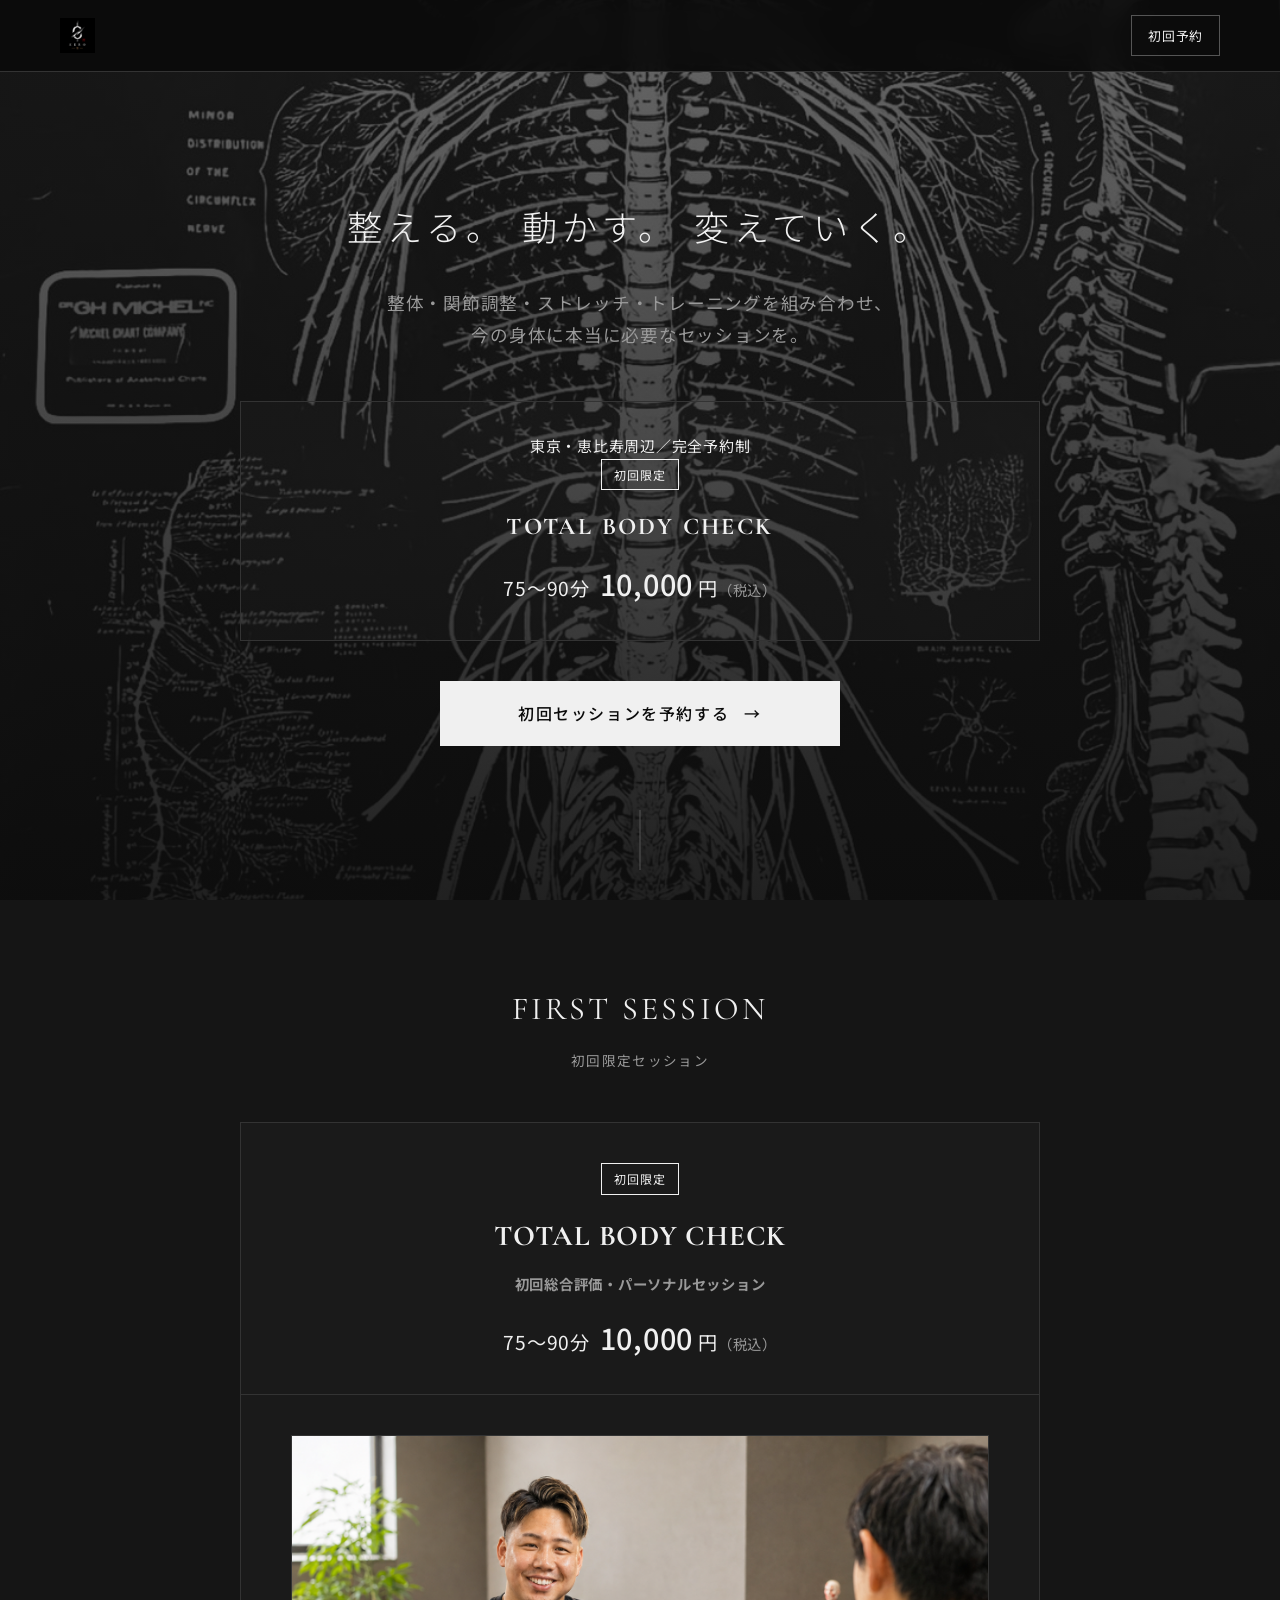
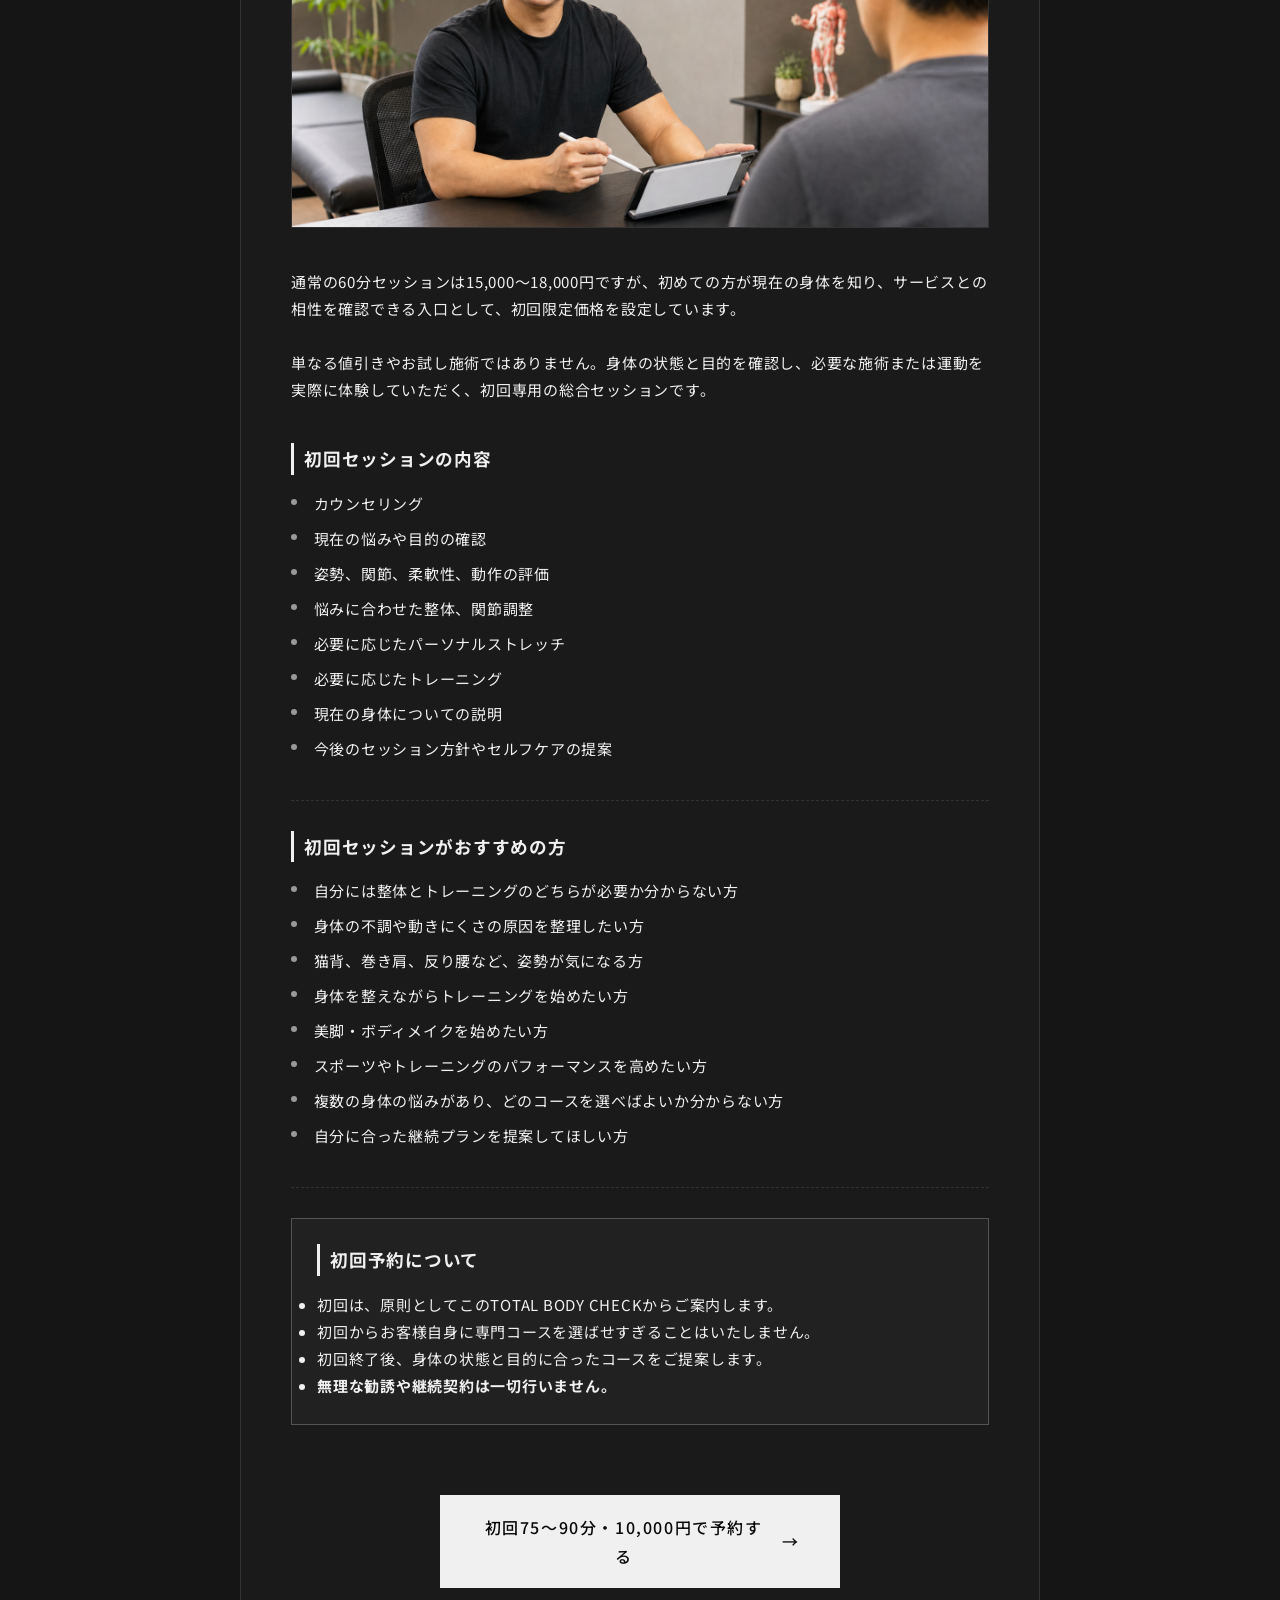
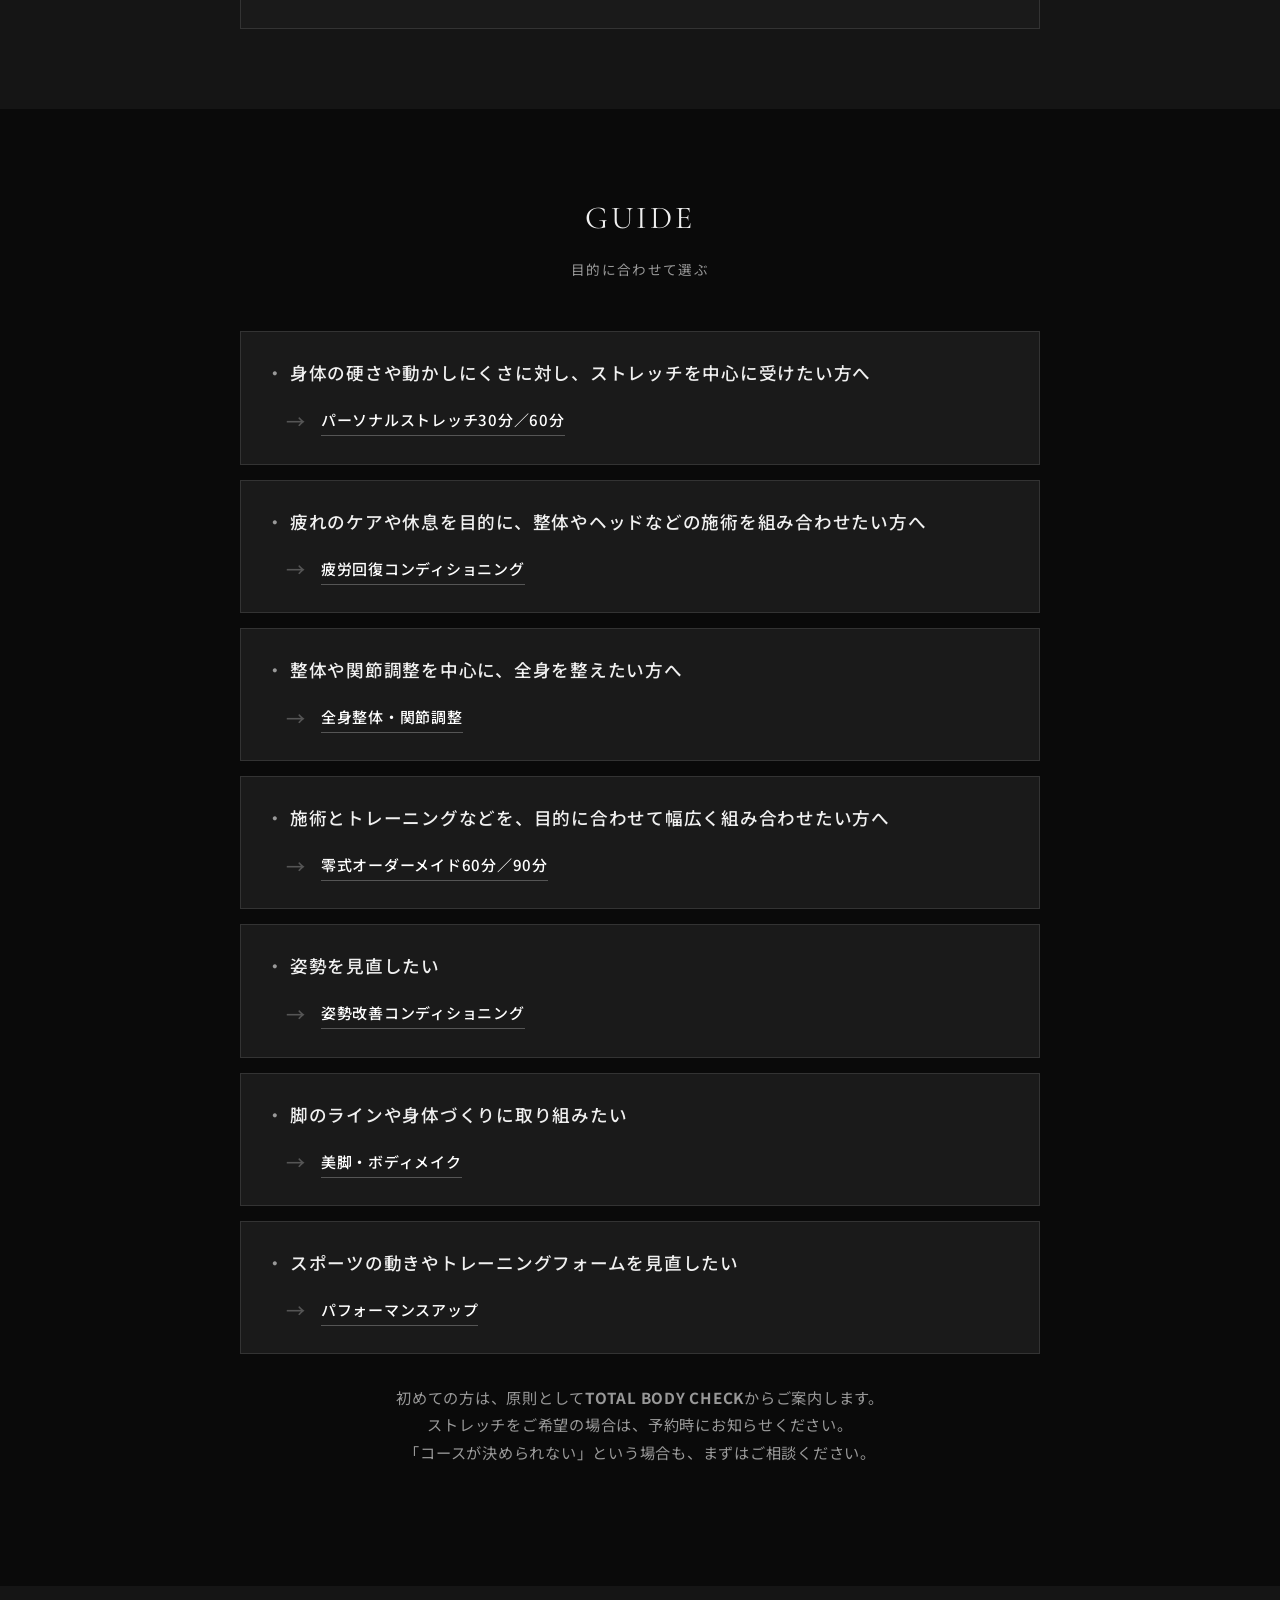
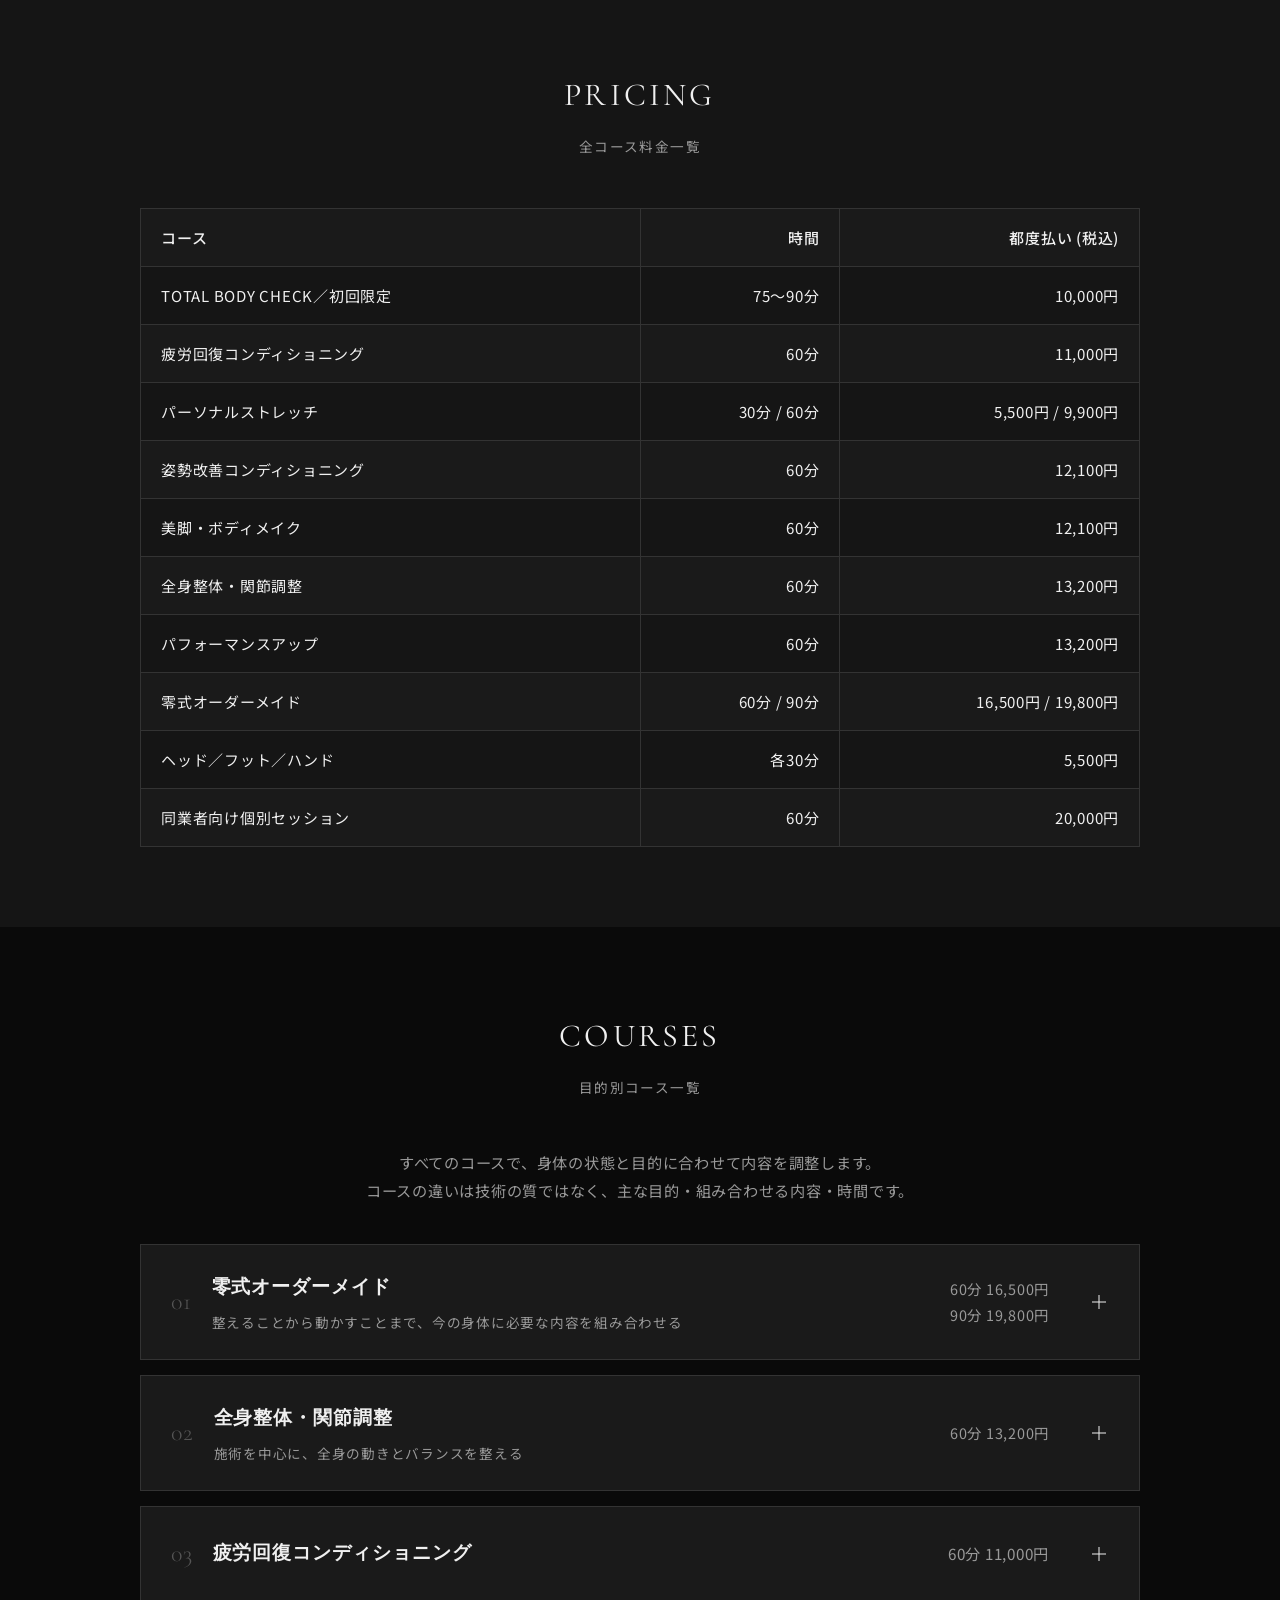
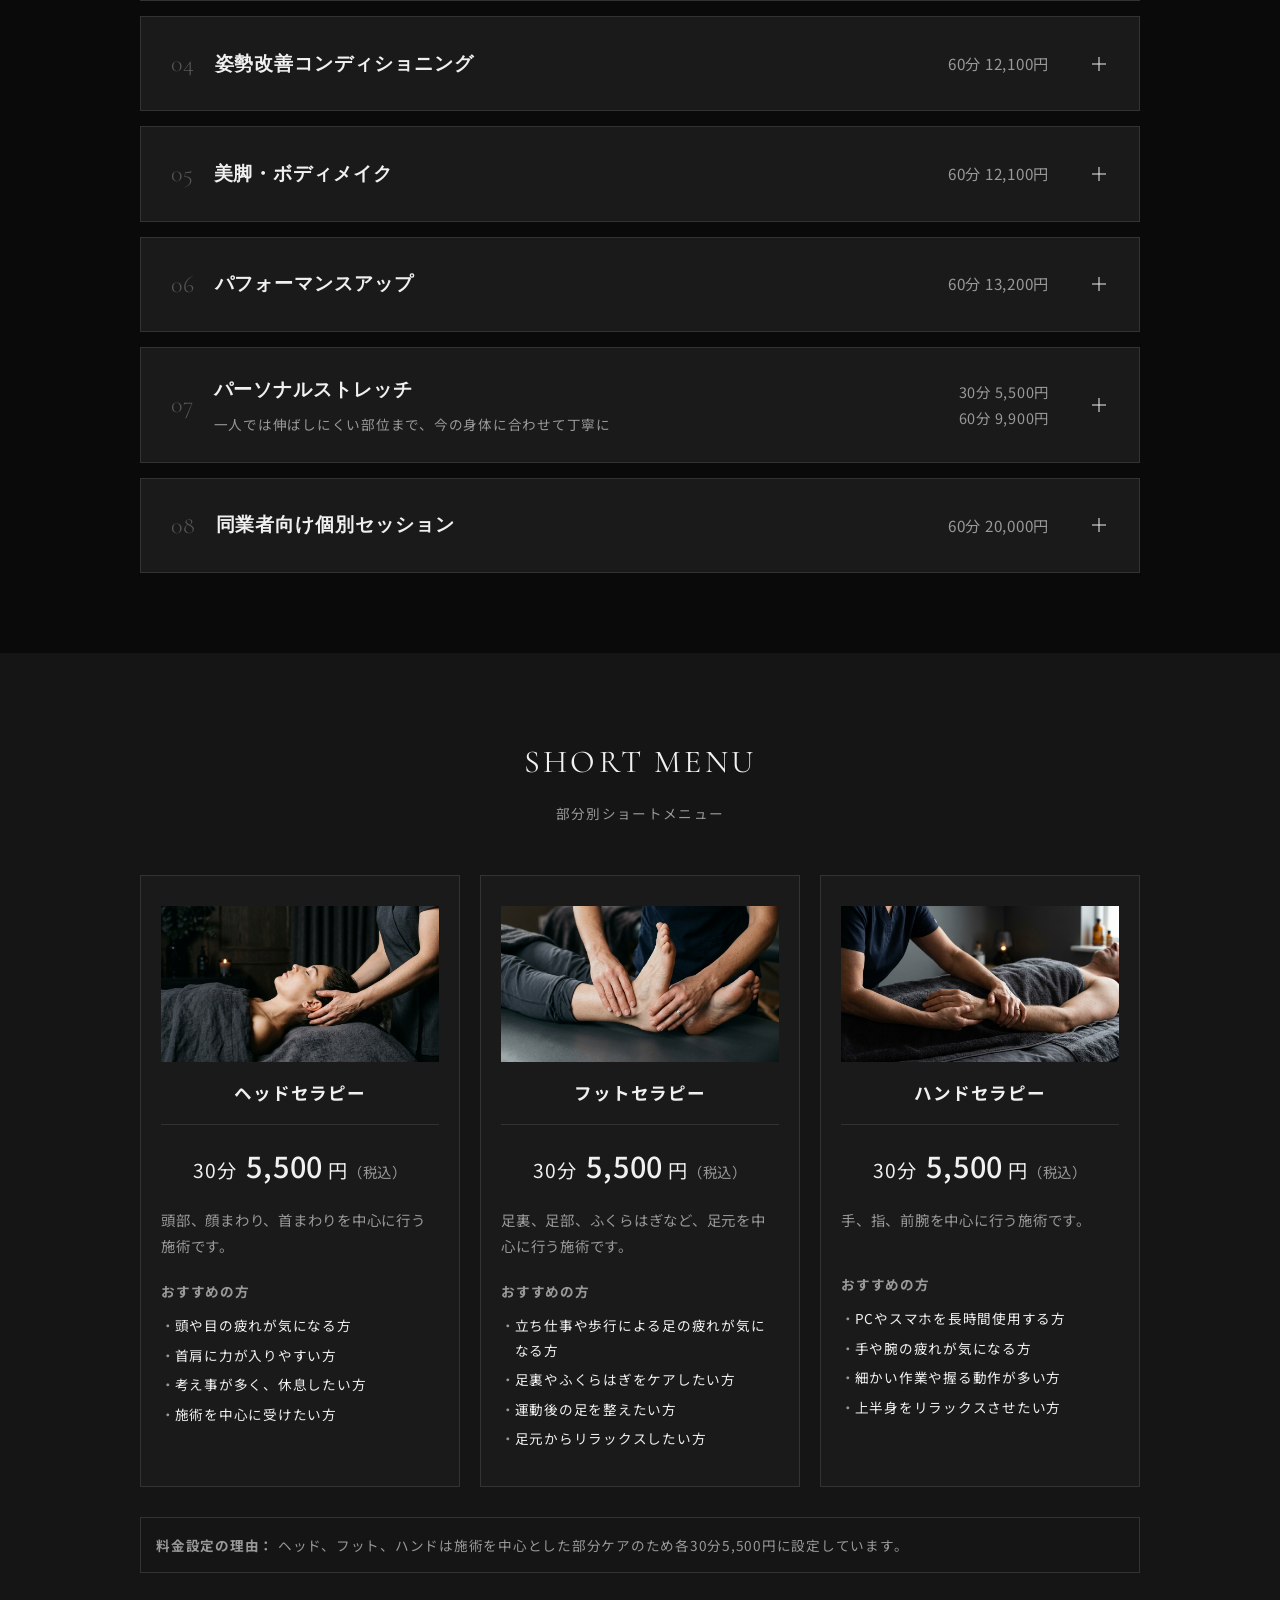
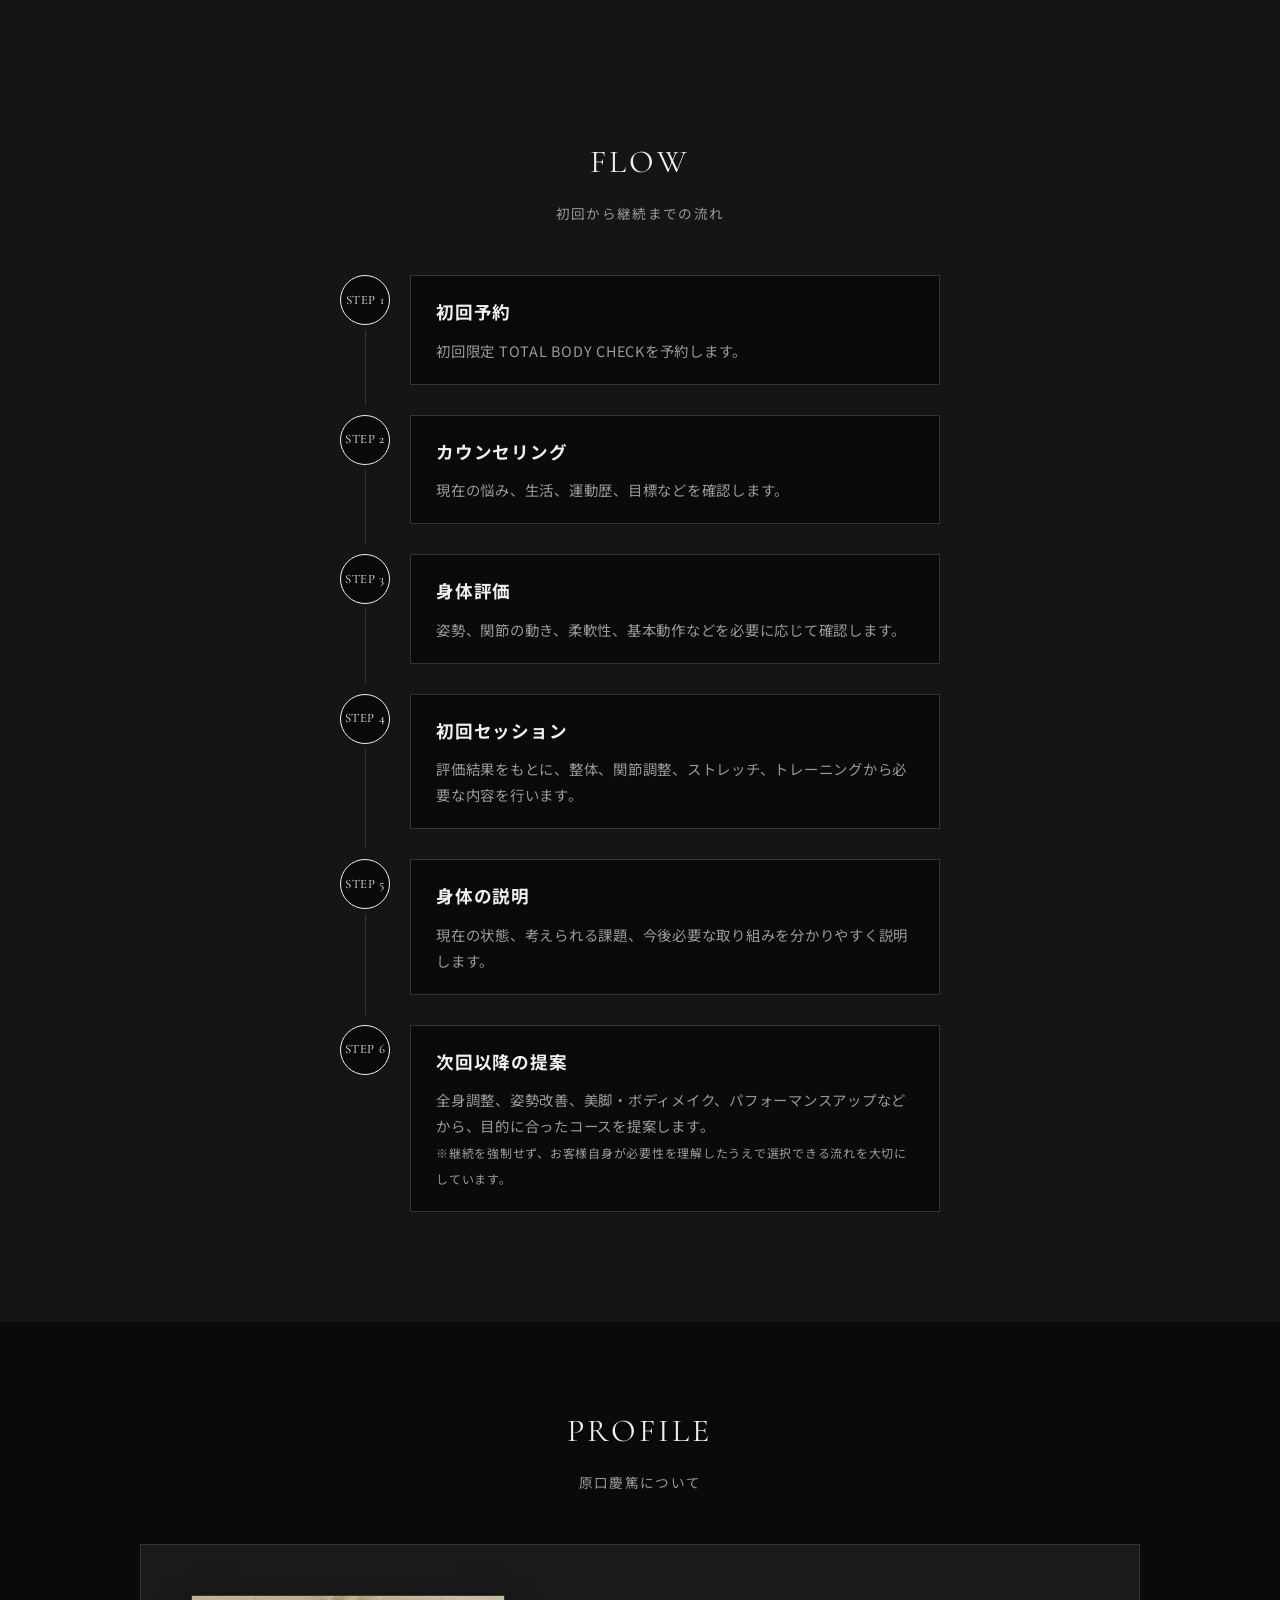
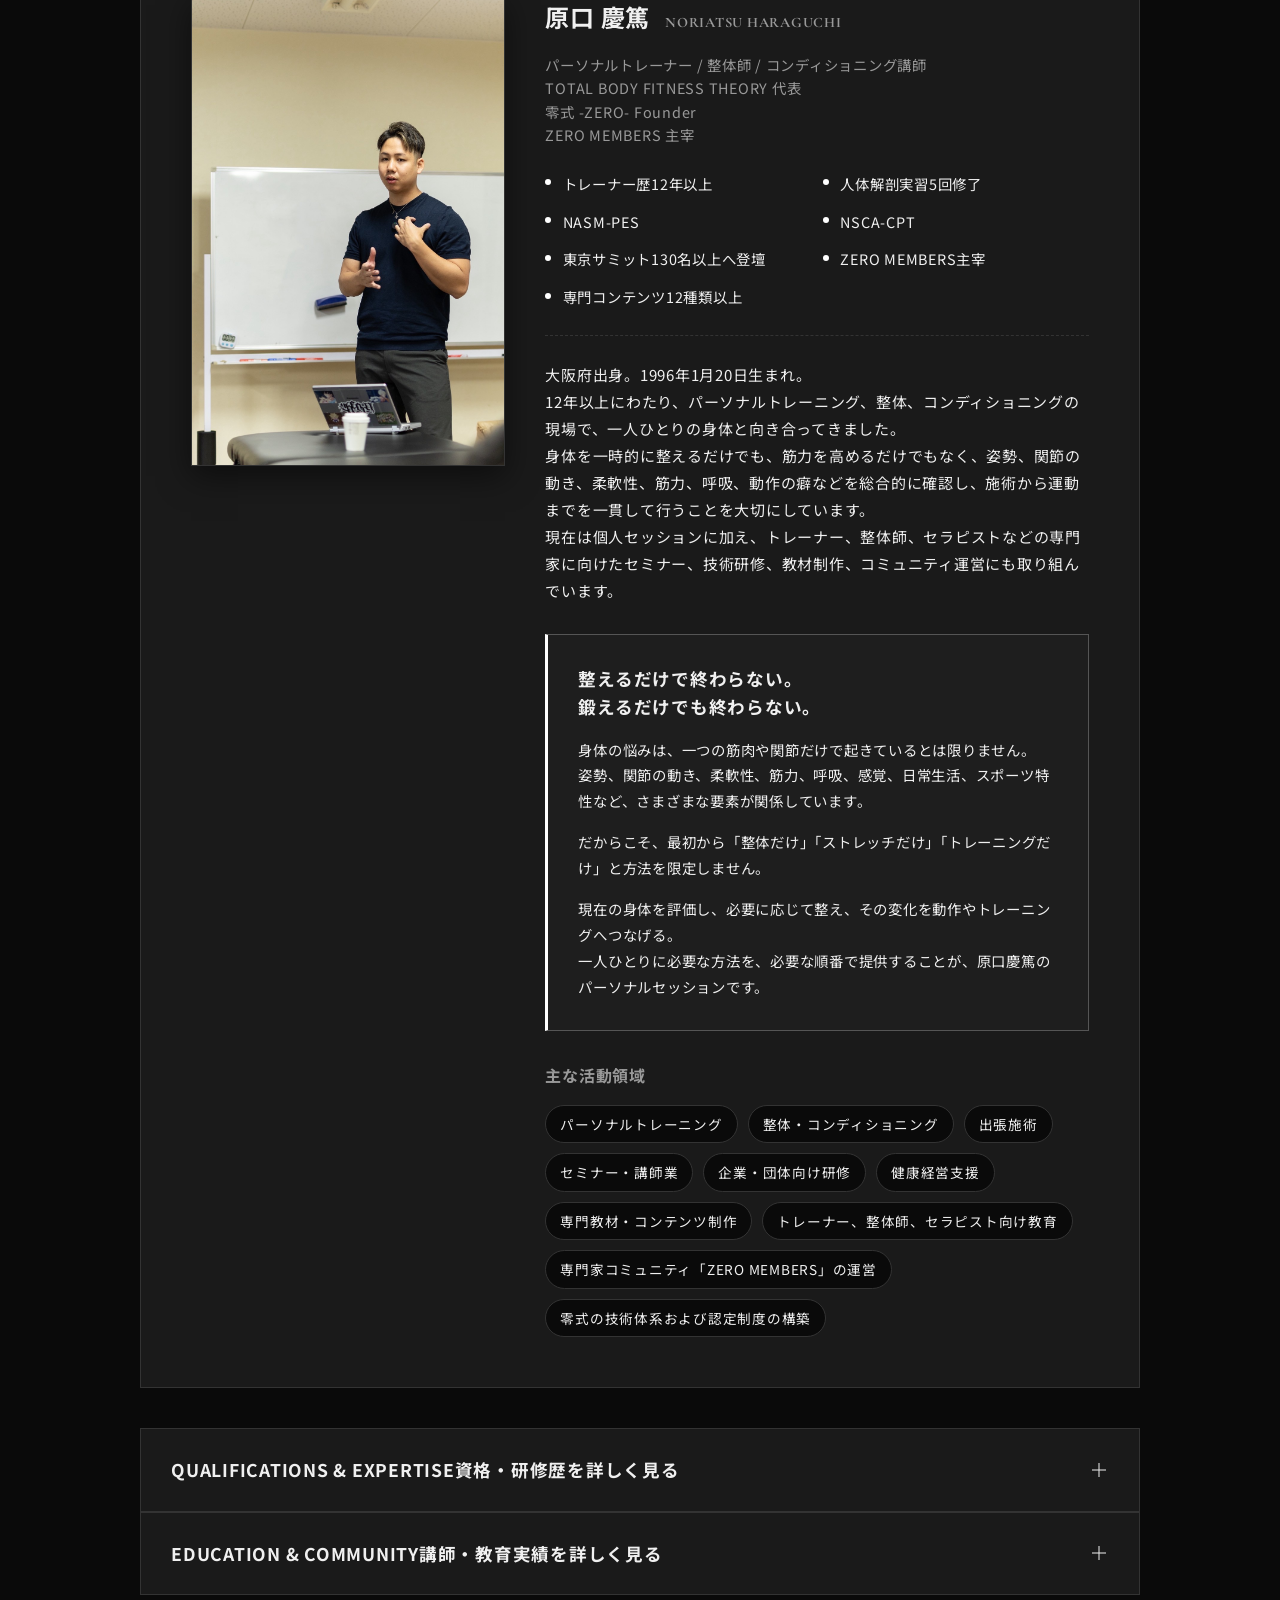
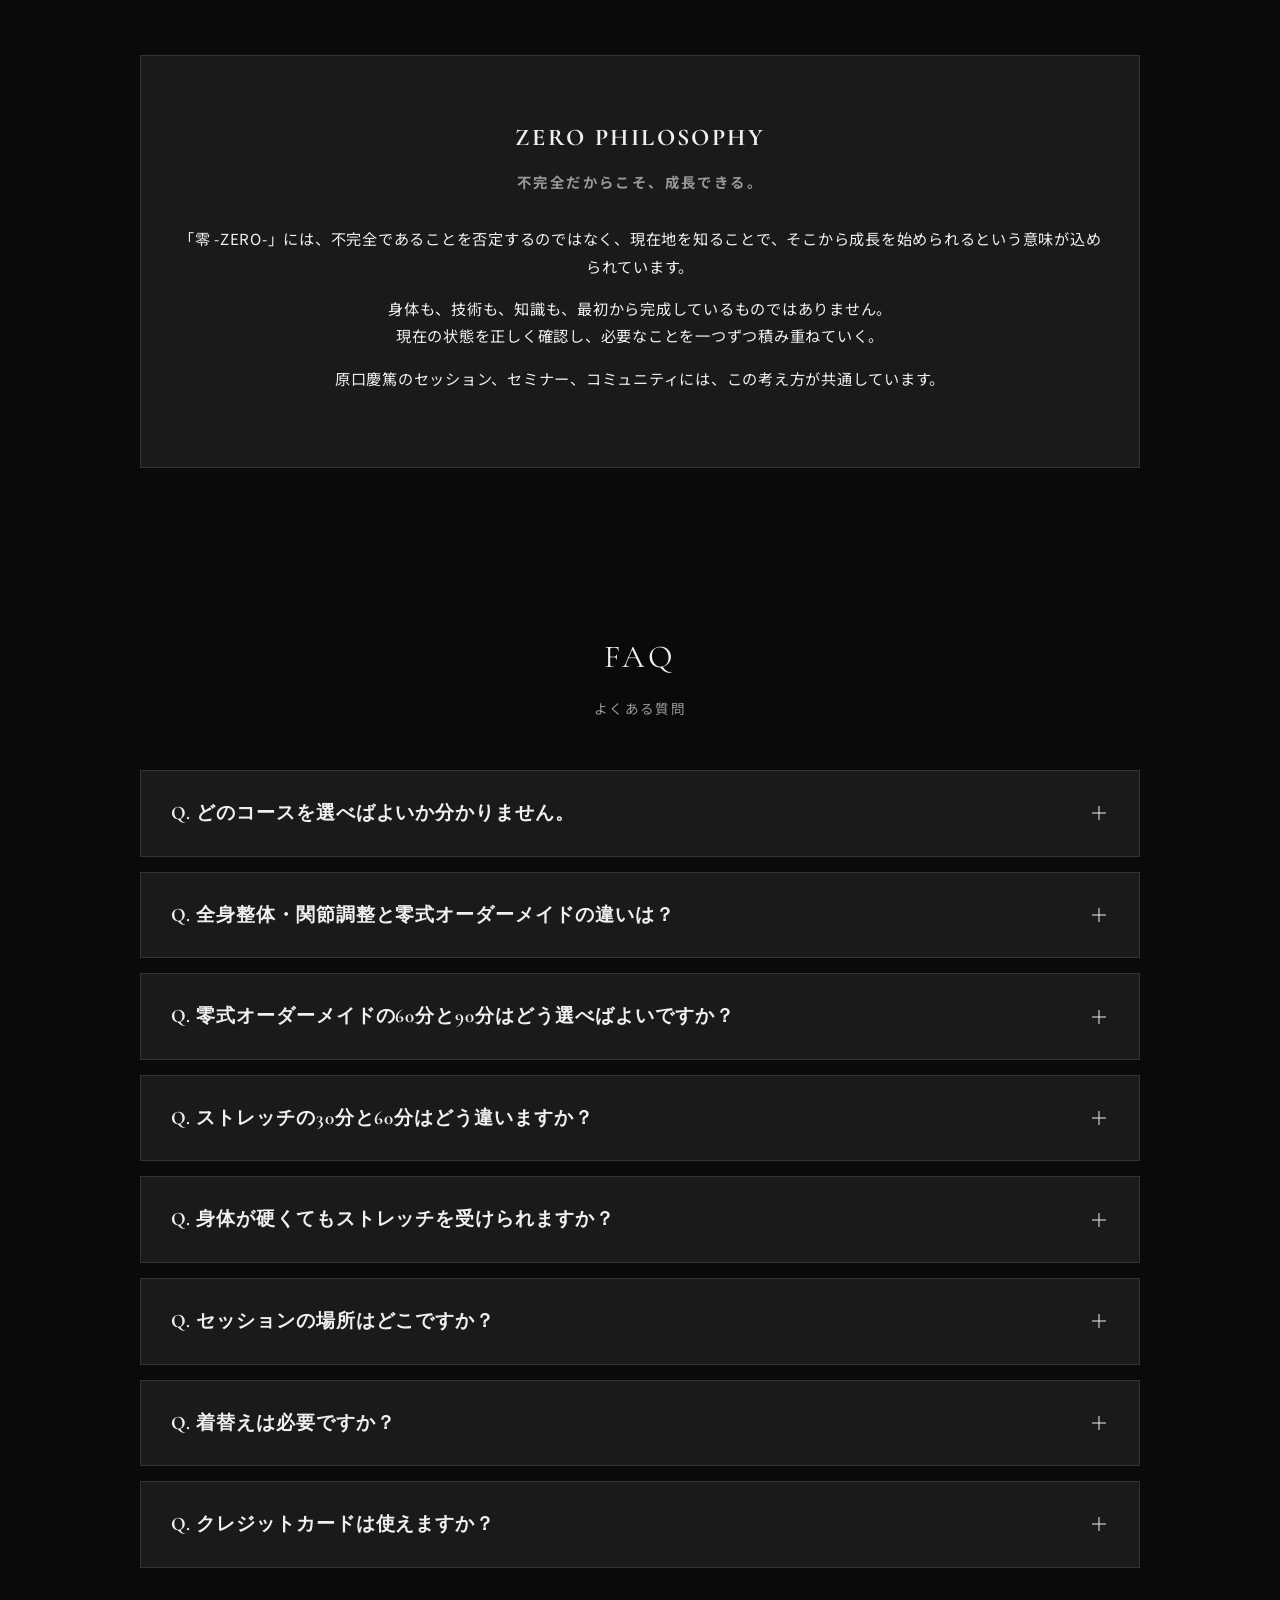
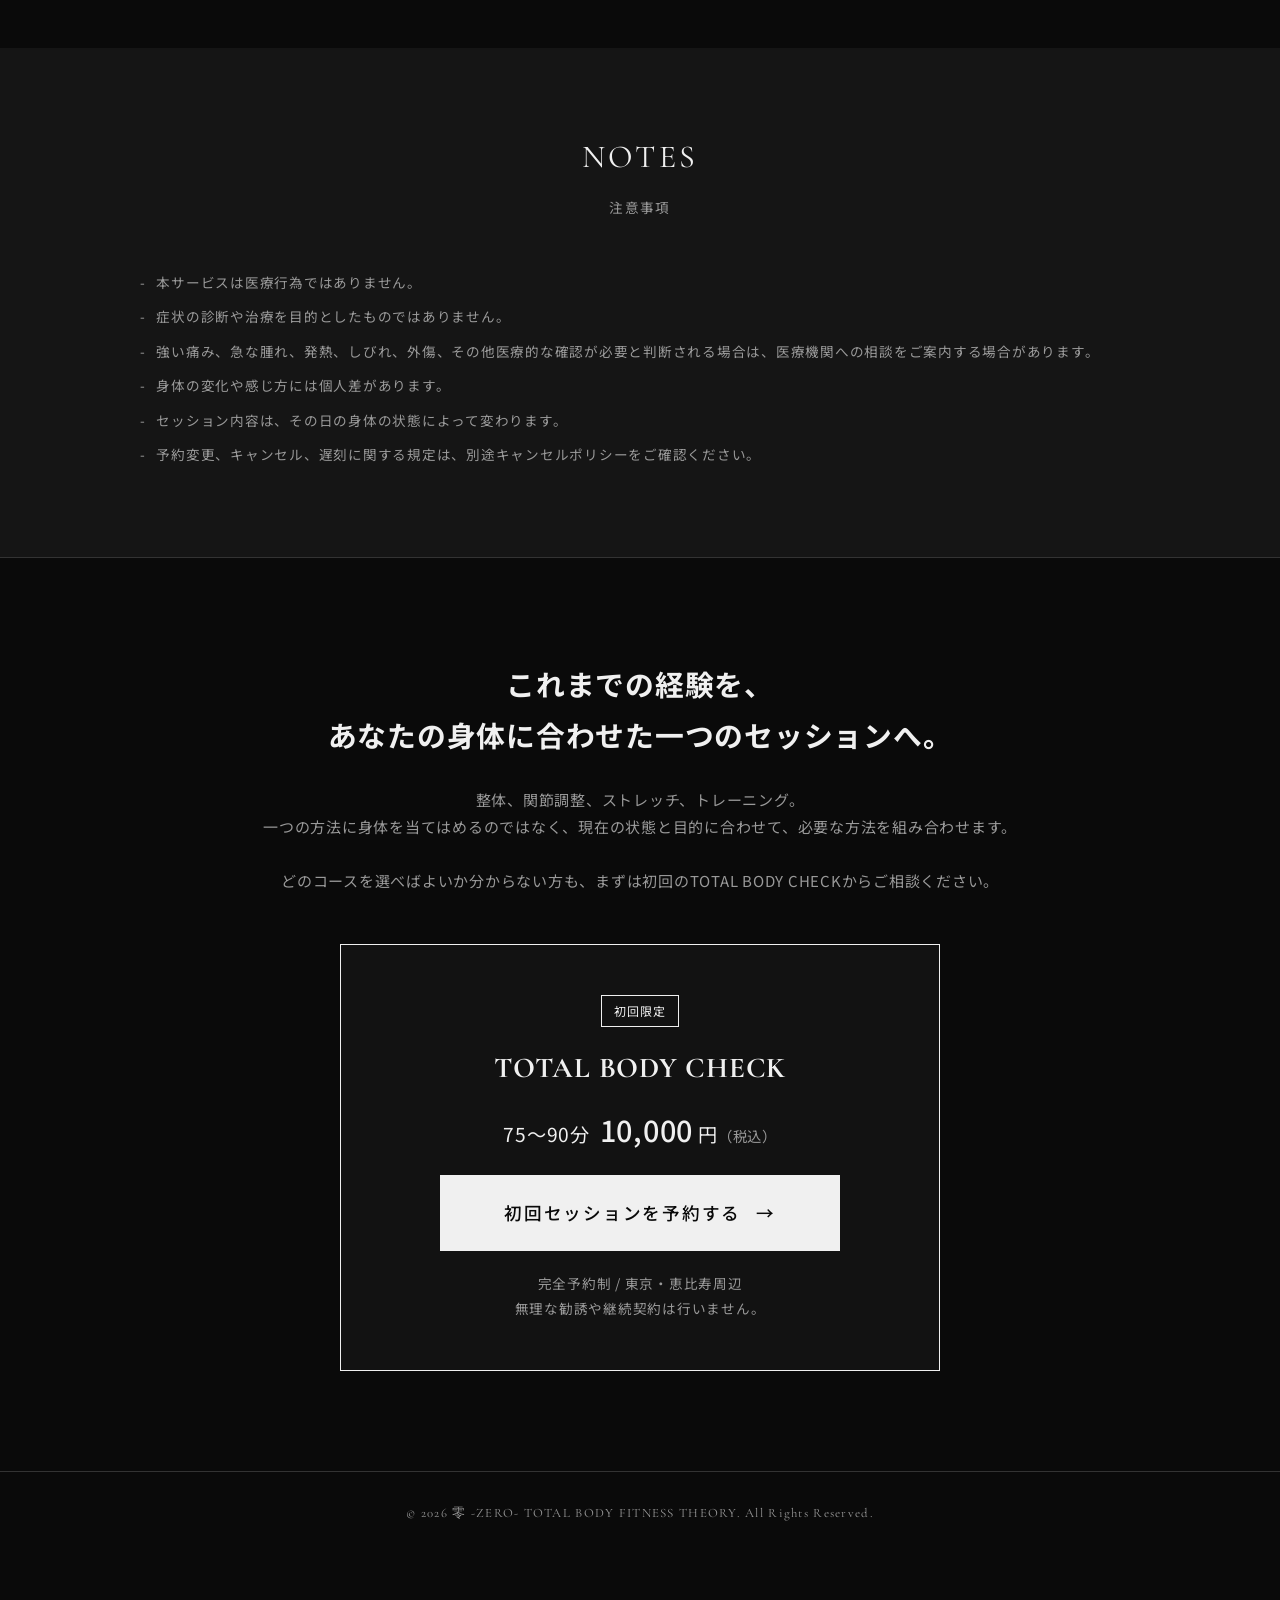
==== commit 9282886c: "update: 活動エリアを恵比寿周辺に変更し、場所のFAQを追加 Co-Authored-By: Claude Opus 5.5 <noreply@anthropic.com>" ====
--- a/index.html
+++ b/index.html
@@ -3,11 +3,11 @@
 <head>
     <meta charset="UTF-8">
     <meta name="viewport" content="width=device-width, initial-scale=1.0">
-    <title>原口慶篤 パーソナルセッション | 零 -ZERO-</title>
-    <meta name="description" content="整体・関節調整・ストレッチ・トレーニングを組み合わせ、今の身体に本当に必要なセッションを提供する原口慶篤のパーソナルセッション。東京・完全予約制。">
+    <title>恵比寿の整体・パーソナルトレーニング｜原口慶篤 パーソナルセッション | 零 -ZERO-</title>
+    <meta name="description" content="整体・関節調整・ストレッチ・トレーニングを組み合わせ、今の身体に本当に必要なセッションを提供する原口慶篤のパーソナルセッション。東京・恵比寿周辺／完全予約制。">
     <!-- OGP Settings -->
-    <meta property="og:title" content="原口慶篤 パーソナルセッション | 零 -ZERO-">
-    <meta property="og:description" content="整体・関節調整・ストレッチ・トレーニングを組み合わせ、今の身体に本当に必要なセッションを提供する原口慶篤のパーソナルセッション。東京・完全予約制。">
+    <meta property="og:title" content="恵比寿の整体・パーソナルトレーニング｜原口慶篤 パーソナルセッション | 零 -ZERO-">
+    <meta property="og:description" content="整体・関節調整・ストレッチ・トレーニングを組み合わせ、今の身体に本当に必要なセッションを提供する原口慶篤のパーソナルセッション。東京・恵比寿周辺／完全予約制。">
     <meta property="og:type" content="website">
     <meta property="og:url" content="https://noriatsu3377-hue.github.io/Fee/">
     <meta property="og:image" content="https://noriatsu3377-hue.github.io/Fee/anatomy1のコピー.jpg">
@@ -48,7 +48,7 @@
             </p>
             
             <div class="hero-info">
-                <p>東京・完全予約制</p>
+                <p>東京・恵比寿周辺／完全予約制</p>
                 <div class="hero-price-box">
                     <span class="badge">初回限定</span>
                     <h3>TOTAL BODY CHECK</h3>
@@ -1056,6 +1056,17 @@
                 <details class="accordion">
                     <summary class="accordion-header">
                         <div class="acc-title-wrap">
+                            <h3>Q. セッションの場所はどこですか？</h3>
+                        </div>
+                        <div class="acc-icon"></div>
+                    </summary>
+                    <div class="accordion-body">
+                        <p>恵比寿駅周辺のプライベートなレンタルスペースで行っています。ご予約の日時が確定しましたら、公式LINEで詳しい場所をご案内いたします。</p>
+                    </div>
+                </details>
+                <details class="accordion">
+                    <summary class="accordion-header">
+                        <div class="acc-title-wrap">
                             <h3>Q. 着替えは必要ですか？</h3>
                         </div>
                         <div class="acc-icon"></div>
@@ -1114,7 +1125,7 @@
                     <span class="cta-arrow">→</span>
                 </a>
                 
-                <p class="cta-note">完全予約制 / 東京<br>無理な勧誘や継続契約は行いません。</p>
+                <p class="cta-note">完全予約制 / 東京・恵比寿周辺<br>無理な勧誘や継続契約は行いません。</p>
             </div>
         </div>
     </section>
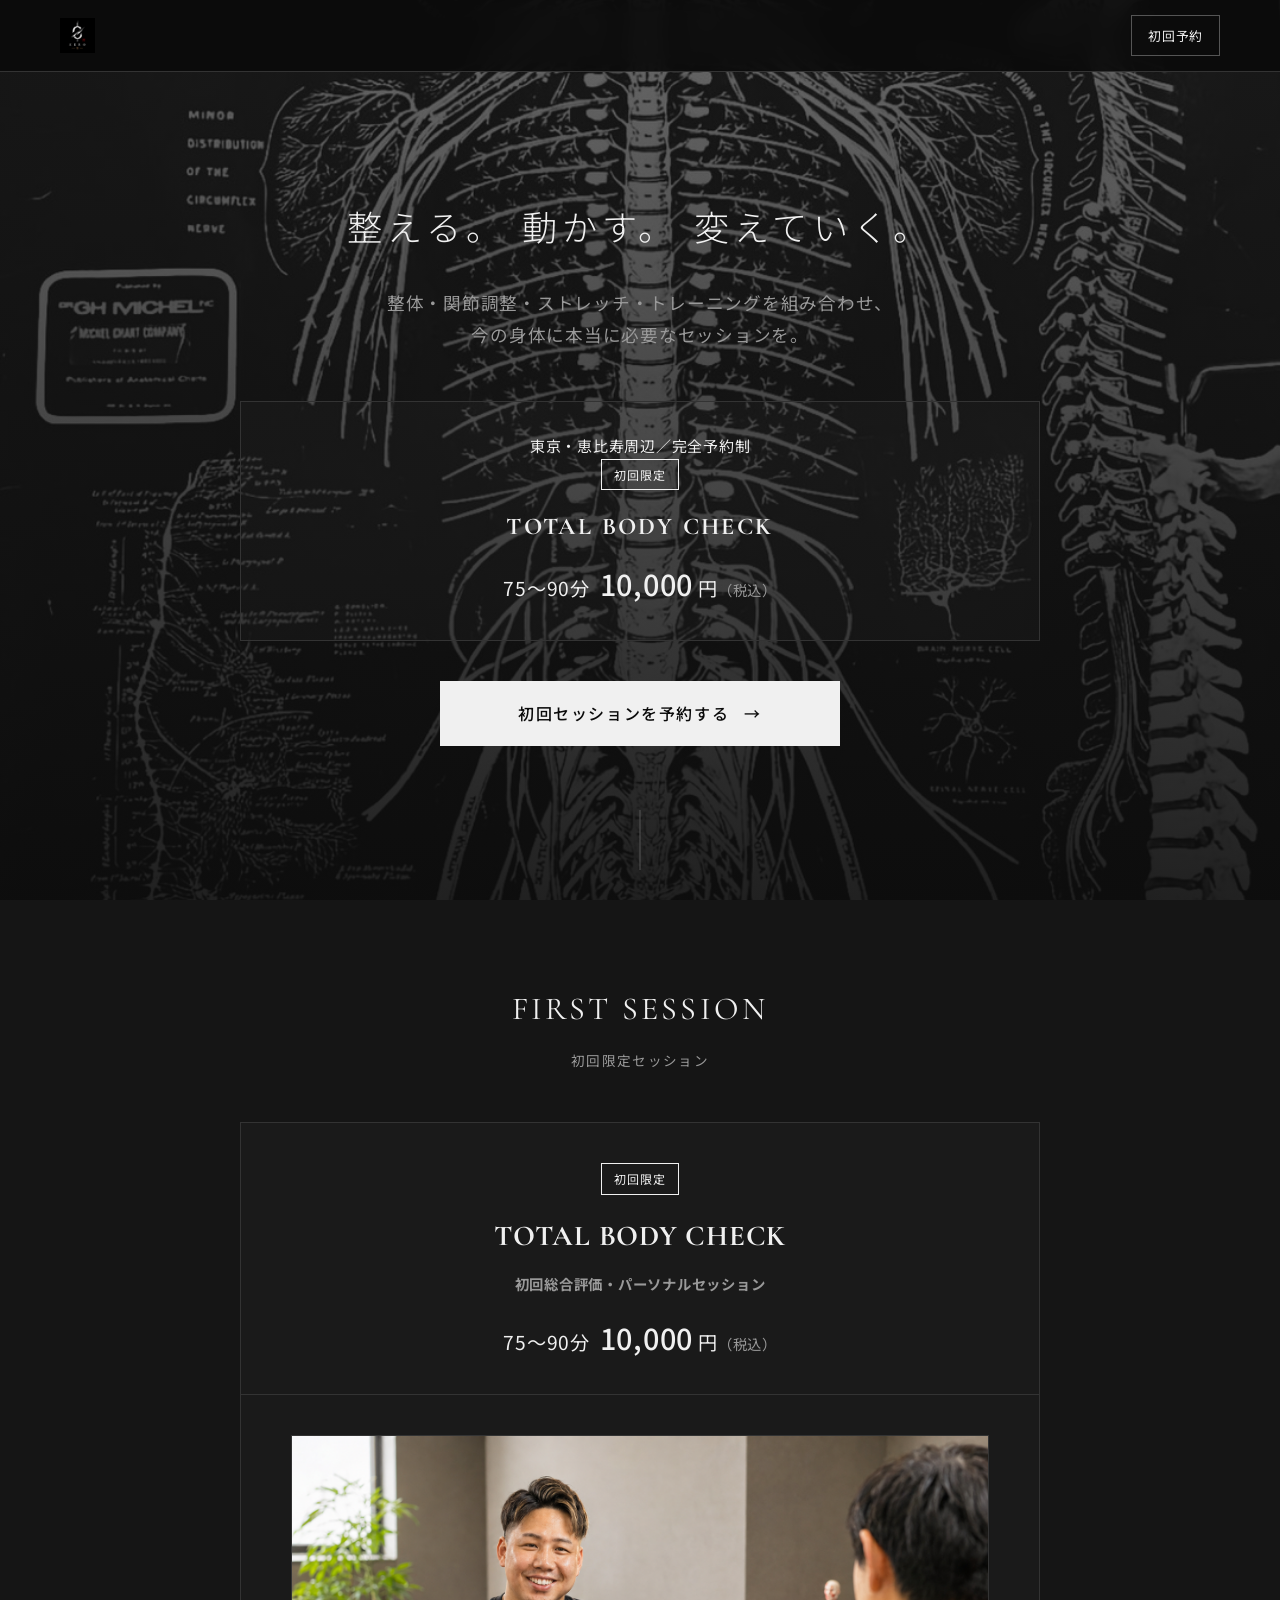
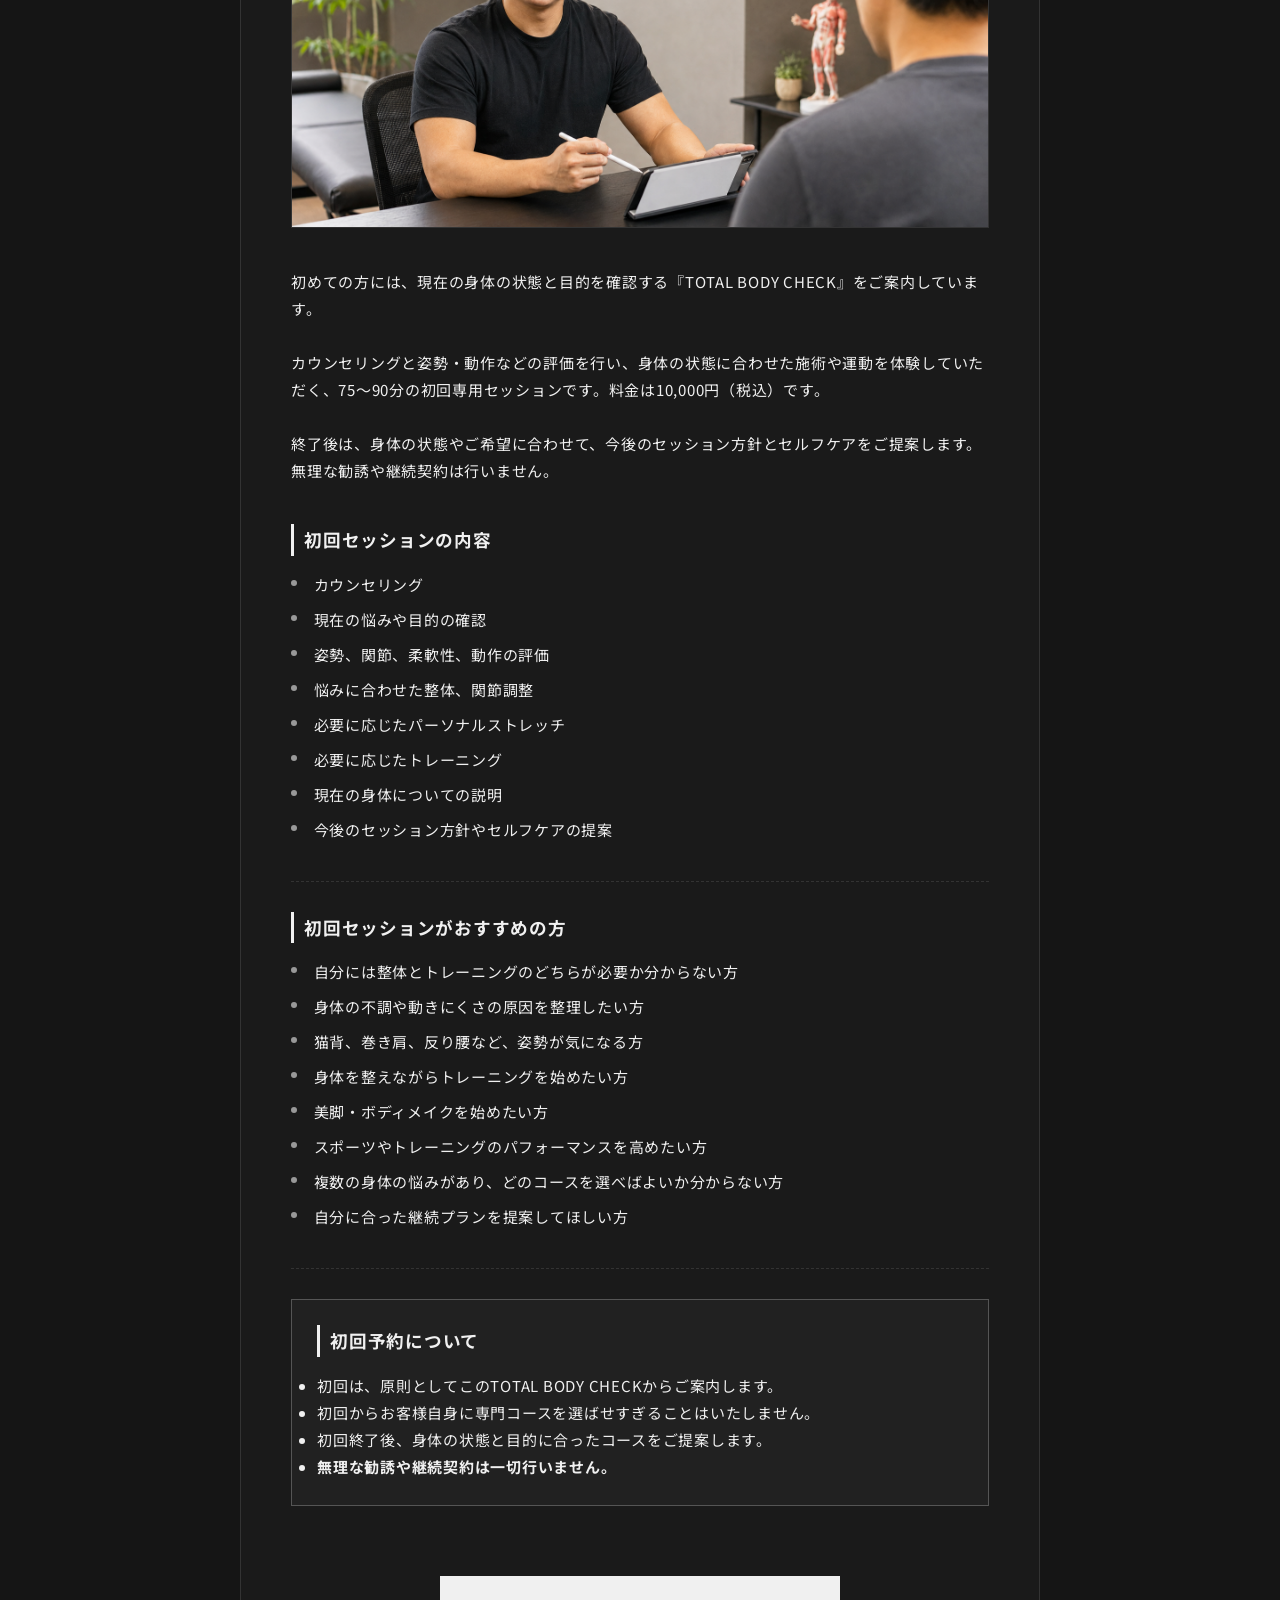
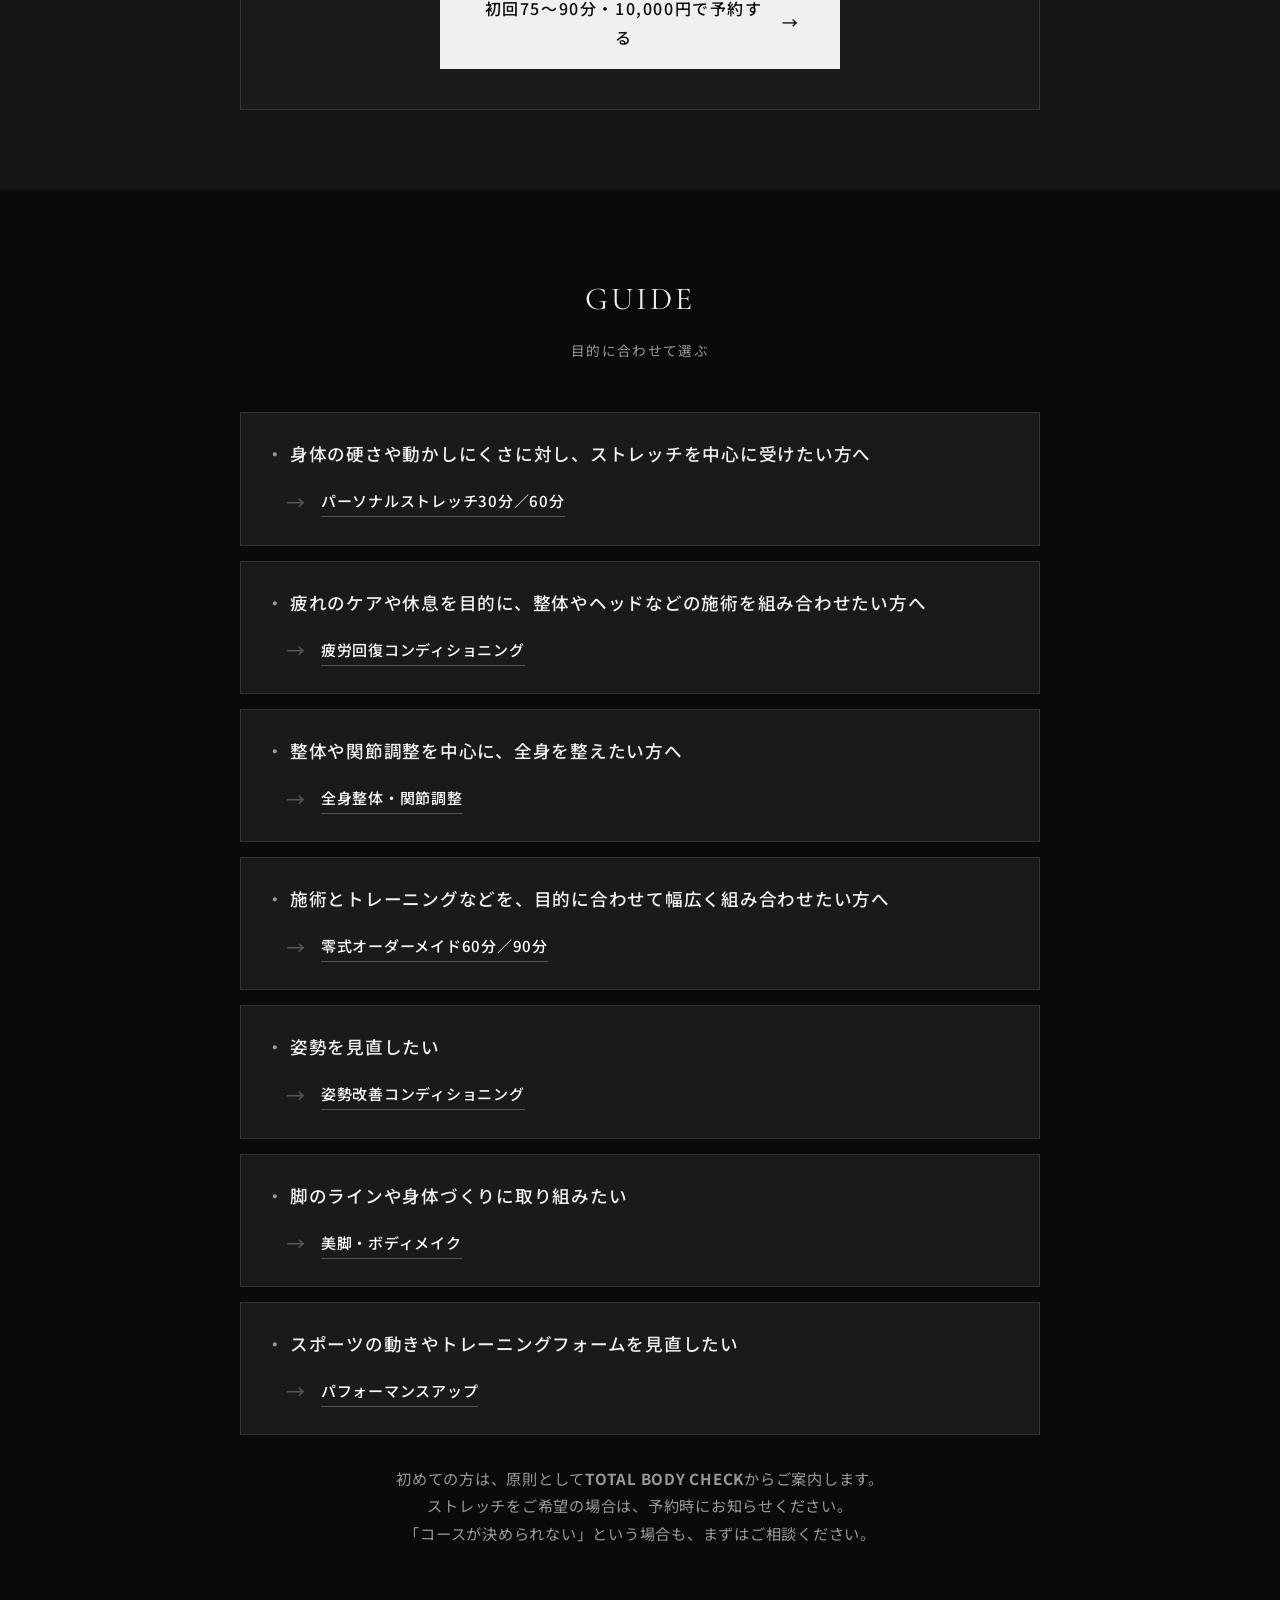
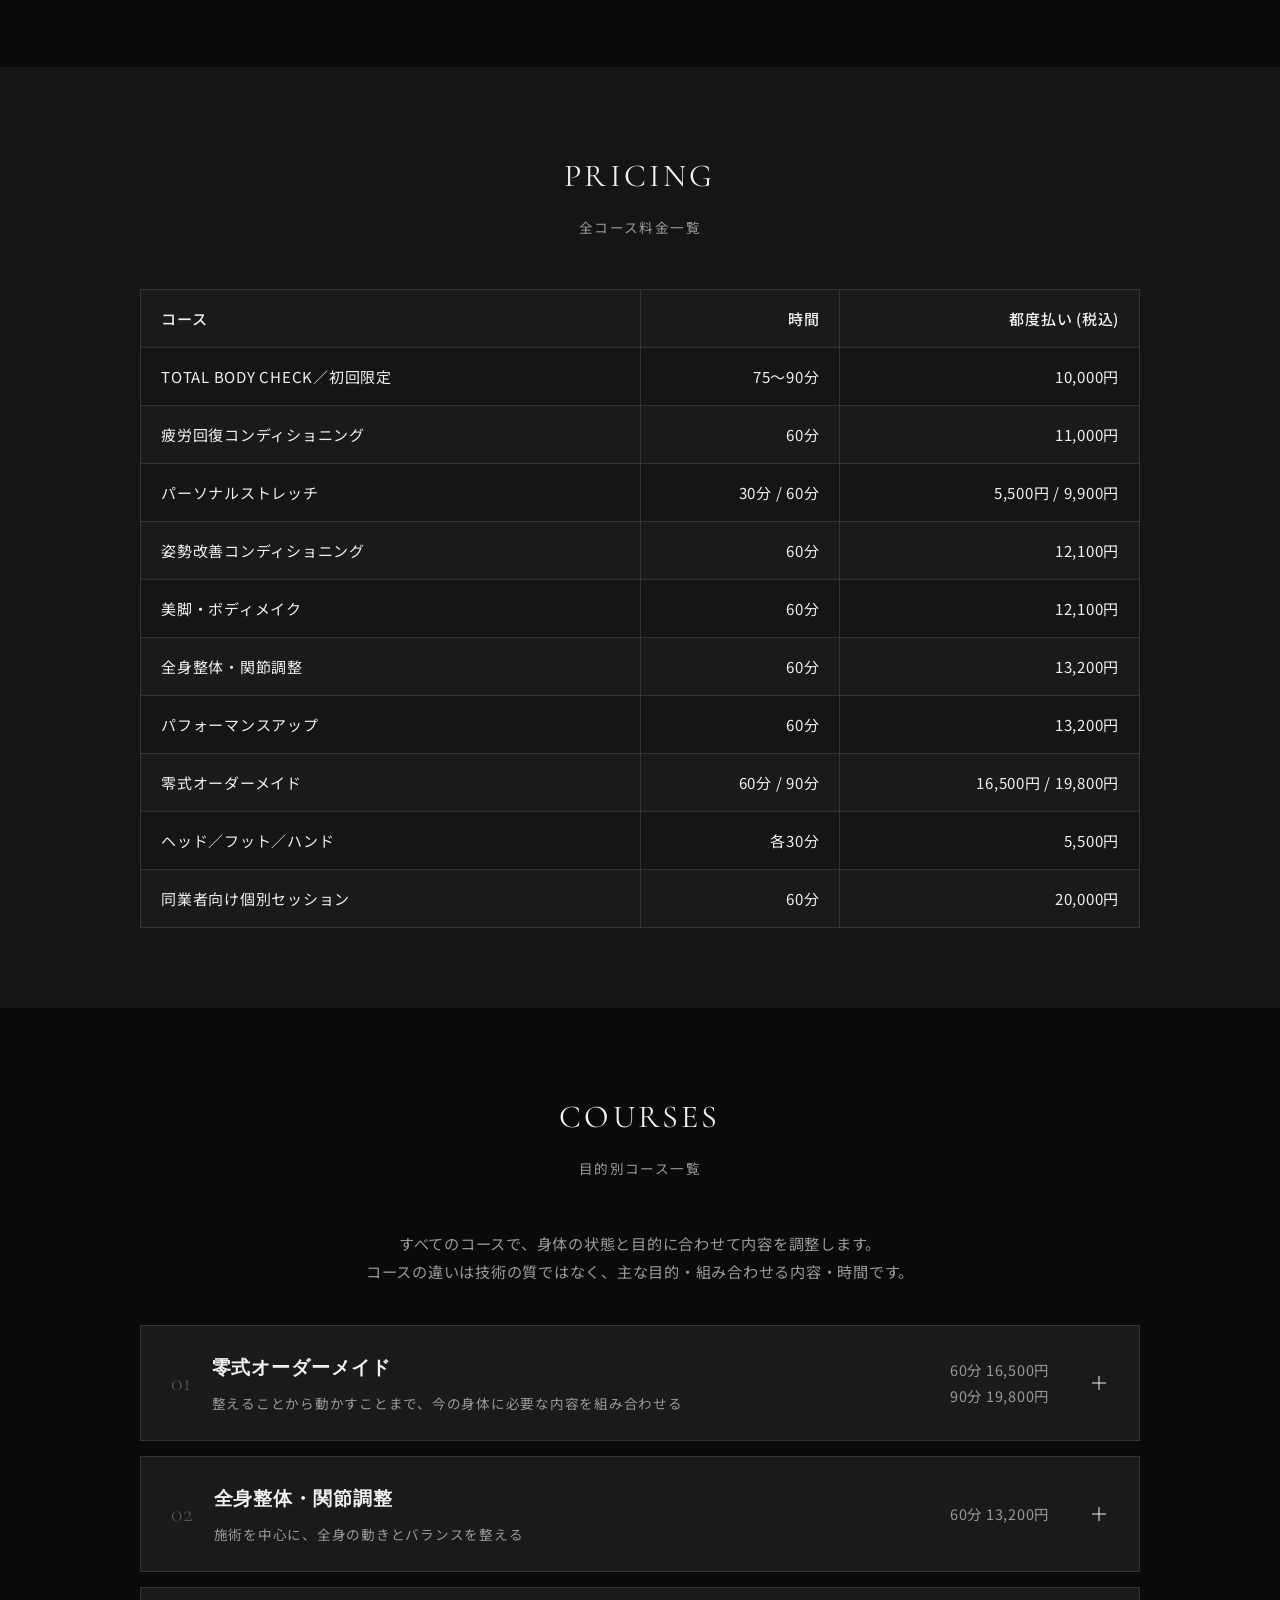
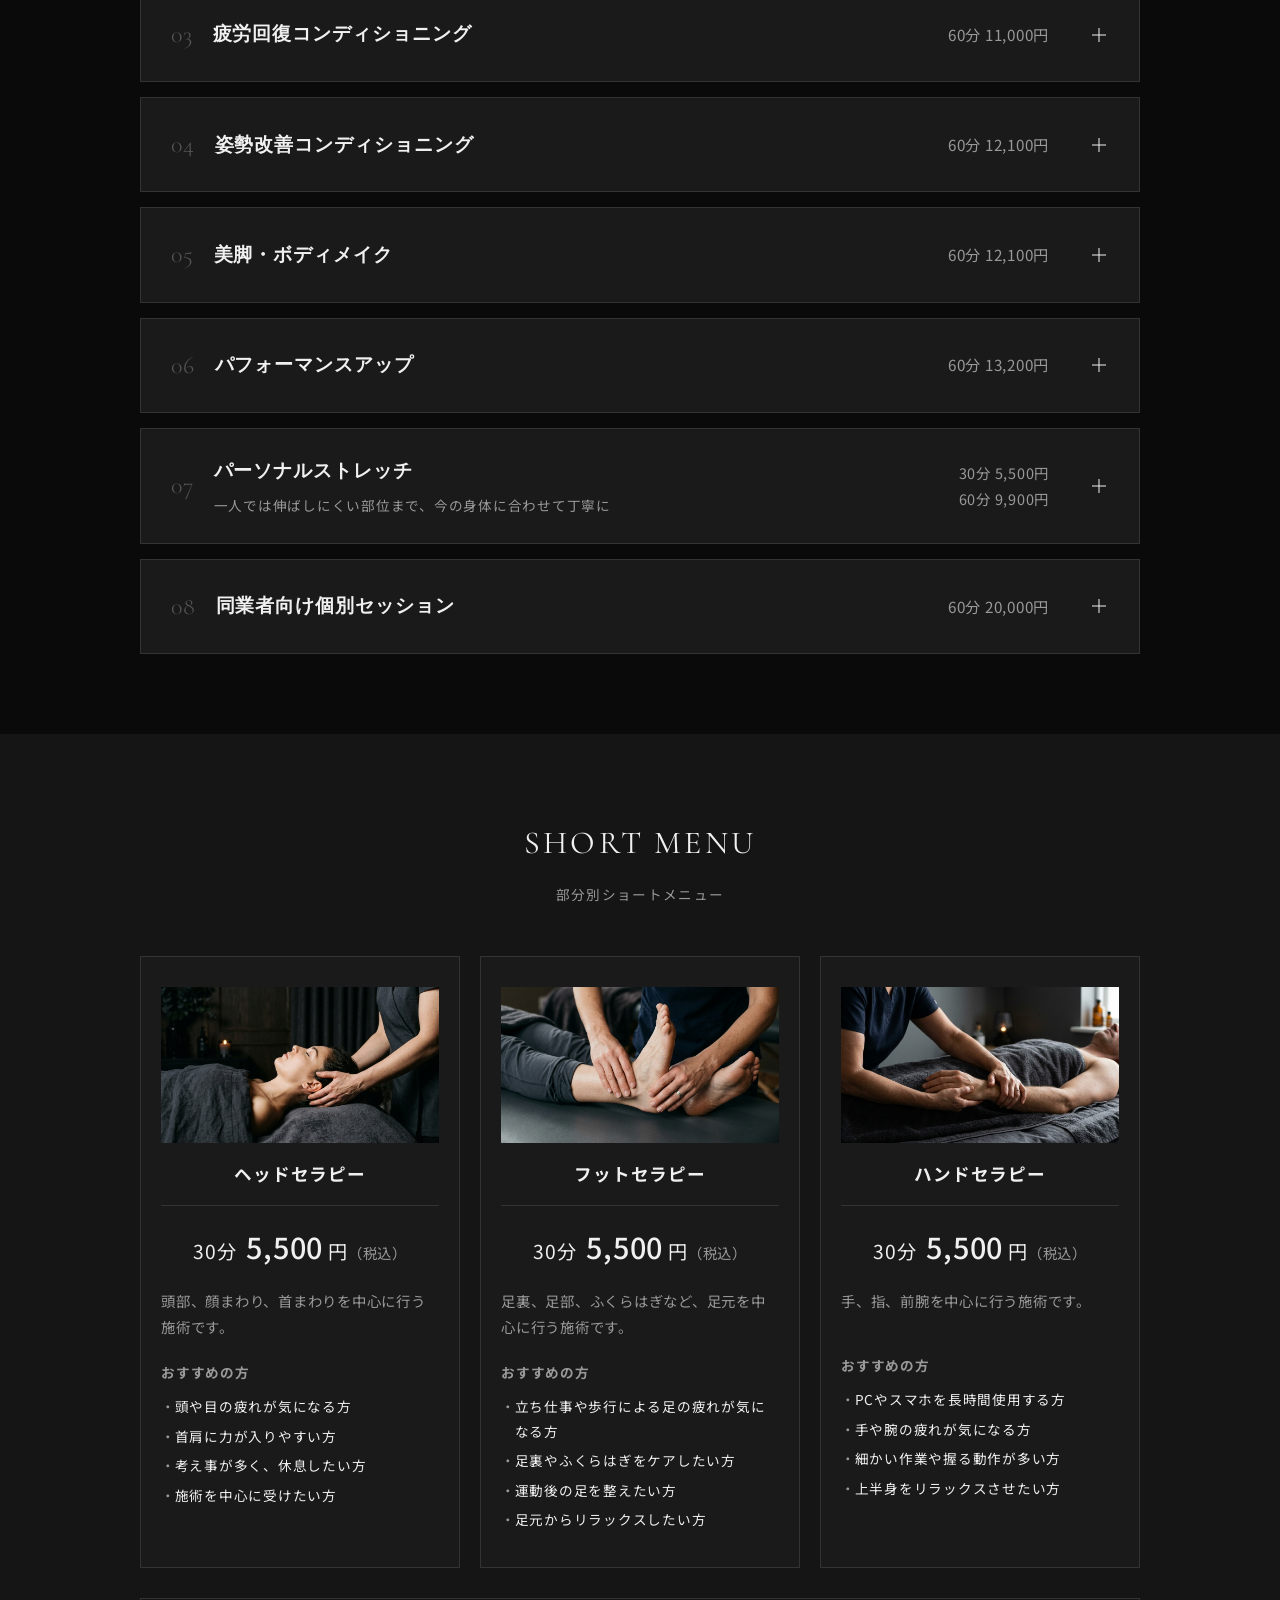
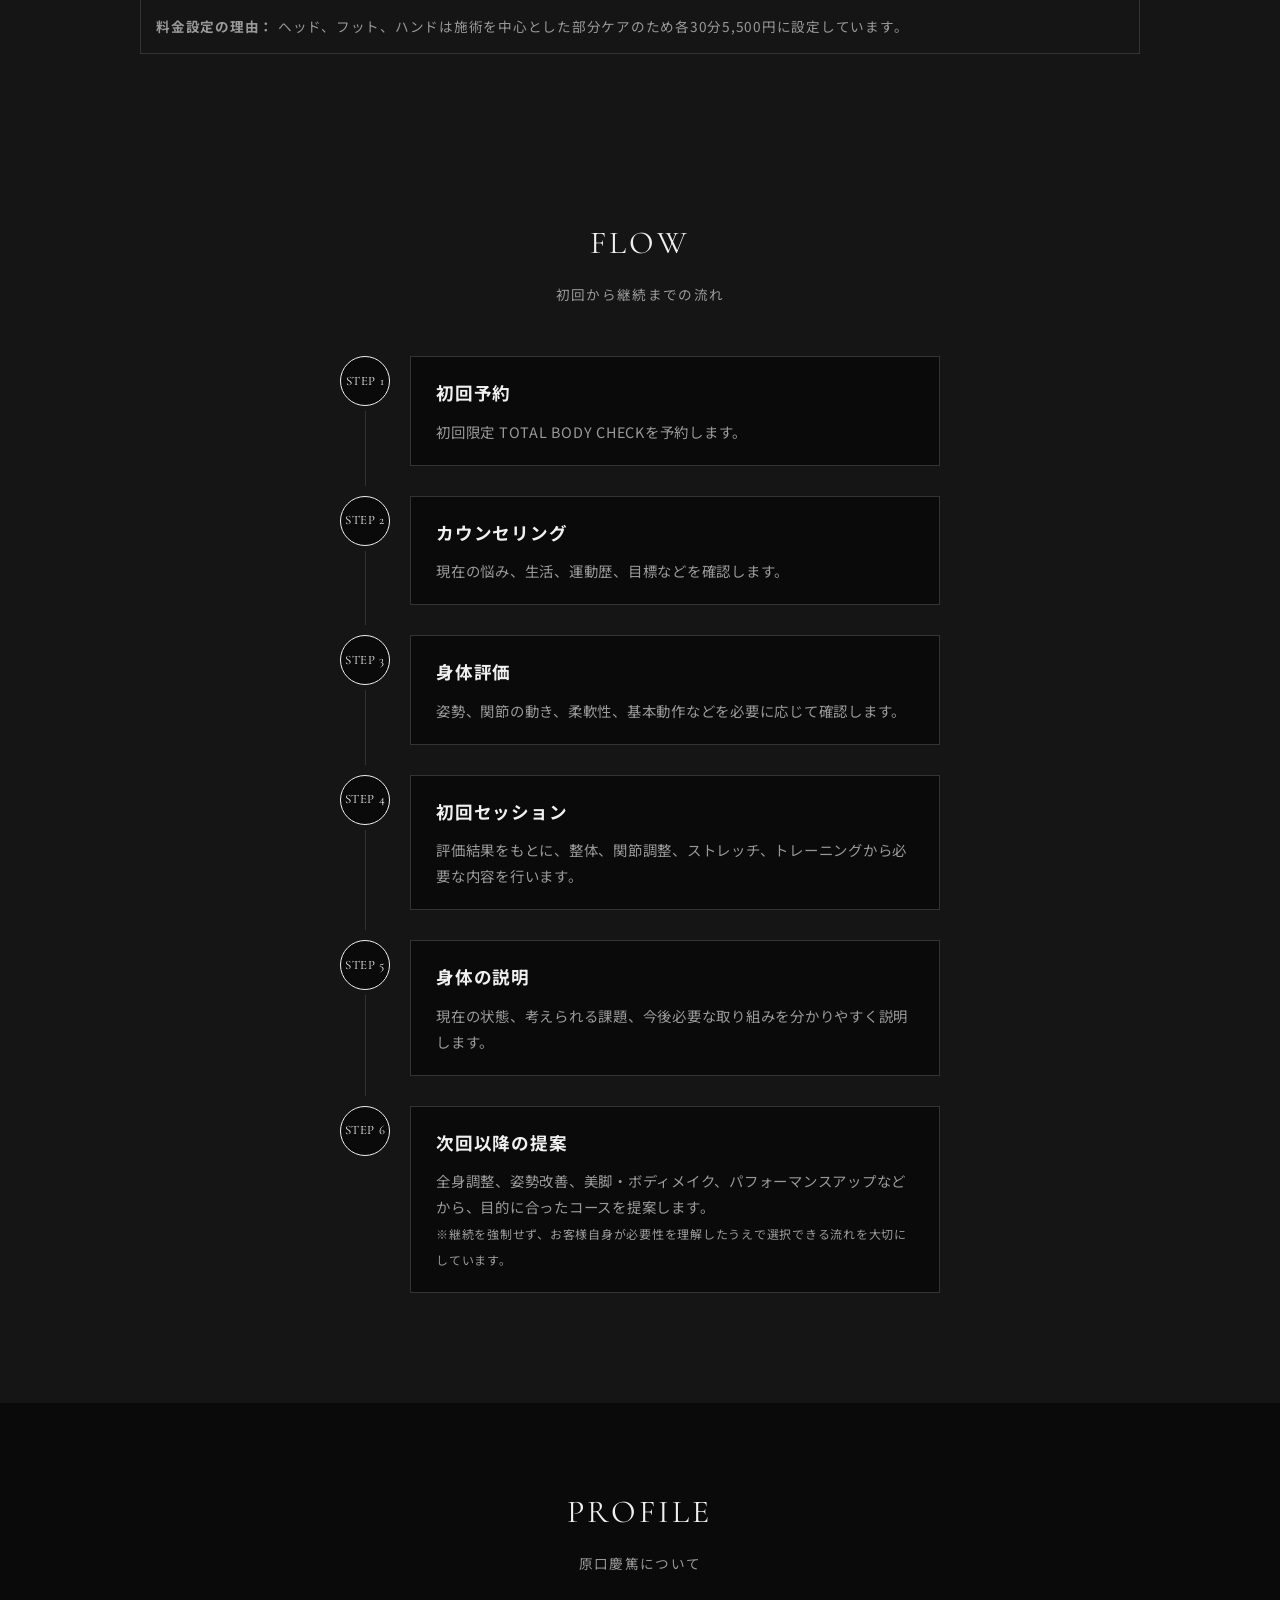
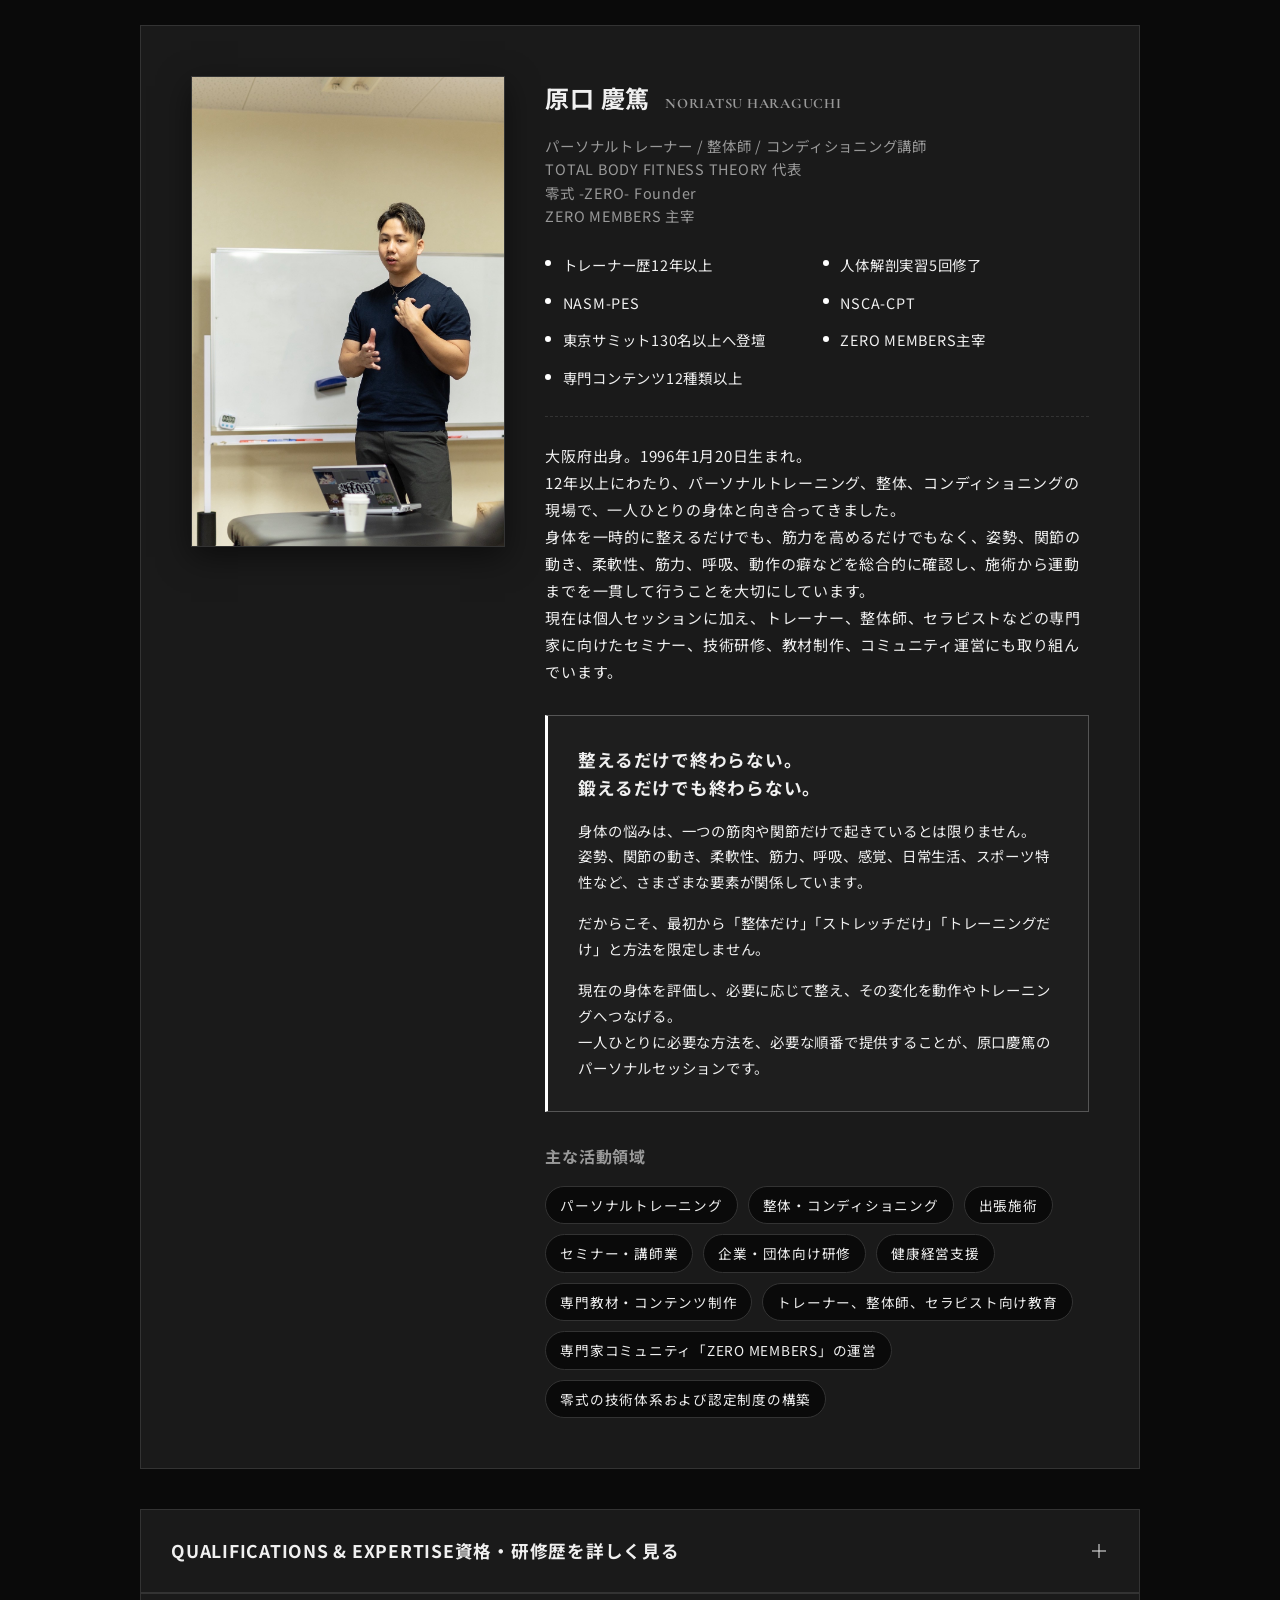
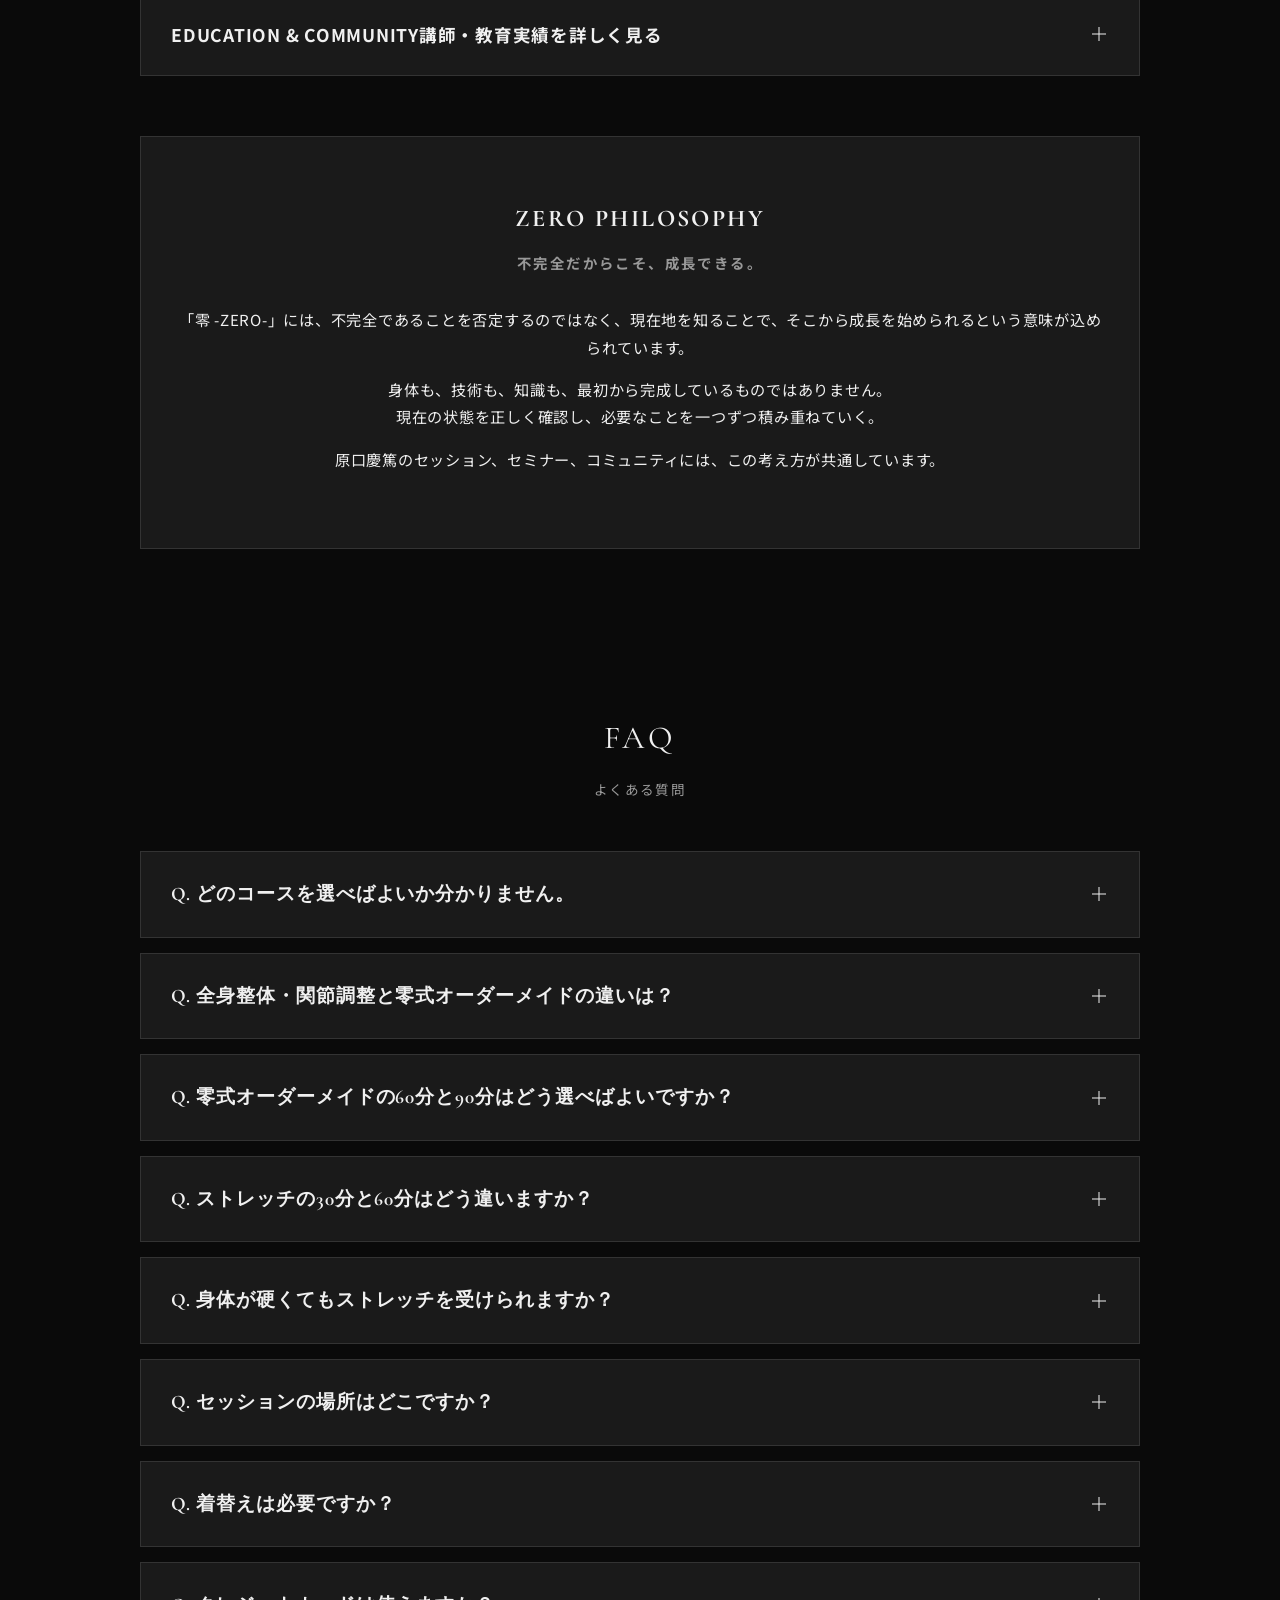
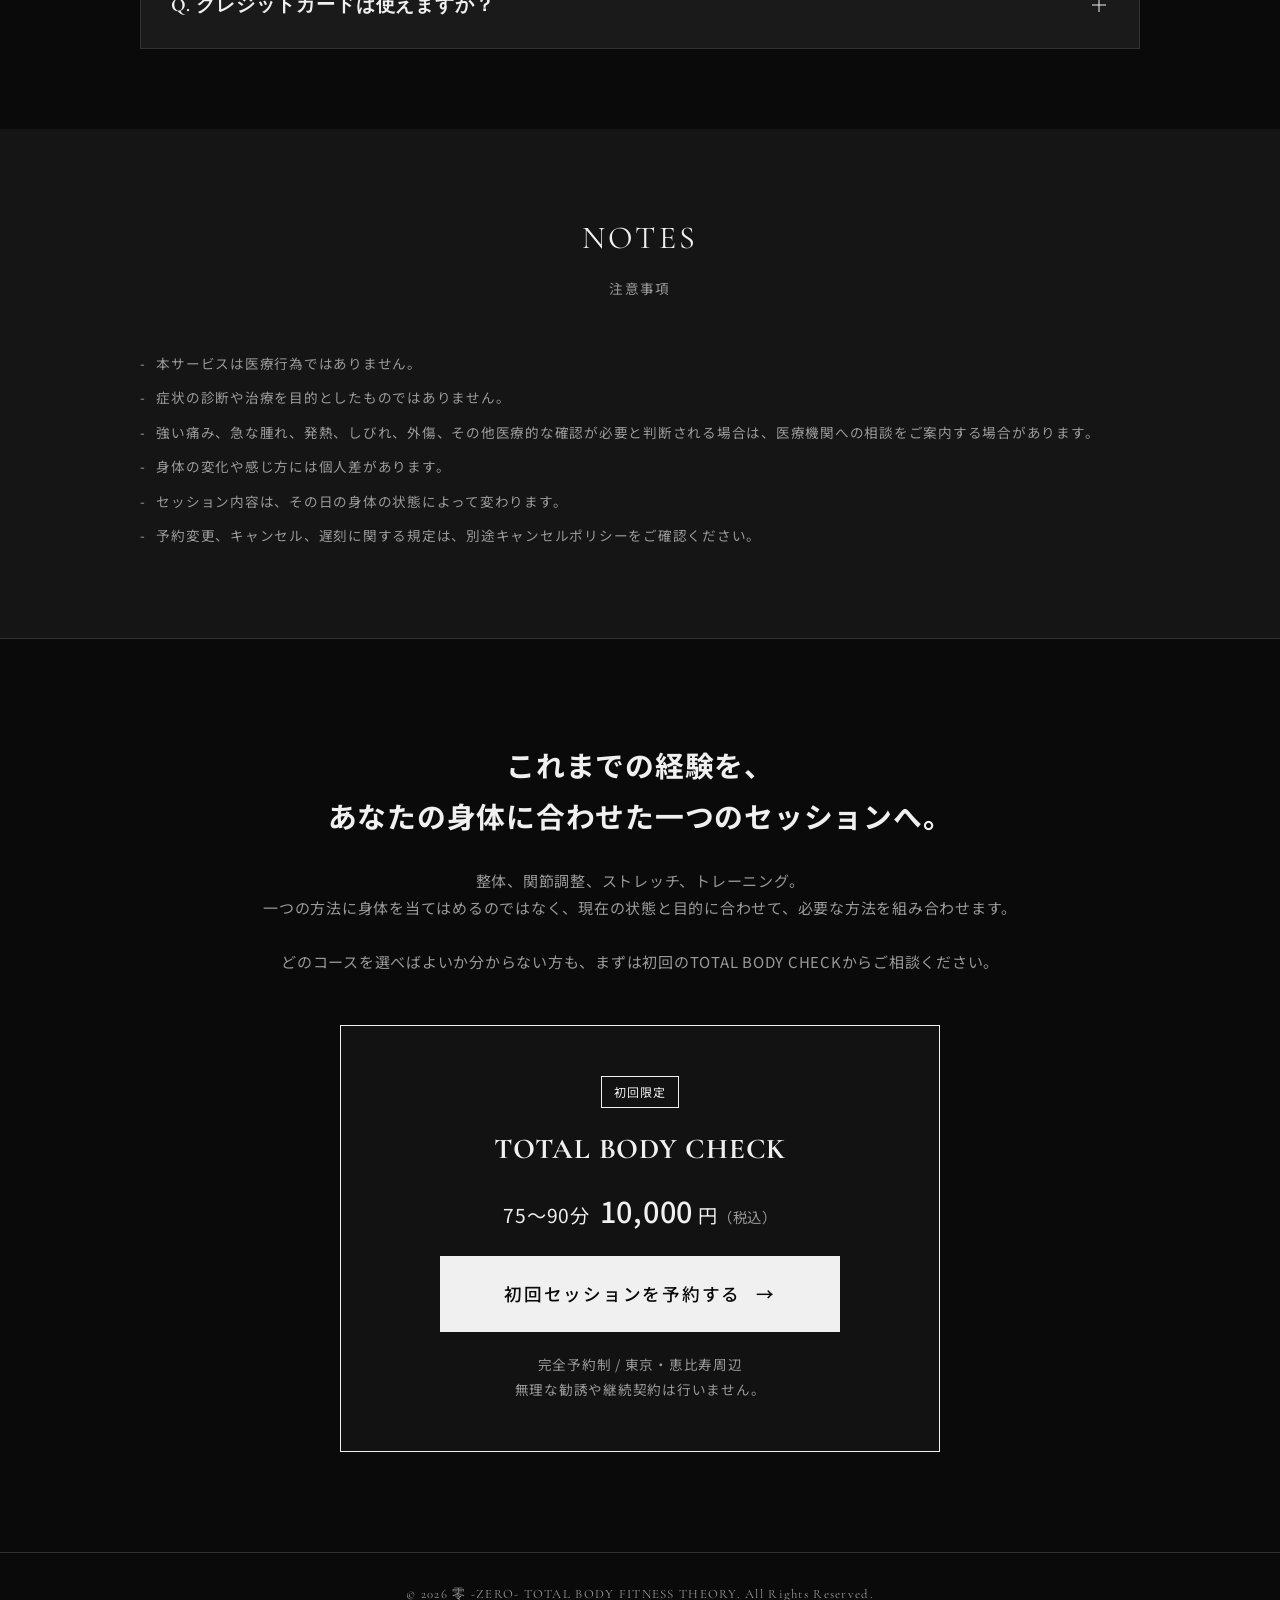
==== commit 94b8e66b: "update: rewrite trial session description and remove price comparison" ====
--- a/index.html
+++ b/index.html
@@ -81,8 +81,9 @@
                     <img src="./0bf8b904-be38-40a4-91f2-05913a586911.png" alt="カウンセリングの様子" class="content-image" style="margin-top:0; object-position: center top; aspect-ratio: 16/9; object-fit: cover;">
                     
                     <p class="trial-desc">
-                        通常の60分セッションは15,000〜18,000円ですが、初めての方が現在の身体を知り、サービスとの相性を確認できる入口として、初回限定価格を設定しています。<br><br>
-                        単なる値引きやお試し施術ではありません。身体の状態と目的を確認し、必要な施術または運動を実際に体験していただく、初回専用の総合セッションです。
+                        初めての方には、現在の身体の状態と目的を確認する『TOTAL BODY CHECK』をご案内しています。<br><br>
+                        カウンセリングと姿勢・動作などの評価を行い、身体の状態に合わせた施術や運動を体験していただく、75〜90分の初回専用セッションです。料金は10,000円（税込）です。<br><br>
+                        終了後は、身体の状態やご希望に合わせて、今後のセッション方針とセルフケアをご提案します。無理な勧誘や継続契約は行いません。
                     </p>
                     
                     <div class="details-box">
@@ -877,11 +878,11 @@
                                     <strong>NSCA-CPT</strong>
                                     <span>National Strength and Conditioning Association Certified Personal Trainer</span>
                                 </li>
-                                <li><strong>オステオパシー研修</strong><span>スラスト BASIC／ADVANCE</span></li>
+                                <li><strong>オステオパシー修了書</strong><span>スラスト BASIC／ADVANCE</span></li>
                                 <li><strong>オステオパシー内臓調整テクニック研修</strong></li>
                                 <li><strong>人体解剖実習 5回修了</strong></li>
                                 <li><strong>ベーシックポールインストラクター</strong></li>
-                                <li><strong>赤十字救急法に関する資格・研修歴</strong></li>
+                                <li><strong>赤十字救急法救急員</strong></li>
                                 <li><strong>ダイエット力検定 C級</strong></li>
                                 <li><strong>睡眠力検定 C級</strong></li>
                                 <li><strong>美脚・美尻に関する専門研修</strong></li>
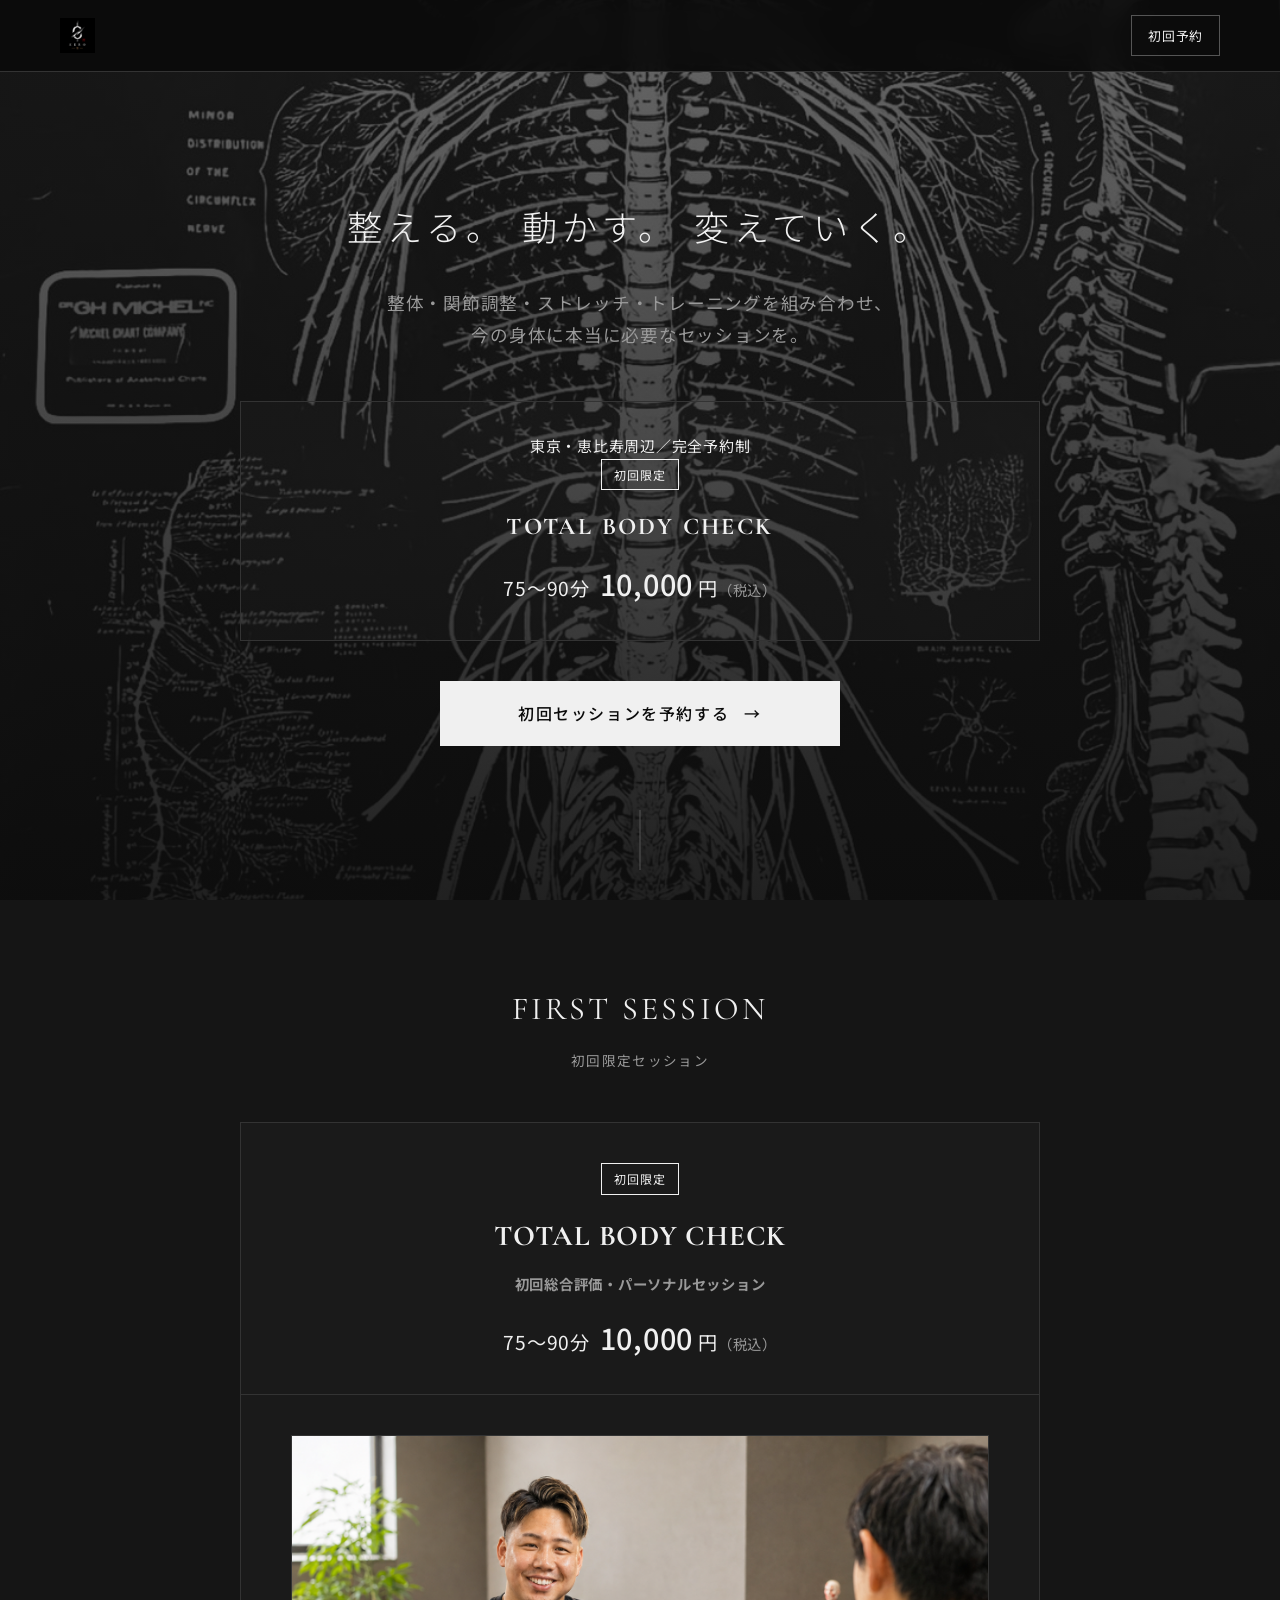
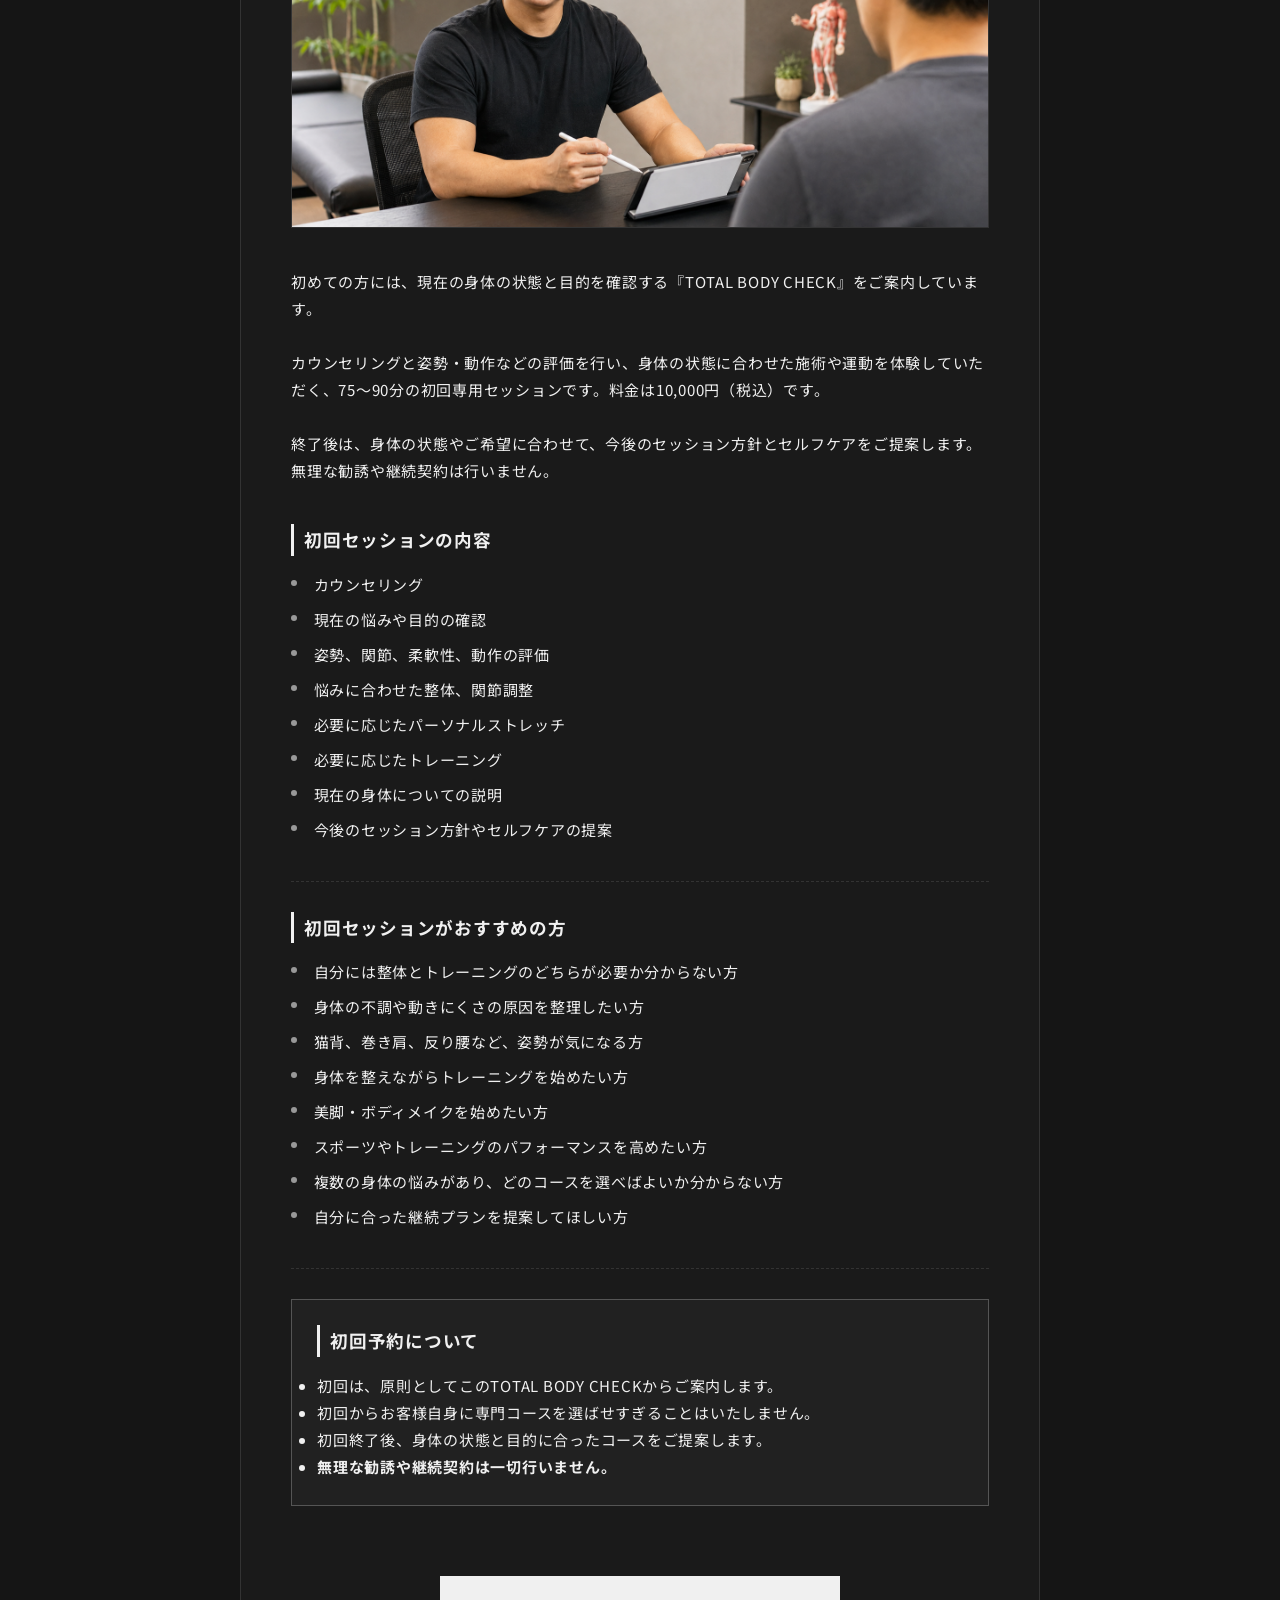
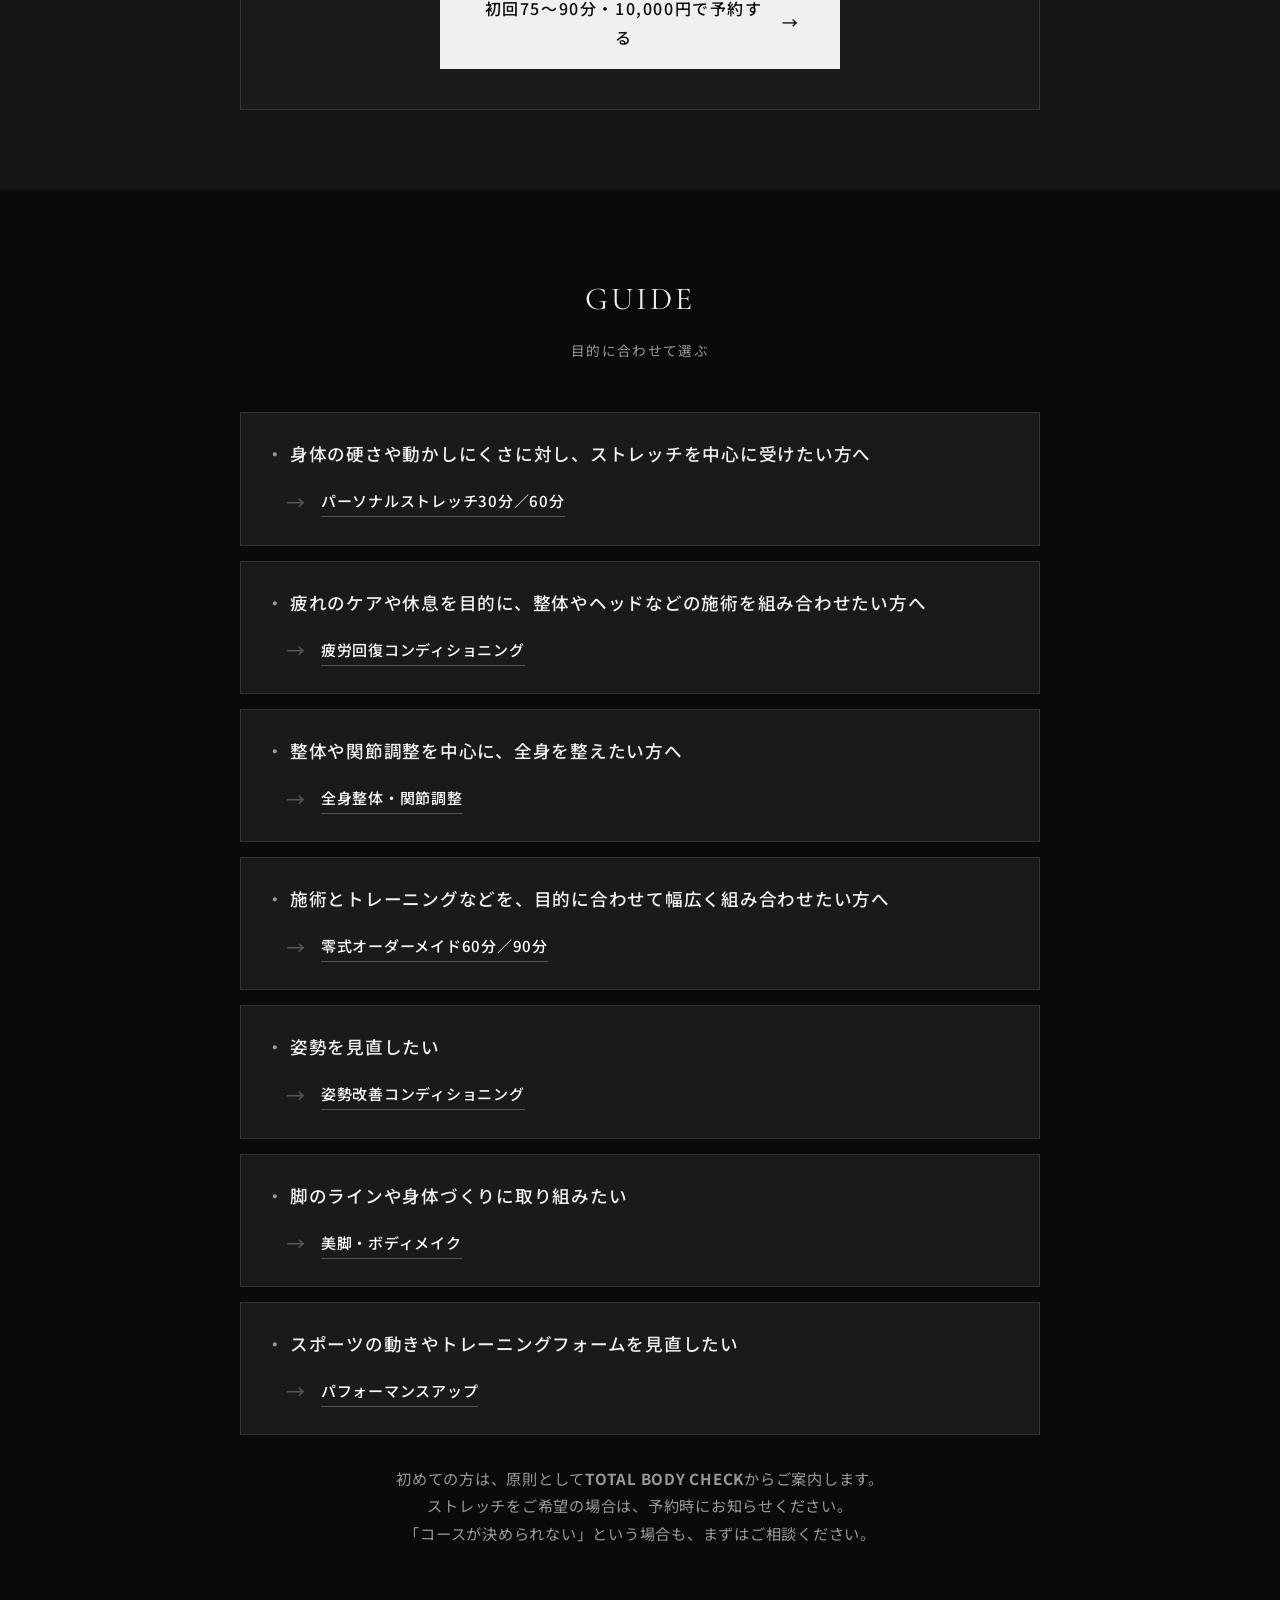
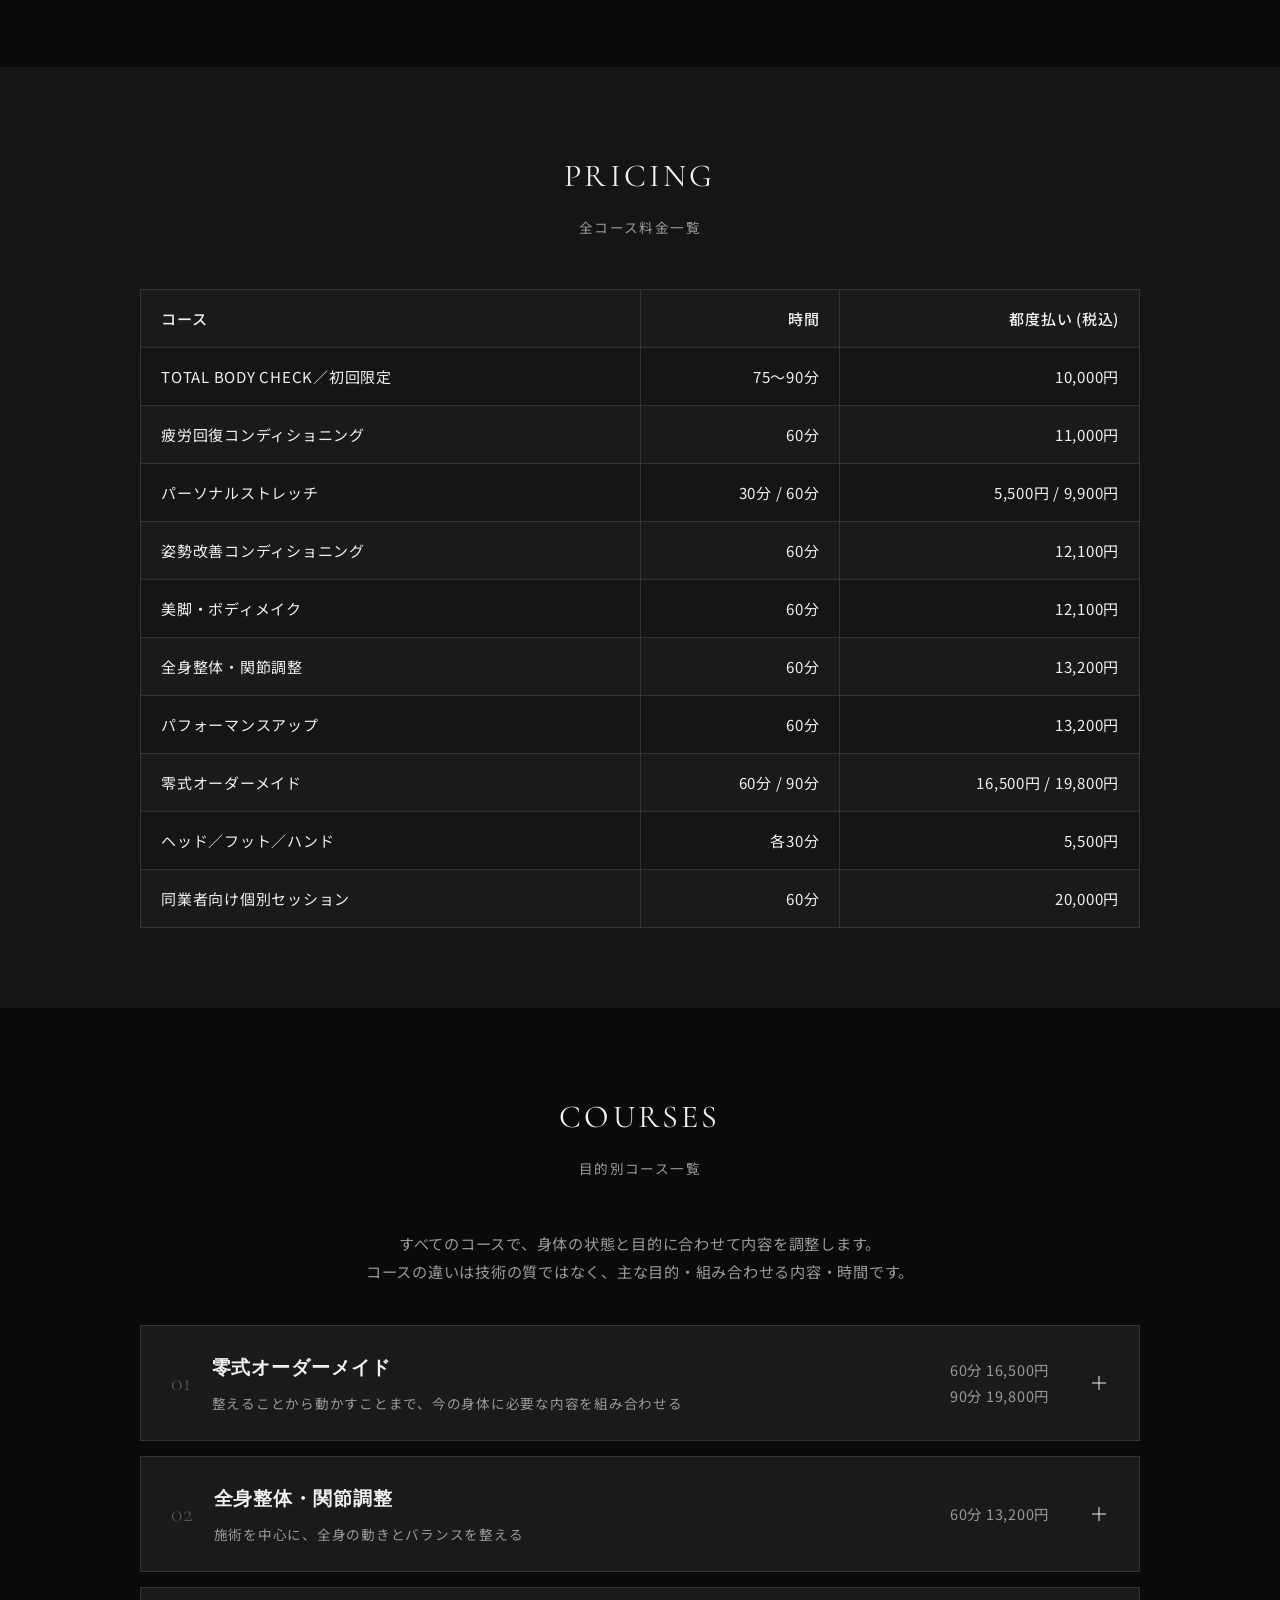
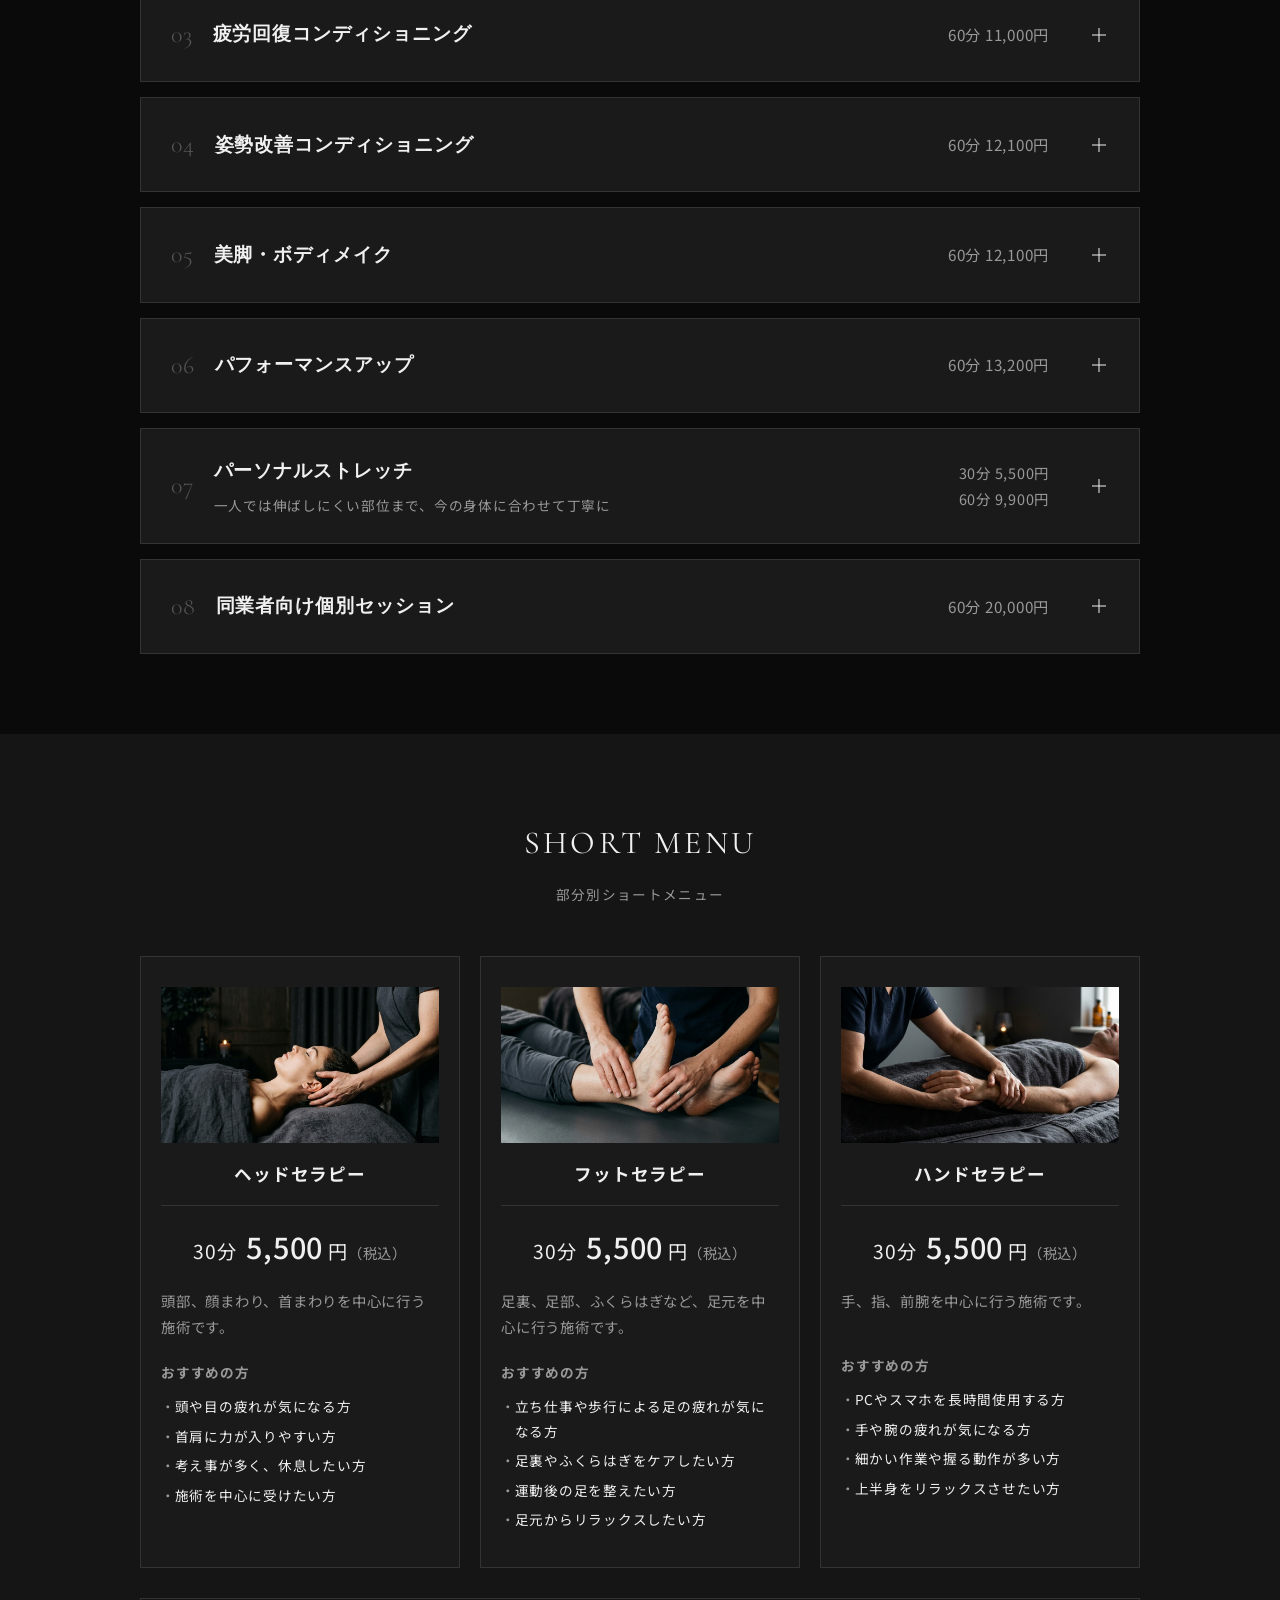
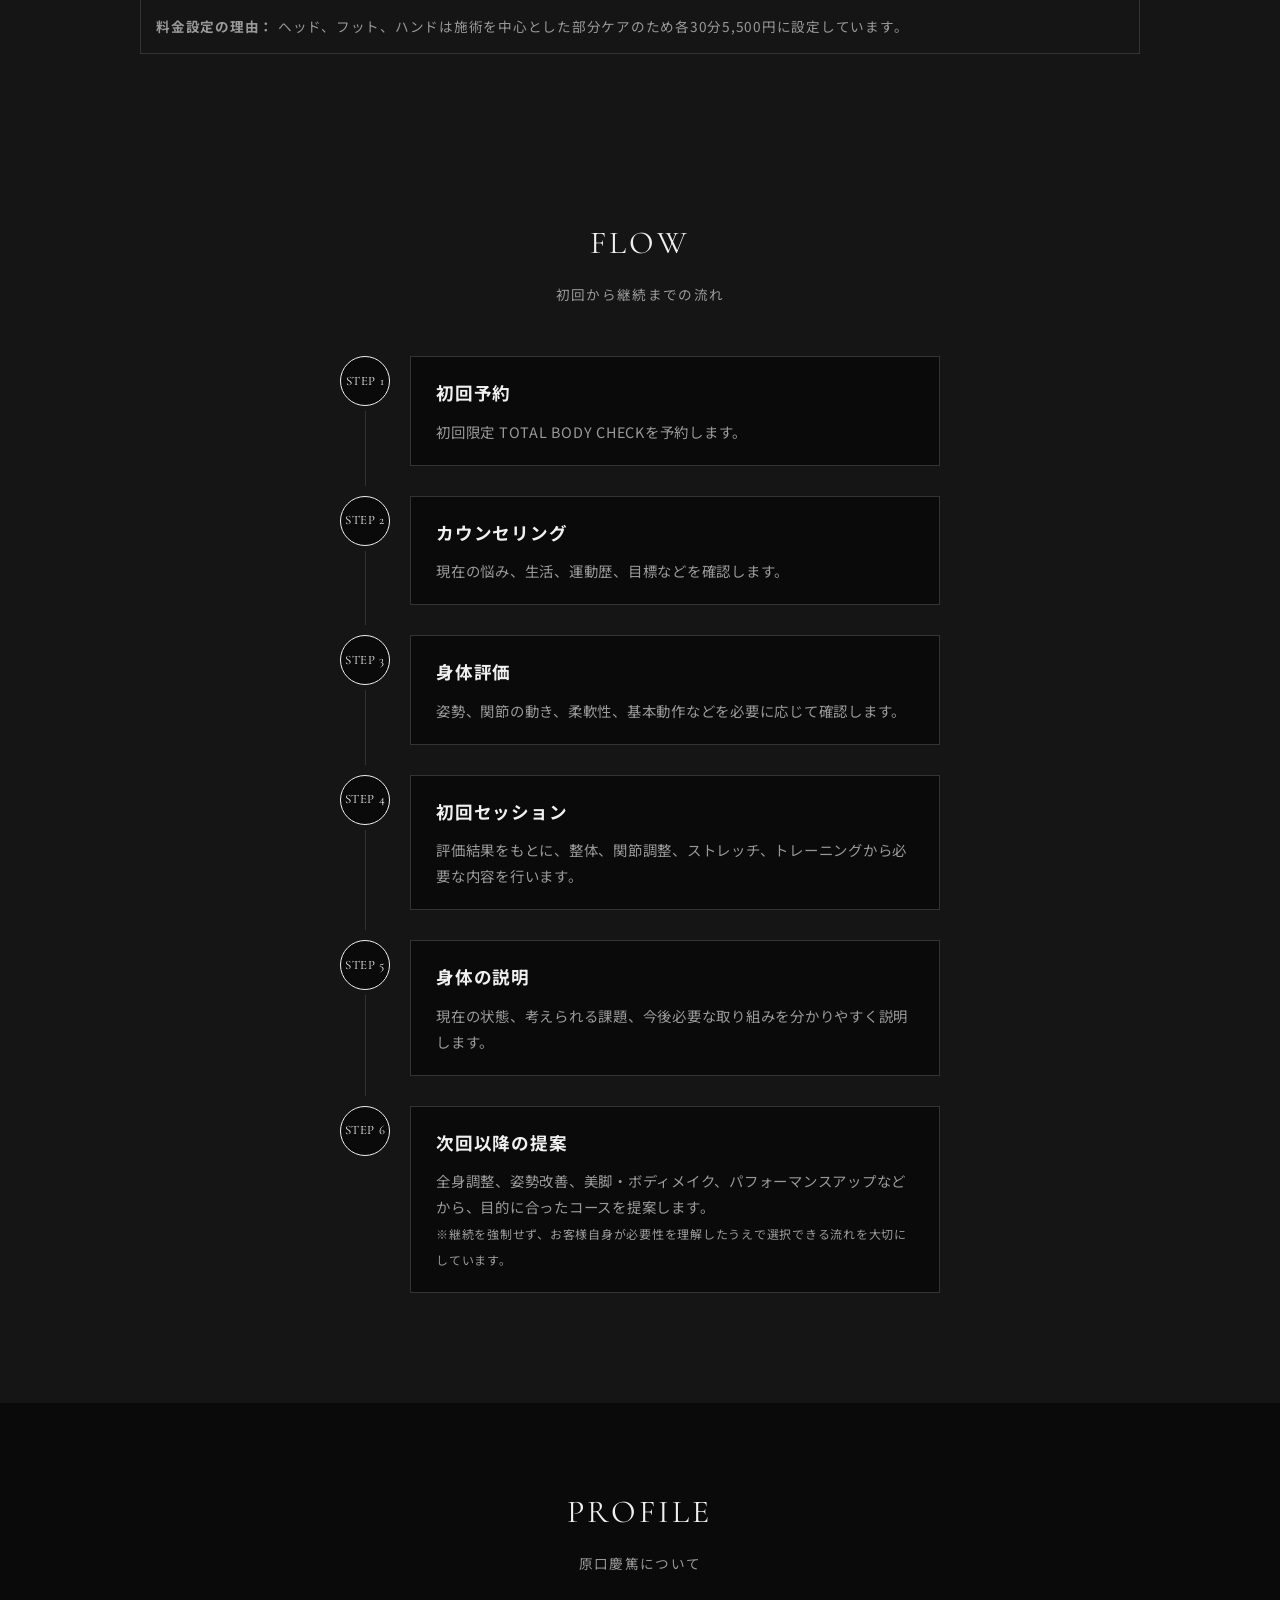
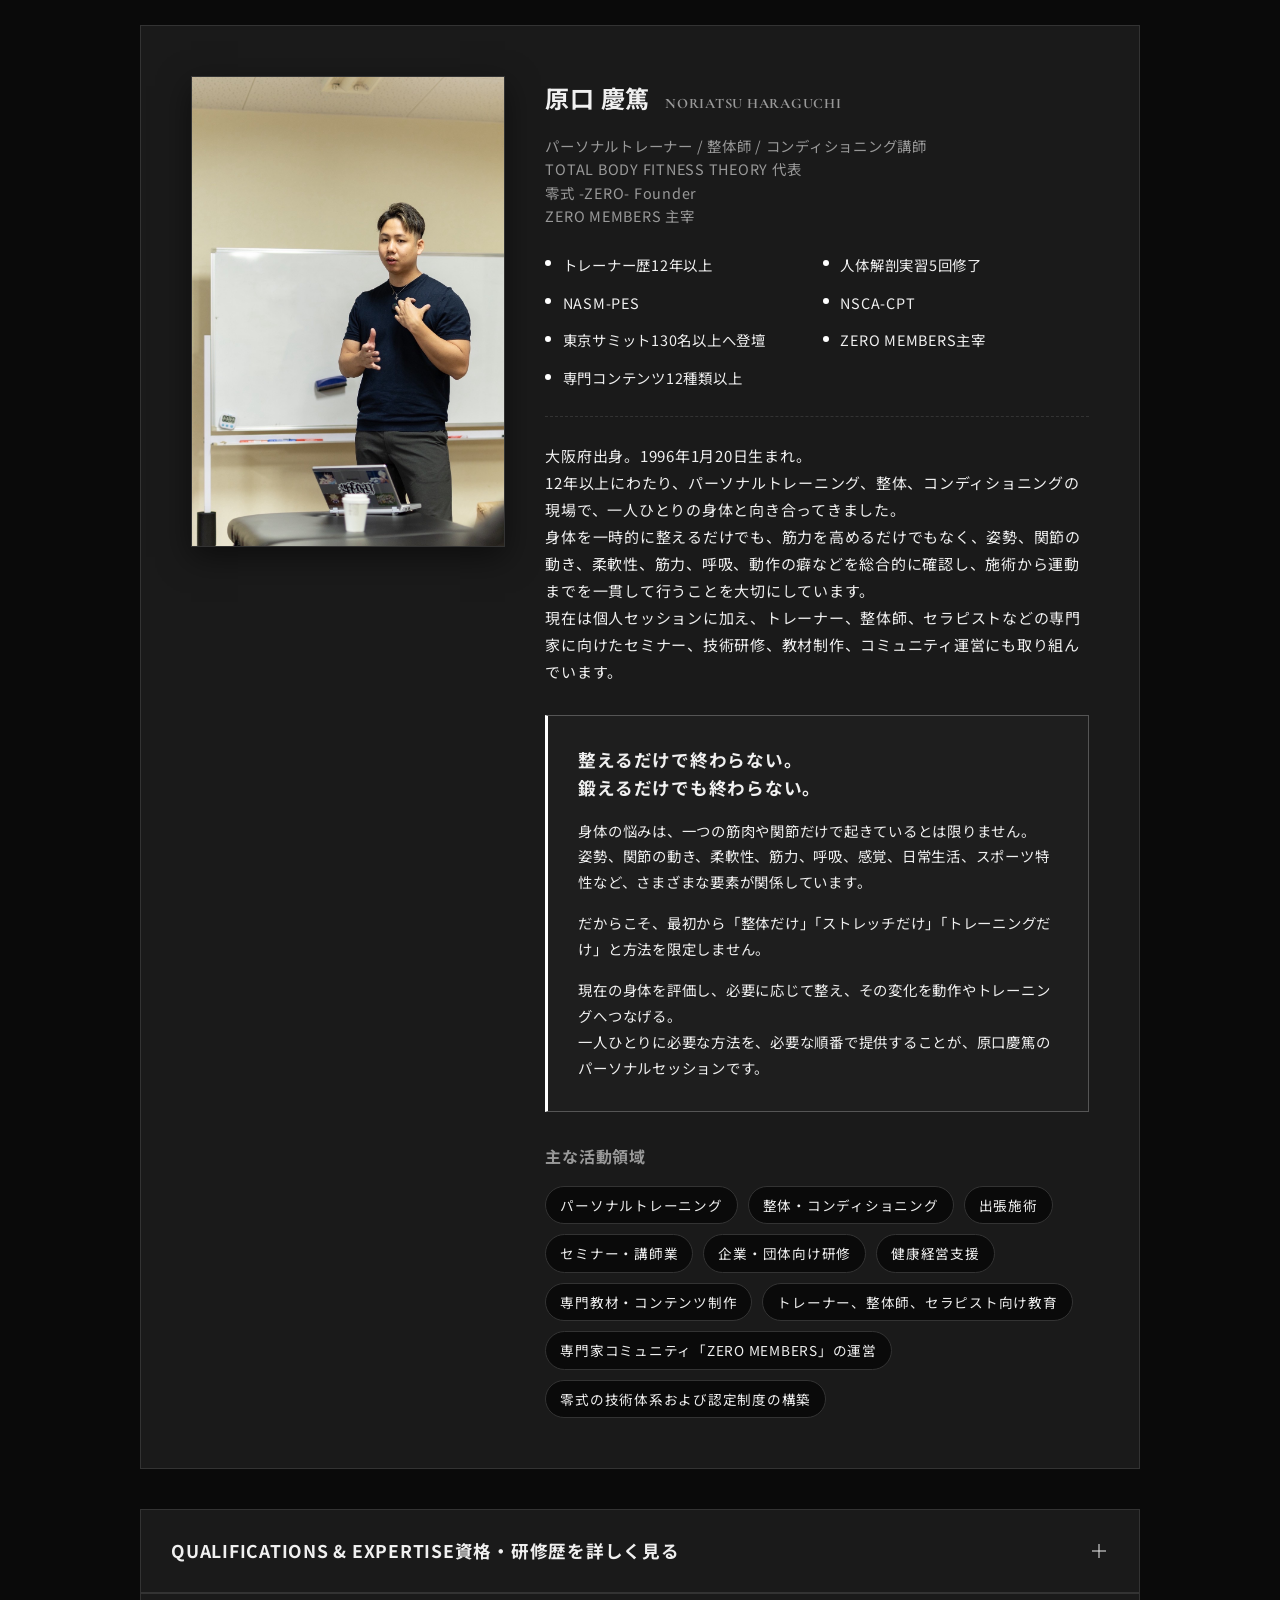
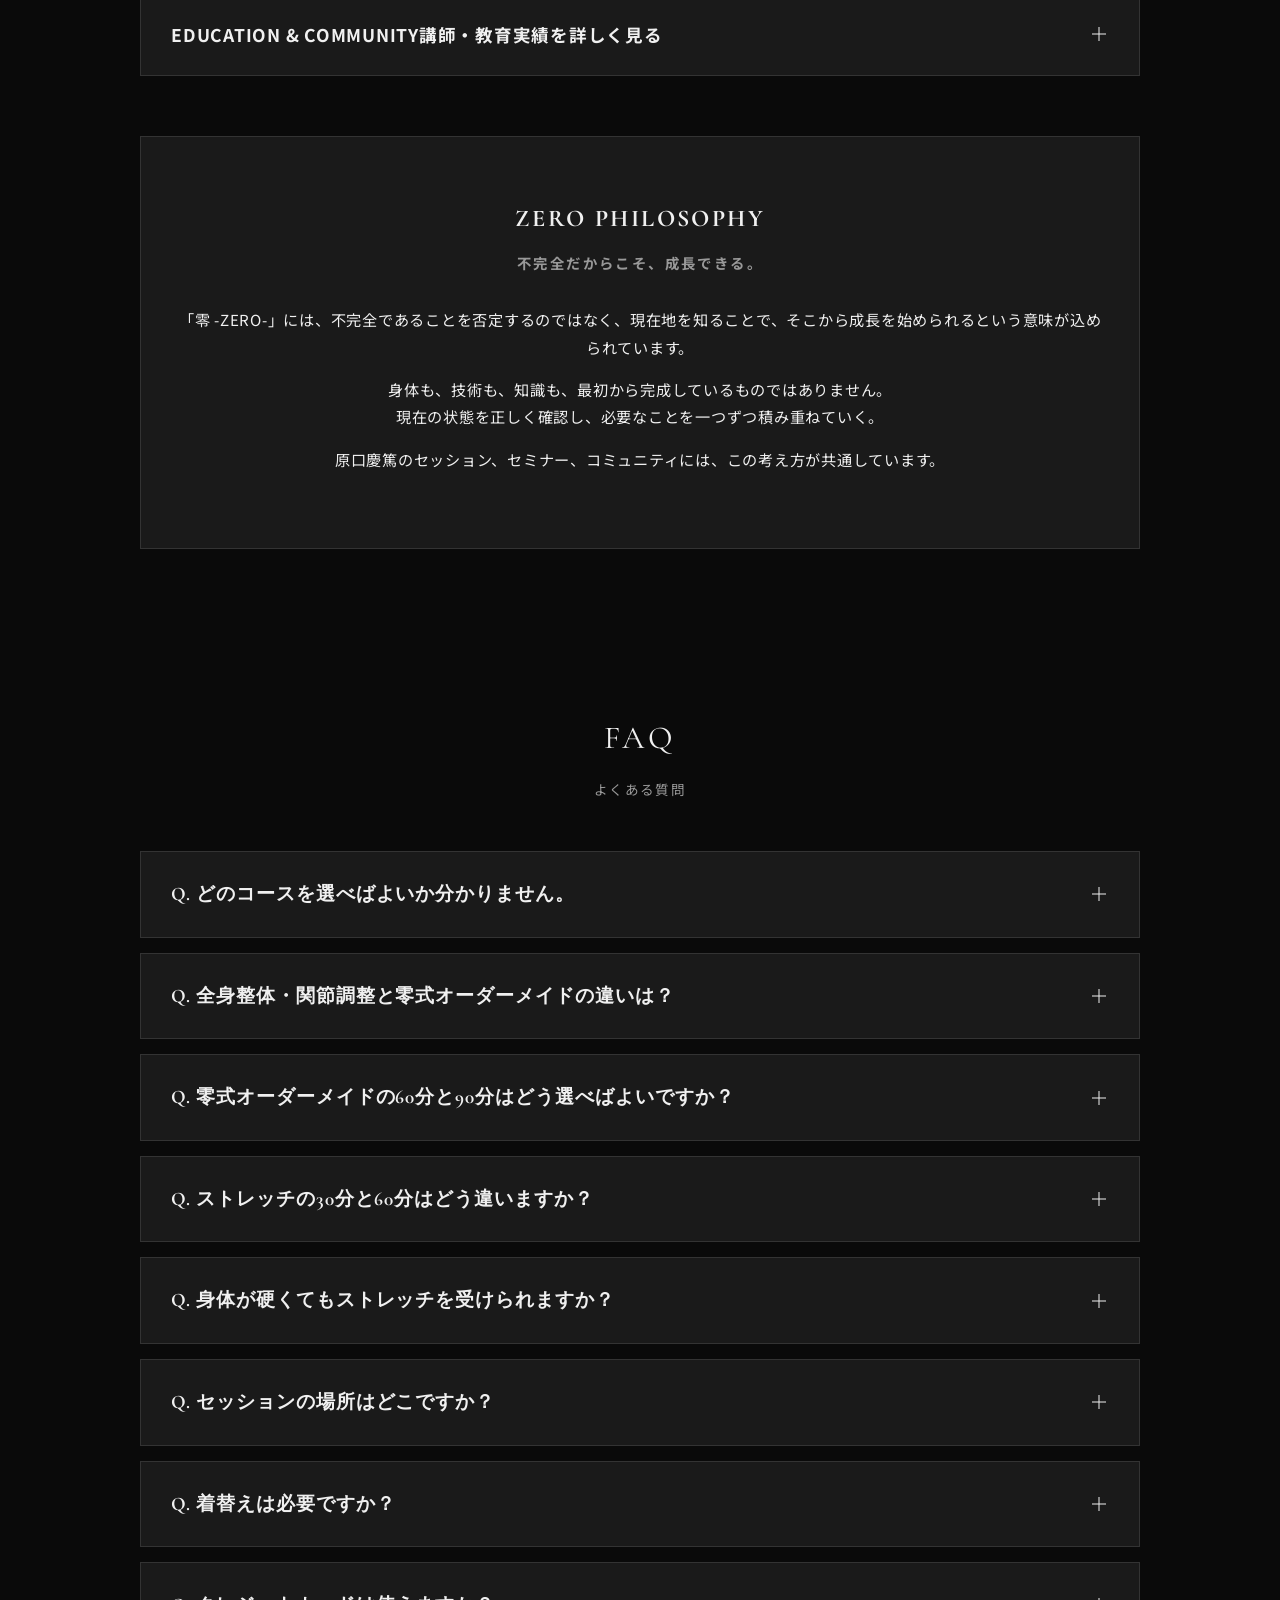
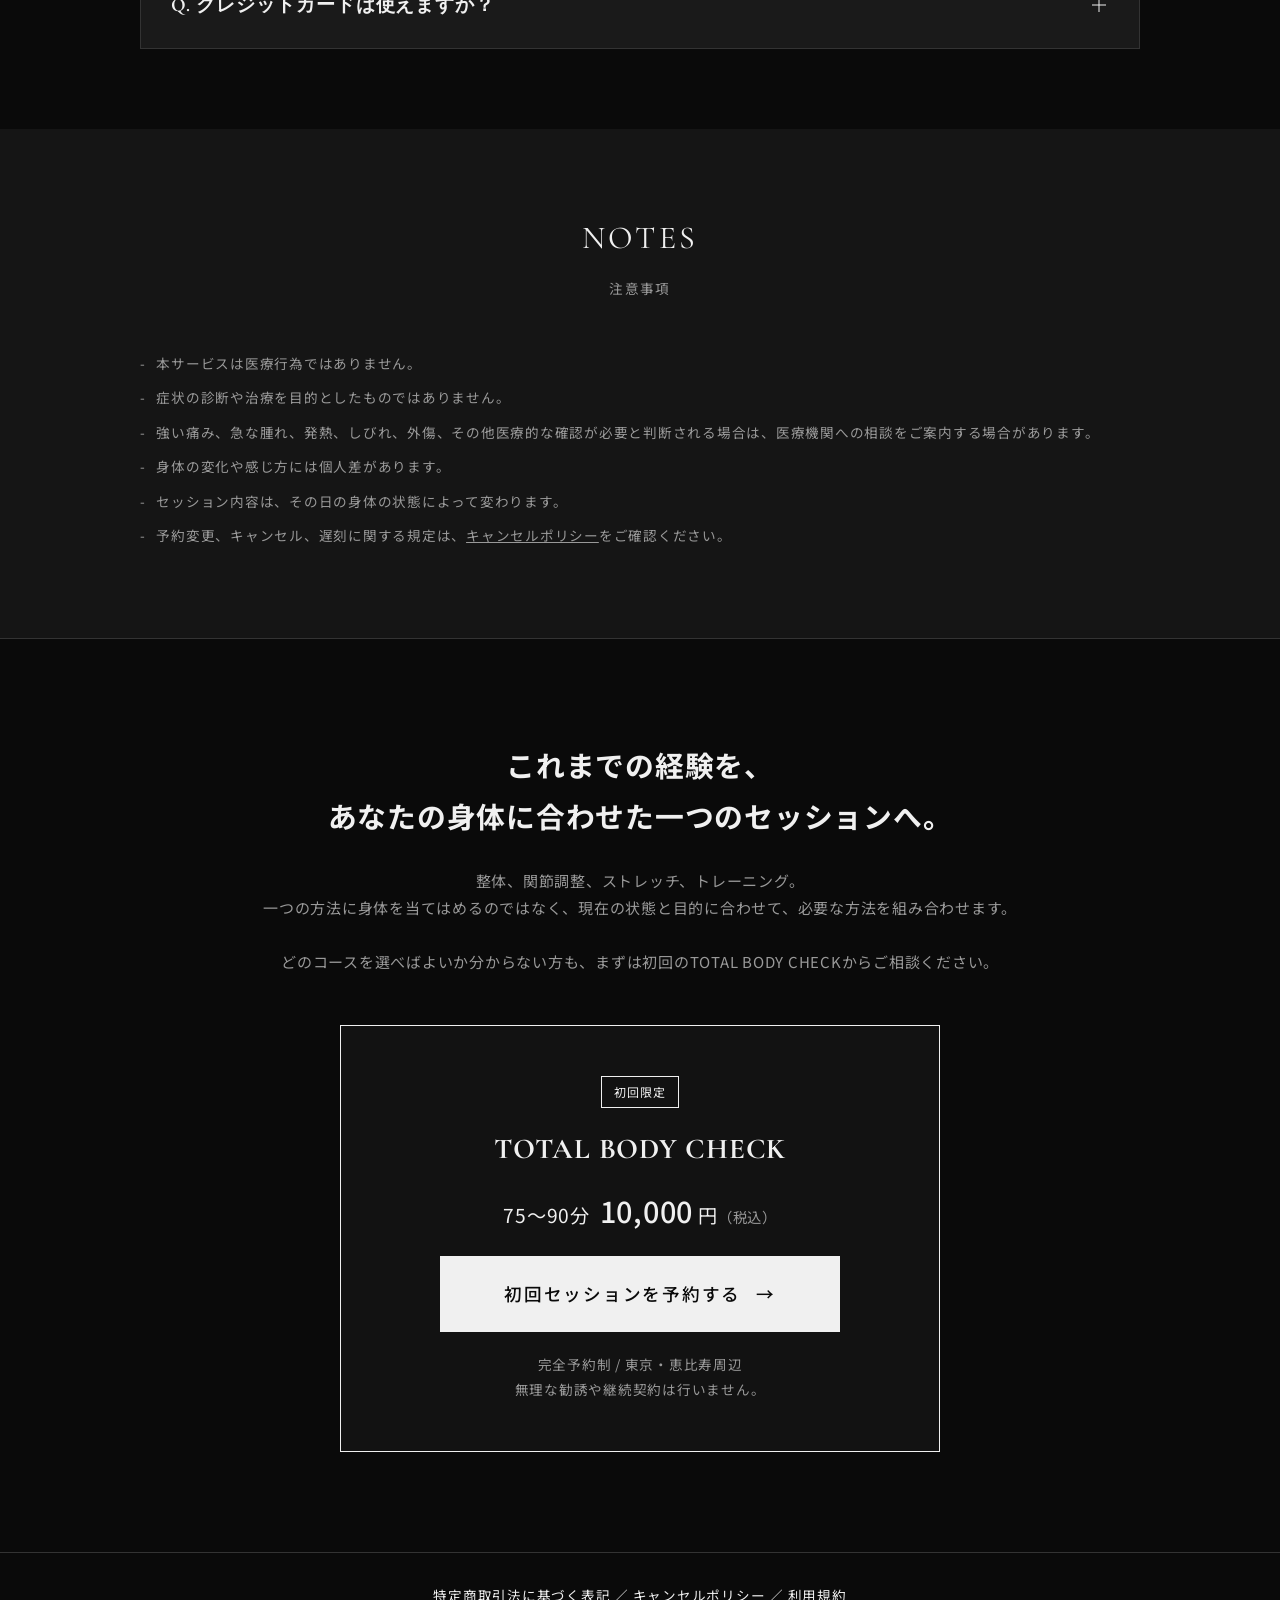
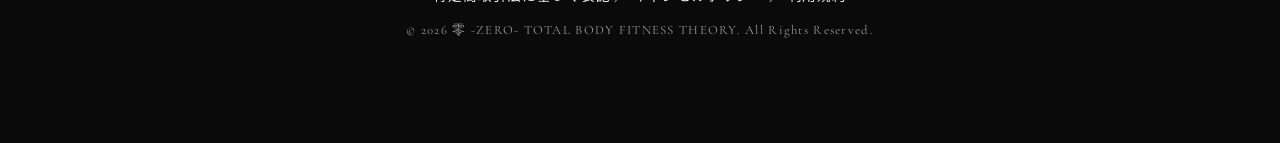
==== commit 6e77d26d: "add: 特定商取引法に基づく表記・キャンセルポリシー・利用規約ページ Co-Authored-By: Claude Opus 5.5 <noreply@anthropic.com>" ====
--- a/index.html
+++ b/index.html
@@ -186,7 +186,7 @@
     </section>
 
     <!-- 【新規】料金一覧表 -->
-    <section class="pricing-overview section bg-gray">
+    <section id="pricing" class="pricing-overview section bg-gray">
         <div class="container">
             <h2 class="section-title">PRICING<span>全コース料金一覧</span></h2>
             <div class="pricing-table-wrap">
@@ -1101,7 +1101,7 @@
                 <li>強い痛み、急な腫れ、発熱、しびれ、外傷、その他医療的な確認が必要と判断される場合は、医療機関への相談をご案内する場合があります。</li>
                 <li>身体の変化や感じ方には個人差があります。</li>
                 <li>セッション内容は、その日の身体の状態によって変わります。</li>
-                <li>予約変更、キャンセル、遅刻に関する規定は、別途キャンセルポリシーをご確認ください。</li>
+                <li>予約変更、キャンセル、遅刻に関する規定は、<a href="legal.html#cancel" style="text-decoration:underline;">キャンセルポリシー</a>をご確認ください。</li>
             </ul>
         </div>
     </section>
@@ -1133,6 +1133,7 @@
 
     <footer class="footer">
         <div class="container">
+            <p class="footer-links" style="margin-bottom:12px;font-size:0.85rem;"><a href="legal.html#tokushoho">特定商取引法に基づく表記</a> ／ <a href="legal.html#cancel">キャンセルポリシー</a> ／ <a href="legal.html#terms">利用規約</a></p>
             <p class="copyright">&copy; 2026 零 -ZERO- TOTAL BODY FITNESS THEORY. All Rights Reserved.</p>
         </div>
     </footer>
